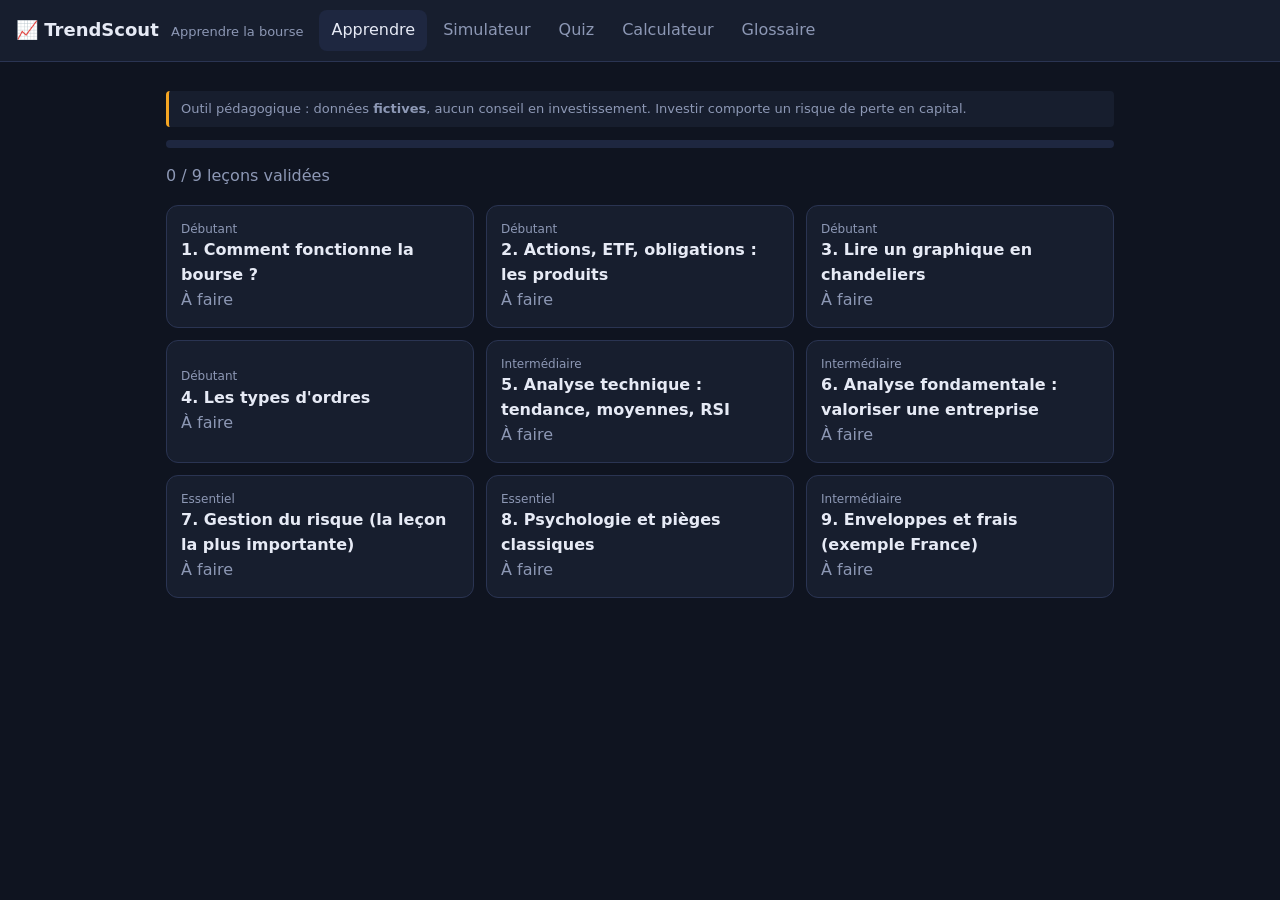
==== index.html @ 34c8756b "Ajoute TrendScout, outil d'apprentissage de la bourse Leçons avec quiz, simulateur de trading sur do" ====
<!doctype html>
<html lang="fr">
<head>
  <meta charset="utf-8">
  <meta name="viewport" content="width=device-width, initial-scale=1">
  <title>TrendScout – Apprendre la bourse</title>
  <link rel="stylesheet" href="style.css">
</head>
<body>
  <header class="top">
    <div class="brand">📈 TrendScout <span>Apprendre la bourse</span></div>
    <nav id="tabs" role="tablist">
      <button role="tab" data-tab="learn" class="active">Apprendre</button>
      <button role="tab" data-tab="sim">Simulateur</button>
      <button role="tab" data-tab="quiz">Quiz</button>
      <button role="tab" data-tab="risk">Calculateur</button>
      <button role="tab" data-tab="gloss">Glossaire</button>
    </nav>
  </header>

  <main>
    <p class="disclaimer">Outil pédagogique : données <strong>fictives</strong>, aucun conseil en investissement. Investir comporte un risque de perte en capital.</p>

    <!-- APPRENDRE -->
    <section id="tab-learn" class="tab active">
      <div class="progress-line"><div id="learn-bar"></div></div>
      <p id="learn-progress" class="muted"></p>
      <div id="lesson-list" class="grid"></div>
      <article id="lesson-view" class="card hidden"></article>
    </section>

    <!-- SIMULATEUR -->
    <section id="tab-sim" class="tab">
      <div id="sim-setup" class="card">
        <h2>Simulateur de trading</h2>
        <p>Tu as <strong>10 000 €</strong> virtuels. Le marché est généré aléatoirement : tu ne sais pas s'il est haussier, baissier ou latéral. Avance jour après jour, analyse le graphique, achète et vends. Frais : 0,1 % par ordre.</p>
        <label>Scénario
          <select id="sim-scenario">
            <option value="mystery">Mystère (recommandé)</option>
            <option value="bull">Tendance haussière</option>
            <option value="bear">Tendance baissière</option>
            <option value="range">Marché latéral</option>
            <option value="volatile">Marché volatil</option>
          </select>
        </label>
        <button id="sim-start" class="primary">Démarrer une partie</button>
      </div>

      <div id="sim-game" class="hidden">
        <div class="stats">
          <div><span>Jour</span><strong id="st-day">–</strong></div>
          <div><span>Prix</span><strong id="st-price">–</strong></div>
          <div><span>Liquidités</span><strong id="st-cash">–</strong></div>
          <div><span>Position</span><strong id="st-pos">–</strong></div>
          <div><span>Valeur totale</span><strong id="st-equity">–</strong></div>
          <div><span>Perf.</span><strong id="st-perf">–</strong></div>
        </div>

        <div class="card chart-card">
          <div class="chart-bar">
            <label><input type="checkbox" id="ind-sma20" checked> SMA 20</label>
            <label><input type="checkbox" id="ind-sma50" checked> SMA 50</label>
            <label><input type="checkbox" id="ind-rsi" checked> RSI 14</label>
            <span id="ohlc" class="muted"></span>
          </div>
          <canvas id="chart"></canvas>
        </div>

        <div class="card order">
          <div class="row">
            <label>Quantité <input type="number" id="qty" min="1" step="1" value="10"></label>
            <button id="btn-max" class="ghost">Max</button>
            <button id="btn-buy" class="buy">Acheter</button>
            <button id="btn-sell" class="sell">Vendre</button>
            <button id="btn-sell-all" class="ghost">Tout vendre</button>
          </div>
          <div class="row">
            <label>Stop-loss (prix) <input type="number" id="stop" step="0.01" placeholder="optionnel"></label>
            <label>Objectif (prix) <input type="number" id="target" step="0.01" placeholder="optionnel"></label>
            <button id="btn-levels" class="ghost">Appliquer</button>
          </div>
          <div class="row">
            <button id="btn-next" class="primary">Jour suivant ▶</button>
            <button id="btn-week" class="ghost">+5 jours ⏩</button>
            <button id="btn-auto" class="ghost">Auto ▶▶</button>
            <button id="btn-end" class="ghost">Terminer la partie</button>
          </div>
          <p id="sim-msg" class="msg"></p>
        </div>

        <div class="card">
          <h3>Journal des opérations</h3>
          <div id="journal" class="journal"></div>
        </div>
      </div>

      <div id="sim-result" class="card hidden"></div>
    </section>

    <!-- QUIZ -->
    <section id="tab-quiz" class="tab">
      <div class="card" id="quiz-box"></div>
    </section>

    <!-- CALCULATEUR -->
    <section id="tab-risk" class="tab">
      <div class="card">
        <h2>Calculateur de taille de position</h2>
        <p class="muted">Détermine combien de titres acheter pour ne risquer qu'un pourcentage fixe de ton capital.</p>
        <div class="form-grid">
          <label>Capital (€) <input type="number" id="r-cap" value="10000" step="100"></label>
          <label>Risque par trade (%) <input type="number" id="r-risk" value="1" step="0.1"></label>
          <label>Prix d'entrée <input type="number" id="r-entry" value="50" step="0.01"></label>
          <label>Stop-loss <input type="number" id="r-stop" value="48" step="0.01"></label>
          <label>Objectif (optionnel) <input type="number" id="r-target" value="56" step="0.01"></label>
        </div>
        <div id="r-out" class="result-grid"></div>
        <p id="r-warn" class="msg"></p>
      </div>
    </section>

    <!-- GLOSSAIRE -->
    <section id="tab-gloss" class="tab">
      <div class="card">
        <input type="search" id="gloss-q" placeholder="Rechercher un terme…">
        <dl id="gloss-list"></dl>
      </div>
    </section>
  </main>

  <script src="data.js"></script>
  <script src="app.js"></script>
</body>
</html>
---- style.css ----
:root {
  --bg: #0f1420;
  --panel: #171e2e;
  --panel2: #1e2740;
  --text: #e6eaf5;
  --muted: #8d98b5;
  --accent: #5b8cff;
  --up: #26a69a;
  --down: #ef5350;
  --warn: #f5a623;
  --border: #2a3452;
}
* { box-sizing: border-box; }
body { margin: 0; background: var(--bg); color: var(--text); font: 16px/1.55 system-ui, -apple-system, "Segoe UI", sans-serif; }
.top { position: sticky; top: 0; z-index: 5; background: var(--panel); border-bottom: 1px solid var(--border); padding: 10px 16px; display: flex; gap: 16px; align-items: center; flex-wrap: wrap; }
.brand { font-weight: 700; font-size: 18px; }
.brand span { color: var(--muted); font-weight: 400; font-size: 13px; margin-left: 6px; }
nav { display: flex; gap: 4px; flex-wrap: wrap; }
nav button { background: none; border: 0; color: var(--muted); padding: 8px 12px; border-radius: 8px; cursor: pointer; font: inherit; }
nav button:hover { color: var(--text); }
nav button.active { background: var(--panel2); color: var(--text); }
main { max-width: 980px; margin: 0 auto; padding: 16px; }
.disclaimer { font-size: 13px; color: var(--muted); background: var(--panel); border-left: 3px solid var(--warn); padding: 8px 12px; border-radius: 4px; }
.tab { display: none; }
.tab.active { display: block; }
.hidden { display: none !important; }
.card { background: var(--panel); border: 1px solid var(--border); border-radius: 12px; padding: 18px; margin: 14px 0; }
.card h2, .card h3 { margin-top: 0; }
.muted { color: var(--muted); }
.grid { display: grid; grid-template-columns: repeat(auto-fill, minmax(260px, 1fr)); gap: 12px; }
.lesson-card { background: var(--panel); border: 1px solid var(--border); border-radius: 12px; padding: 14px; cursor: pointer; text-align: left; color: inherit; font: inherit; }
.lesson-card:hover { border-color: var(--accent); }
.lesson-card .lvl { font-size: 12px; color: var(--muted); }
.lesson-card .done { color: var(--up); font-size: 13px; }
.progress-line { height: 8px; background: var(--panel2); border-radius: 4px; overflow: hidden; }
#learn-bar { height: 100%; width: 0; background: var(--accent); transition: width .3s; }
.note { background: var(--panel2); border-left: 3px solid var(--accent); padding: 10px 14px; border-radius: 4px; margin: 14px 0; }
code { background: var(--panel2); padding: 2px 6px; border-radius: 4px; }
h4 { margin-bottom: 4px; color: var(--accent); }
button { font: inherit; }
button.primary, button.buy, button.sell, button.ghost { border: 0; border-radius: 8px; padding: 9px 16px; cursor: pointer; color: #fff; }
button.primary { background: var(--accent); }
button.buy { background: var(--up); }
button.sell { background: var(--down); }
button.ghost { background: var(--panel2); border: 1px solid var(--border); color: var(--text); }
button:disabled { opacity: .45; cursor: not-allowed; }
input, select { background: var(--bg); border: 1px solid var(--border); color: var(--text); border-radius: 8px; padding: 8px 10px; font: inherit; }
input[type=number] { width: 120px; }
input[type=search] { width: 100%; margin-bottom: 10px; }
label { display: inline-flex; flex-direction: column; gap: 4px; font-size: 14px; color: var(--muted); }
label input[type=checkbox] { width: auto; margin-right: 4px; }
.chart-bar label { flex-direction: row; align-items: center; color: var(--text); }
.row { display: flex; gap: 10px; align-items: flex-end; flex-wrap: wrap; margin: 8px 0; }
.form-grid { display: grid; grid-template-columns: repeat(auto-fit, minmax(170px, 1fr)); gap: 12px; margin: 12px 0; }
.form-grid input { width: 100%; }
.stats { display: grid; grid-template-columns: repeat(auto-fit, minmax(130px, 1fr)); gap: 8px; margin-top: 14px; }
.stats div { background: var(--panel); border: 1px solid var(--border); border-radius: 10px; padding: 8px 12px; }
.stats span { display: block; font-size: 12px; color: var(--muted); }
.stats strong { font-size: 17px; }
.chart-card { padding: 10px; }
.chart-bar { display: flex; gap: 14px; align-items: center; flex-wrap: wrap; font-size: 14px; margin-bottom: 6px; }
#ohlc { margin-left: auto; font-variant-numeric: tabular-nums; font-size: 13px; }
canvas { width: 100%; height: 420px; display: block; }
.msg { min-height: 1.4em; margin: 6px 0 0; font-size: 14px; }
.msg.err { color: var(--down); }
.msg.ok { color: var(--up); }
.msg.warn { color: var(--warn); }
.journal { max-height: 240px; overflow: auto; font-size: 14px; }
.journal div { padding: 5px 0; border-bottom: 1px solid var(--border); }
.pos { color: var(--up); } .neg { color: var(--down); }
.result-grid { display: grid; grid-template-columns: repeat(auto-fit, minmax(170px, 1fr)); gap: 10px; }
.result-grid div { background: var(--panel2); padding: 10px 14px; border-radius: 10px; }
.result-grid span { display: block; font-size: 12px; color: var(--muted); }
.result-grid strong { font-size: 18px; }
.q { margin: 16px 0; }
.q .opts { display: grid; gap: 6px; margin-top: 8px; }
.opt { display: flex; gap: 8px; align-items: center; background: var(--panel2); border: 1px solid var(--border); border-radius: 8px; padding: 8px 12px; cursor: pointer; color: var(--text); font-size: 15px; }
.opt input { width: auto; }
.opt.good { border-color: var(--up); background: rgba(38,166,154,.15); }
.opt.bad { border-color: var(--down); background: rgba(239,83,80,.15); }
.expl { font-size: 14px; color: var(--muted); margin-top: 6px; }
dt { font-weight: 600; margin-top: 12px; color: var(--accent); }
dd { margin: 2px 0 0; }
.tips li { margin: 6px 0; }
@media (max-width: 600px) { canvas { height: 340px; } .brand span { display: none; } }
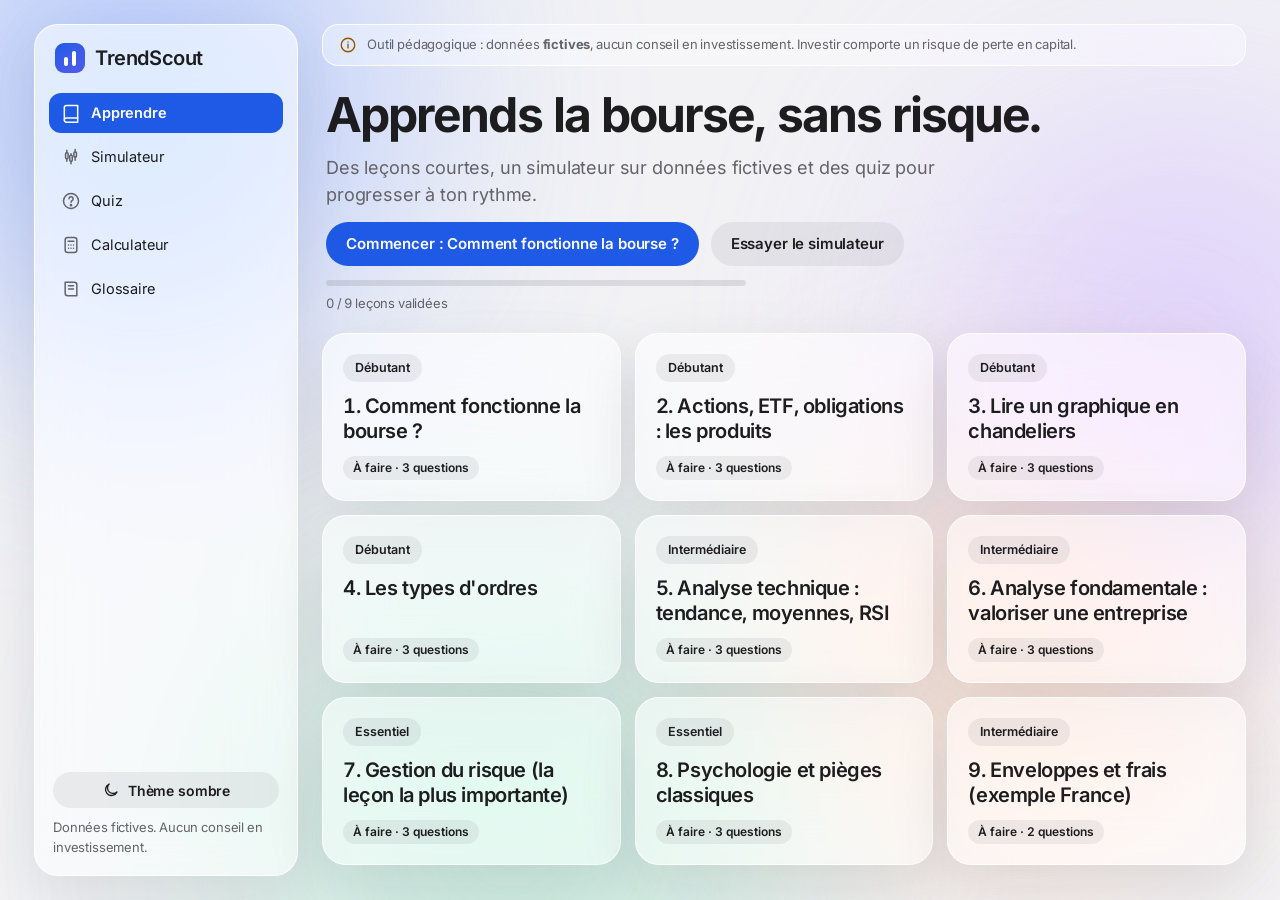
==== commit 473bdf25: "Intègre le design Verre, responsive mobile et ordinateur, PWA installable - tokens.css fourni (direc" ====
--- a/index.html
+++ b/index.html
@@ -1,132 +1,233 @@
 <!doctype html>
-<html lang="fr">
+<html lang="fr" data-theme="light">
 <head>
   <meta charset="utf-8">
-  <meta name="viewport" content="width=device-width, initial-scale=1">
+  <meta name="viewport" content="width=device-width, initial-scale=1, viewport-fit=cover">
   <title>TrendScout – Apprendre la bourse</title>
-  <link rel="stylesheet" href="style.css">
+  <meta name="description" content="Leçons, simulateur de trading sur données fictives, quiz et calculateur de risque pour apprendre la bourse sans risque.">
+  <meta name="theme-color" content="#F2F2F5" id="meta-theme">
+  <link rel="manifest" href="manifest.webmanifest">
+  <link rel="icon" href="icons/icon.svg" type="image/svg+xml">
+  <link rel="apple-touch-icon" href="icons/apple-touch-icon.png">
+  <script>
+    // Applique le thème avant l'affichage pour éviter un flash.
+    (function () {
+      var t = null;
+      try { t = JSON.parse(localStorage.getItem("ts_theme")); } catch (e) {}
+      if (t !== "light" && t !== "dark") t = matchMedia("(prefers-color-scheme: dark)").matches ? "dark" : "light";
+      document.documentElement.setAttribute("data-theme", t);
+    })();
+  </script>
+  <link rel="stylesheet" href="tokens.css">
+  <link rel="stylesheet" href="app.css">
 </head>
 <body>
-  <header class="top">
-    <div class="brand">📈 TrendScout <span>Apprendre la bourse</span></div>
-    <nav id="tabs" role="tablist">
-      <button role="tab" data-tab="learn" class="active">Apprendre</button>
-      <button role="tab" data-tab="sim">Simulateur</button>
-      <button role="tab" data-tab="quiz">Quiz</button>
-      <button role="tab" data-tab="risk">Calculateur</button>
-      <button role="tab" data-tab="gloss">Glossaire</button>
+  <!-- Icônes -->
+  <svg width="0" height="0" style="position:absolute" aria-hidden="true" focusable="false">
+    <defs>
+      <symbol id="i-book" viewBox="0 0 24 24"><path d="M4 5.5A2.5 2.5 0 0 1 6.5 3H20v15H6.5A2.5 2.5 0 0 0 4 20.5z"/><path d="M4 20.5A2.5 2.5 0 0 0 6.5 23H20v-5"/></symbol>
+      <symbol id="i-chart" viewBox="0 0 24 24"><path d="M7 4v3M7 14v3M12 8v2M12 17v3M17 3v3M17 12v4"/><rect x="5.5" y="7" width="3" height="7" rx="1"/><rect x="10.5" y="10" width="3" height="7" rx="1"/><rect x="15.5" y="6" width="3" height="6" rx="1"/></symbol>
+      <symbol id="i-quiz" viewBox="0 0 24 24"><circle cx="12" cy="12" r="9"/><path d="M9.6 9.4a2.5 2.5 0 1 1 3.5 2.3c-.7.4-1.1.9-1.1 1.7"/><circle cx="12" cy="17" r=".7" fill="currentColor"/></symbol>
+      <symbol id="i-calc" viewBox="0 0 24 24"><rect x="5" y="3" width="14" height="18" rx="3"/><path d="M8.5 7.5h7M9 12h.01M12 12h.01M15 12h.01M9 16h.01M12 16h.01M15 16h.01"/></symbol>
+      <symbol id="i-gloss" viewBox="0 0 24 24"><path d="M5 4h11a3 3 0 0 1 3 3v13H8a3 3 0 0 1-3-3z"/><path d="M9 8h6M9 12h6"/></symbol>
+      <symbol id="i-sun" viewBox="0 0 24 24"><circle cx="12" cy="12" r="4"/><path d="M12 2v2M12 20v2M4.9 4.9l1.4 1.4M17.7 17.7l1.4 1.4M2 12h2M20 12h2M4.9 19.1l1.4-1.4M17.7 6.3l1.4-1.4"/></symbol>
+      <symbol id="i-moon" viewBox="0 0 24 24"><path d="M20 14.5A8 8 0 1 1 9.5 4 6.5 6.5 0 0 0 20 14.5z"/></symbol>
+      <symbol id="i-up" viewBox="0 0 24 24"><path d="M12 19V5M6 11l6-6 6 6"/></symbol>
+      <symbol id="i-down" viewBox="0 0 24 24"><path d="M12 5v14M6 13l6 6 6-6"/></symbol>
+      <symbol id="i-stop" viewBox="0 0 24 24"><circle cx="12" cy="12" r="9"/><path d="M8 12h8"/></symbol>
+      <symbol id="i-flag" viewBox="0 0 24 24"><path d="M6 21V4M6 5h11l-2 4 2 4H6"/></symbol>
+      <symbol id="i-info" viewBox="0 0 24 24"><circle cx="12" cy="12" r="9"/><path d="M12 11v5M12 8h.01"/></symbol>
+      <symbol id="i-check" viewBox="0 0 24 24"><path d="M5 12.5l4.5 4.5L19 7.5"/></symbol>
+      <symbol id="i-x" viewBox="0 0 24 24"><path d="M6 6l12 12M18 6L6 18"/></symbol>
+      <symbol id="i-play" viewBox="0 0 24 24"><path d="M8 5l11 7-11 7z"/></symbol>
+      <symbol id="i-warn" viewBox="0 0 24 24"><path d="M12 4l9 16H3z"/><path d="M12 10v4M12 17h.01"/></symbol>
+      <symbol id="i-install" viewBox="0 0 24 24"><path d="M12 4v11M7 11l5 5 5-5M5 20h14"/></symbol>
+    </defs>
+  </svg>
+
+  <div class="v" id="app">
+    <div class="orbs" aria-hidden="true"><i class="orb o1"></i><i class="orb o2"></i><i class="orb o3"></i><i class="orb o4"></i></div>
+
+    <div class="layout">
+      <!-- Barre latérale (ordinateur) -->
+      <aside class="side glass shadow">
+        <div class="brand"><span class="logo" aria-hidden="true"></span><span class="title-m">TrendScout</span></div>
+        <nav class="side-nav" aria-label="Navigation principale">
+          <a class="nav-link is-active" data-tab="learn" href="#learn"><svg class="ic" width="20" height="20" aria-hidden="true"><use href="#i-book"/></svg>Apprendre</a>
+          <a class="nav-link" data-tab="sim" href="#sim"><svg class="ic" width="20" height="20" aria-hidden="true"><use href="#i-chart"/></svg>Simulateur</a>
+          <a class="nav-link" data-tab="quiz" href="#quiz"><svg class="ic" width="20" height="20" aria-hidden="true"><use href="#i-quiz"/></svg>Quiz</a>
+          <a class="nav-link" data-tab="risk" href="#risk"><svg class="ic" width="20" height="20" aria-hidden="true"><use href="#i-calc"/></svg>Calculateur</a>
+          <a class="nav-link" data-tab="gloss" href="#gloss"><svg class="ic" width="20" height="20" aria-hidden="true"><use href="#i-gloss"/></svg>Glossaire</a>
+        </nav>
+        <div class="side-foot">
+          <button class="btn btn-plain btn-sm hidden" id="install-btn" type="button"><svg class="ic" width="18" height="18" aria-hidden="true"><use href="#i-install"/></svg>Installer l'app</button>
+          <button class="btn btn-plain btn-sm theme-btn" type="button"></button>
+          <p class="caption">Données fictives. Aucun conseil en investissement.</p>
+        </div>
+      </aside>
+
+      <!-- Barre du haut (mobile) -->
+      <header class="mtop">
+        <div class="brand"><span class="logo" aria-hidden="true"></span><span class="title-m">TrendScout</span></div>
+        <button class="btn btn-plain btn-sm theme-btn" type="button"></button>
+      </header>
+
+      <main id="main">
+        <p class="disclaimer glass-thin"><svg class="ic" width="18" height="18" aria-hidden="true"><use href="#i-info"/></svg><span>Outil pédagogique : données <strong>fictives</strong>, aucun conseil en investissement. Investir comporte un risque de perte en capital.</span></p>
+
+        <!-- APPRENDRE -->
+        <section id="tab-learn" class="tab active" data-title="Apprendre">
+          <div class="hero">
+            <h1 class="title-xl">Apprends la bourse, sans risque.</h1>
+            <p class="lead muted">Des leçons courtes, un simulateur sur données fictives et des quiz pour progresser à ton rythme.</p>
+            <div class="hero-cta">
+              <button class="btn btn-primary" id="learn-next" type="button"></button>
+              <a class="btn btn-plain" href="#sim">Essayer le simulateur</a>
+            </div>
+            <div class="progress">
+              <div class="bar" role="progressbar" aria-label="Progression des leçons" aria-valuemin="0" aria-valuemax="100" id="learn-barwrap"><span id="learn-bar"></span></div>
+              <p class="caption" id="learn-progress"></p>
+            </div>
+          </div>
+          <div id="lesson-list" class="lessons"></div>
+          <article id="lesson-view" class="glass-thick lesson hidden"></article>
+        </section>
+
+        <!-- SIMULATEUR -->
+        <section id="tab-sim" class="tab" data-title="Simulateur">
+          <div id="sim-setup" class="glass-thick panel">
+            <h2 class="title-l">Simulateur de trading</h2>
+            <p class="muted">Tu as <strong>10 000 €</strong> virtuels. Le marché est généré au hasard : tu ne sais pas s'il est haussier, baissier ou latéral. Avance jour après jour, analyse le graphique, achète et vends. Frais : 0,1 % par ordre.</p>
+            <div class="field narrow">
+              <label for="sim-scenario">Scénario</label>
+              <select id="sim-scenario" class="input">
+                <option value="mystery">Mystère (recommandé)</option>
+                <option value="bull">Tendance haussière</option>
+                <option value="bear">Tendance baissière</option>
+                <option value="range">Marché latéral</option>
+                <option value="volatile">Marché volatil</option>
+              </select>
+              <span class="help">En mode mystère, le scénario est révélé à la fin de la partie.</span>
+            </div>
+            <div><button id="sim-start" class="btn btn-primary" type="button">Démarrer une partie</button></div>
+          </div>
+
+          <div id="sim-game" class="hidden">
+            <div class="stats glass">
+              <div class="stat"><span class="k">Jour</span><span class="v" id="st-day">–</span></div>
+              <div class="stat"><span class="k">Prix</span><span class="v" id="st-price">–</span></div>
+              <div class="stat"><span class="k">Liquidités</span><span class="v" id="st-cash">–</span></div>
+              <div class="stat"><span class="k">Position</span><span class="v" id="st-pos">–</span></div>
+              <div class="stat"><span class="k">Valeur totale</span><span class="v" id="st-equity">–</span></div>
+              <div class="stat" id="stat-perf"><span class="k">Performance</span><span class="v" id="st-perf">–</span></div>
+            </div>
+
+            <div class="glass chart-card">
+              <div class="chart-bar">
+                <div class="seg" role="group" aria-label="Indicateurs du graphique">
+                  <button type="button" class="on" data-ind="sma20" aria-pressed="true"><i class="sw" style="background:var(--c-sma20)"></i>SMA 20</button>
+                  <button type="button" class="on" data-ind="sma50" aria-pressed="true"><i class="sw" style="background:var(--c-sma50)"></i>SMA 50</button>
+                  <button type="button" class="on" data-ind="rsi" aria-pressed="true"><i class="sw" style="background:var(--c-rsi)"></i>RSI 14</button>
+                </div>
+                <span id="ohlc" class="caption"></span>
+              </div>
+              <canvas id="chart" role="img" aria-label="Graphique en chandeliers du marché simulé"></canvas>
+              <p class="caption legend"><span><i class="cd up"></i>Hausse (creux)</span><span><i class="cd down"></i>Baisse (plein)</span><span>▲ achat · ▼ vente</span></p>
+            </div>
+
+            <div class="timebar glass shadow" role="group" aria-label="Avancer dans le temps">
+              <button id="btn-next" class="btn btn-primary" type="button"><svg class="ic" width="18" height="18" aria-hidden="true"><use href="#i-play"/></svg>Jour suivant</button>
+              <button id="btn-week" class="btn btn-plain" type="button">+5 jours</button>
+              <button id="btn-auto" class="btn btn-plain" type="button">Auto</button>
+            </div>
+
+            <div class="glass order">
+              <div class="row">
+                <div class="field qty">
+                  <label for="qty">Quantité</label>
+                  <input id="qty" class="input" type="number" inputmode="numeric" min="1" step="1" value="10">
+                </div>
+                <button id="btn-max" class="btn btn-plain" type="button">Max</button>
+                <button id="btn-buy" class="btn btn-buy" type="button"><svg class="ic" width="18" height="18" aria-hidden="true"><use href="#i-up"/></svg>Acheter</button>
+                <button id="btn-sell" class="btn btn-sell" type="button"><svg class="ic" width="18" height="18" aria-hidden="true"><use href="#i-down"/></svg>Vendre</button>
+                <button id="btn-sell-all" class="btn btn-plain" type="button">Tout vendre</button>
+              </div>
+              <div class="row">
+                <div class="field qty">
+                  <label for="stop">Stop-loss (prix)</label>
+                  <input id="stop" class="input" type="number" inputmode="decimal" step="0.01" placeholder="optionnel">
+                </div>
+                <div class="field qty">
+                  <label for="target">Objectif (prix)</label>
+                  <input id="target" class="input" type="number" inputmode="decimal" step="0.01" placeholder="optionnel">
+                </div>
+                <button id="btn-levels" class="btn btn-plain" type="button">Appliquer</button>
+                <button id="btn-end" class="btn btn-plain end" type="button">Terminer la partie</button>
+              </div>
+            </div>
+
+
+            <div class="glass-thick panel">
+              <h3 class="title-m">Journal des opérations</h3>
+              <div id="journal" class="logs"></div>
+            </div>
+          </div>
+
+          <div id="sim-result" class="glass-thick panel hidden"></div>
+        </section>
+
+        <!-- QUIZ -->
+        <section id="tab-quiz" class="tab" data-title="Quiz">
+          <div class="glass-thick panel" id="quiz-box"></div>
+        </section>
+
+        <!-- CALCULATEUR -->
+        <section id="tab-risk" class="tab" data-title="Calculateur">
+          <div class="glass-thick panel">
+            <h2 class="title-l">Calculateur de taille de position</h2>
+            <p class="muted">Détermine combien de titres acheter pour ne risquer qu'un pourcentage fixe de ton capital.</p>
+            <div class="calc">
+              <div class="form-grid">
+                <div class="field"><label for="r-cap">Capital (€)</label><input class="input" id="r-cap" type="number" inputmode="decimal" value="10000" step="100"></div>
+                <div class="field"><label for="r-risk">Risque par trade (%)</label><input class="input" id="r-risk" type="number" inputmode="decimal" value="1" step="0.1"><span class="help">1 à 2 % est une règle courante.</span></div>
+                <div class="field"><label for="r-entry">Prix d'entrée</label><input class="input" id="r-entry" type="number" inputmode="decimal" value="50" step="0.01"></div>
+                <div class="field"><label for="r-stop">Stop-loss</label><input class="input" id="r-stop" type="number" inputmode="decimal" value="48" step="0.01"></div>
+                <div class="field"><label for="r-target">Objectif (optionnel)</label><input class="input" id="r-target" type="number" inputmode="decimal" value="56" step="0.01"></div>
+              </div>
+              <div class="calc-out">
+                <div id="r-schema" class="schema"></div>
+                <div id="r-out" class="result-grid glass"></div>
+                <div id="r-warn" class="keep warn hidden" role="status"><span class="k">Attention</span><p></p></div>
+              </div>
+            </div>
+          </div>
+        </section>
+
+        <!-- GLOSSAIRE -->
+        <section id="tab-gloss" class="tab" data-title="Glossaire">
+          <div class="glass-thick panel">
+            <h2 class="title-l">Glossaire</h2>
+            <div class="field">
+              <label for="gloss-q">Rechercher un terme</label>
+              <input type="search" id="gloss-q" class="input" placeholder="Ex. : stop-loss, PER, ETF…" autocomplete="off">
+            </div>
+            <div id="gloss-list"></div>
+          </div>
+        </section>
+      </main>
+    </div>
+
+    <!-- Barre d'onglets (mobile) -->
+    <nav class="tabbar glass shadow" aria-label="Navigation principale">
+      <a data-tab="learn" class="is-active" href="#learn"><svg class="ic" width="22" height="22" aria-hidden="true"><use href="#i-book"/></svg>Apprendre</a>
+      <a data-tab="sim" href="#sim"><svg class="ic" width="22" height="22" aria-hidden="true"><use href="#i-chart"/></svg>Simulateur</a>
+      <a data-tab="quiz" href="#quiz"><svg class="ic" width="22" height="22" aria-hidden="true"><use href="#i-quiz"/></svg>Quiz</a>
+      <a data-tab="risk" href="#risk"><svg class="ic" width="22" height="22" aria-hidden="true"><use href="#i-calc"/></svg>Calcul</a>
+      <a data-tab="gloss" href="#gloss"><svg class="ic" width="22" height="22" aria-hidden="true"><use href="#i-gloss"/></svg>Glossaire</a>
     </nav>
-  </header>
-
-  <main>
-    <p class="disclaimer">Outil pédagogique : données <strong>fictives</strong>, aucun conseil en investissement. Investir comporte un risque de perte en capital.</p>
-
-    <!-- APPRENDRE -->
-    <section id="tab-learn" class="tab active">
-      <div class="progress-line"><div id="learn-bar"></div></div>
-      <p id="learn-progress" class="muted"></p>
-      <div id="lesson-list" class="grid"></div>
-      <article id="lesson-view" class="card hidden"></article>
-    </section>
-
-    <!-- SIMULATEUR -->
-    <section id="tab-sim" class="tab">
-      <div id="sim-setup" class="card">
-        <h2>Simulateur de trading</h2>
-        <p>Tu as <strong>10 000 €</strong> virtuels. Le marché est généré aléatoirement : tu ne sais pas s'il est haussier, baissier ou latéral. Avance jour après jour, analyse le graphique, achète et vends. Frais : 0,1 % par ordre.</p>
-        <label>Scénario
-          <select id="sim-scenario">
-            <option value="mystery">Mystère (recommandé)</option>
-            <option value="bull">Tendance haussière</option>
-            <option value="bear">Tendance baissière</option>
-            <option value="range">Marché latéral</option>
-            <option value="volatile">Marché volatil</option>
-          </select>
-        </label>
-        <button id="sim-start" class="primary">Démarrer une partie</button>
-      </div>
-
-      <div id="sim-game" class="hidden">
-        <div class="stats">
-          <div><span>Jour</span><strong id="st-day">–</strong></div>
-          <div><span>Prix</span><strong id="st-price">–</strong></div>
-          <div><span>Liquidités</span><strong id="st-cash">–</strong></div>
-          <div><span>Position</span><strong id="st-pos">–</strong></div>
-          <div><span>Valeur totale</span><strong id="st-equity">–</strong></div>
-          <div><span>Perf.</span><strong id="st-perf">–</strong></div>
-        </div>
-
-        <div class="card chart-card">
-          <div class="chart-bar">
-            <label><input type="checkbox" id="ind-sma20" checked> SMA 20</label>
-            <label><input type="checkbox" id="ind-sma50" checked> SMA 50</label>
-            <label><input type="checkbox" id="ind-rsi" checked> RSI 14</label>
-            <span id="ohlc" class="muted"></span>
-          </div>
-          <canvas id="chart"></canvas>
-        </div>
-
-        <div class="card order">
-          <div class="row">
-            <label>Quantité <input type="number" id="qty" min="1" step="1" value="10"></label>
-            <button id="btn-max" class="ghost">Max</button>
-            <button id="btn-buy" class="buy">Acheter</button>
-            <button id="btn-sell" class="sell">Vendre</button>
-            <button id="btn-sell-all" class="ghost">Tout vendre</button>
-          </div>
-          <div class="row">
-            <label>Stop-loss (prix) <input type="number" id="stop" step="0.01" placeholder="optionnel"></label>
-            <label>Objectif (prix) <input type="number" id="target" step="0.01" placeholder="optionnel"></label>
-            <button id="btn-levels" class="ghost">Appliquer</button>
-          </div>
-          <div class="row">
-            <button id="btn-next" class="primary">Jour suivant ▶</button>
-            <button id="btn-week" class="ghost">+5 jours ⏩</button>
-            <button id="btn-auto" class="ghost">Auto ▶▶</button>
-            <button id="btn-end" class="ghost">Terminer la partie</button>
-          </div>
-          <p id="sim-msg" class="msg"></p>
-        </div>
-
-        <div class="card">
-          <h3>Journal des opérations</h3>
-          <div id="journal" class="journal"></div>
-        </div>
-      </div>
-
-      <div id="sim-result" class="card hidden"></div>
-    </section>
-
-    <!-- QUIZ -->
-    <section id="tab-quiz" class="tab">
-      <div class="card" id="quiz-box"></div>
-    </section>
-
-    <!-- CALCULATEUR -->
-    <section id="tab-risk" class="tab">
-      <div class="card">
-        <h2>Calculateur de taille de position</h2>
-        <p class="muted">Détermine combien de titres acheter pour ne risquer qu'un pourcentage fixe de ton capital.</p>
-        <div class="form-grid">
-          <label>Capital (€) <input type="number" id="r-cap" value="10000" step="100"></label>
-          <label>Risque par trade (%) <input type="number" id="r-risk" value="1" step="0.1"></label>
-          <label>Prix d'entrée <input type="number" id="r-entry" value="50" step="0.01"></label>
-          <label>Stop-loss <input type="number" id="r-stop" value="48" step="0.01"></label>
-          <label>Objectif (optionnel) <input type="number" id="r-target" value="56" step="0.01"></label>
-        </div>
-        <div id="r-out" class="result-grid"></div>
-        <p id="r-warn" class="msg"></p>
-      </div>
-    </section>
-
-    <!-- GLOSSAIRE -->
-    <section id="tab-gloss" class="tab">
-      <div class="card">
-        <input type="search" id="gloss-q" placeholder="Rechercher un terme…">
-        <dl id="gloss-list"></dl>
-      </div>
-    </section>
-  </main>
+
+    <div id="toast-zone" aria-live="polite" aria-atomic="true"></div>
+  </div>
 
   <script src="data.js"></script>
   <script src="app.js"></script>
--- a/tokens.css
+++ b/tokens.css
@@ -0,0 +1,131 @@
+/* TrendScout — Direction « Verre » (v2.2). Police unique : Inter. */
+:root, [data-theme="light"] {
+  --bg: #F2F2F5;
+  --text: #1D1D1F;
+  --muted: #636369;
+  --hairline: rgba(60,60,67,.14);
+  --glass-thick: rgba(255,255,255,.80);
+  --glass: rgba(255,255,255,.58);
+  --glass-thin: rgba(255,255,255,.34);
+  --glass-edge: rgba(255,255,255,.85);
+  --fill: rgba(120,120,128,.12);
+  --fill-strong: rgba(120,120,128,.2);
+  --accent: #1F5AE6;
+  --accent-ink: #FFFFFF;
+  --up: #157A43;
+  --down: #C4303A;
+  --warn: #945600;
+  --orb-1: #9DB8FF; --orb-2: #D6C2FF; --orb-3: #B8E8D4; --orb-4: #FFD9C2;
+  --orb-opacity: .65;
+  --shadow: 0 20px 60px rgba(20,20,40,.10);
+  --c-grid: #E6E6EB; --c-sma20: #E08A00; --c-sma50: #1F5AE6; --c-rsi: #8E5CF7;
+}
+[data-theme="dark"] {
+  --bg: #0E0E12;
+  --text: #F5F5F7;
+  --muted: #A1A1A6;
+  --hairline: rgba(255,255,255,.12);
+  --glass-thick: rgba(44,44,50,.82);
+  --glass: rgba(44,44,50,.58);
+  --glass-thin: rgba(44,44,50,.34);
+  --glass-edge: rgba(255,255,255,.12);
+  --fill: rgba(255,255,255,.08);
+  --fill-strong: rgba(255,255,255,.14);
+  --accent: #6E9BFF;
+  --accent-ink: #0B0B0F;
+  --up: #32D074;
+  --down: #FF6961;
+  --warn: #FFB340;
+  --orb-1: #2F4BFF; --orb-2: #7A3CFF; --orb-3: #0E8F6A; --orb-4: #B4561F;
+  --orb-opacity: .35;
+  --shadow: 0 20px 60px rgba(0,0,0,.4);
+  --c-grid: #2C2C31; --c-sma20: #FFB340; --c-sma50: #6E9BFF; --c-rsi: #B392FF;
+}
+.v { position: relative; overflow: hidden; background: var(--bg); color: var(--text); font-family: "Inter", -apple-system, "Segoe UI", Roboto, sans-serif; font-size: 16px; line-height: 1.5; letter-spacing: -0.01em; font-variant-numeric: tabular-nums; -webkit-font-smoothing: antialiased; }
+.v *, .v *::before, .v *::after { box-sizing: border-box; }
+.v :focus-visible { outline: 3px solid var(--accent); outline-offset: 2px; }
+.v .orb { position: absolute; border-radius: 50%; filter: blur(120px); opacity: var(--orb-opacity); pointer-events: none; }
+.v .glass { background: var(--glass); backdrop-filter: blur(30px) saturate(180%); -webkit-backdrop-filter: blur(30px) saturate(180%); border: 1px solid var(--glass-edge); border-radius: 24px; }
+.v .glass-thick { background: var(--glass-thick); backdrop-filter: blur(30px) saturate(180%); -webkit-backdrop-filter: blur(30px) saturate(180%); border: 1px solid var(--glass-edge); border-radius: 24px; }
+.v .glass-thin { background: var(--glass-thin); backdrop-filter: blur(30px) saturate(180%); -webkit-backdrop-filter: blur(30px) saturate(180%); border: 1px solid var(--glass-edge); }
+.v .shadow { box-shadow: var(--shadow); }
+.v .muted { color: var(--muted); }
+.v .title-xl { font-size: 48px; font-weight: 700; letter-spacing: -0.04em; line-height: 1.05; margin: 0; }
+.v .title-l { font-size: 28px; font-weight: 700; letter-spacing: -0.03em; line-height: 1.15; margin: 0; }
+.v .title-m { font-size: 20px; font-weight: 600; letter-spacing: -0.02em; line-height: 1.25; margin: 0; }
+.v .caption { font-size: 13px; color: var(--muted); }
+.v .btn { display: inline-flex; align-items: center; justify-content: center; gap: 8px; min-height: 44px; padding: 0 20px; border-radius: 999px; border: 0; font: 600 15px "Inter", sans-serif; letter-spacing: -0.01em; text-decoration: none; cursor: pointer; transition: transform 160ms ease, background 160ms ease; white-space: nowrap; }
+.v .btn:active { transform: scale(.97); }
+.v .btn-primary { background: var(--accent); color: var(--accent-ink); }
+.v .btn-plain { background: var(--fill); color: var(--text); }
+.v .btn-buy { background: var(--up); color: var(--accent-ink); }
+.v .btn-sell { background: var(--down); color: var(--accent-ink); }
+.v .link { color: var(--accent); font-weight: 600; text-decoration: none; }
+.v .bar { height: 6px; border-radius: 999px; background: var(--fill-strong); overflow: hidden; }
+.v .bar > span { display: block; height: 100%; border-radius: inherit; background: var(--accent); transition: width 600ms ease; }
+.v .pill { display: inline-flex; align-items: center; gap: 6px; height: 28px; padding: 0 12px; border-radius: 999px; background: var(--fill); font-size: 12.5px; font-weight: 600; white-space: nowrap; }
+.v .nav-link { display: flex; align-items: center; gap: 10px; min-height: 40px; padding: 0 12px; border-radius: 12px; color: var(--text); text-decoration: none; font-size: 14.5px; }
+.v .nav-link:hover { background: var(--fill); }
+.v .nav-link.is-active { background: var(--accent); color: var(--accent-ink); font-weight: 600; }
+.v .nav-link .ic { color: var(--muted); }
+.v .nav-link.is-active .ic { color: var(--accent-ink); }
+@media (prefers-reduced-transparency: reduce) {
+  .v .glass, .v .glass-thin { background: var(--glass-thick); }
+}
+@media (prefers-reduced-motion: reduce) { .v * { transition: none !important; animation: none !important; } }
+
+/* Composants (v2.2) */
+.v .btn-sm { min-height: 36px; padding: 0 14px; font-size: 14px; }
+.v .btn.is-hover.btn-primary, .v .btn-primary:hover { filter: brightness(1.08); }
+.v .btn.is-hover.btn-plain, .v .btn-plain:hover { background: var(--fill-strong); }
+.v .btn.is-active { transform: scale(.97); }
+.v .btn[disabled], .v .btn.is-disabled { opacity: .4; cursor: not-allowed; }
+.v .is-focus { outline: 3px solid var(--accent); outline-offset: 2px; }
+.v .field { display: flex; flex-direction: column; gap: 6px; min-width: 0; }
+.v .field label, .v .label { font-size: 13px; font-weight: 600; color: var(--muted); }
+.v .help { font-size: 12.5px; color: var(--muted); }
+.v .err { font-size: 12.5px; font-weight: 600; color: var(--down); }
+.v .input { height: 44px; width: 100%; padding: 0 14px; border-radius: 12px; border: 1px solid transparent; background: var(--fill); color: var(--text); font: 500 16px "Inter", sans-serif; font-variant-numeric: tabular-nums; outline: none; }
+.v .input.is-focus, .v .input:focus { background: var(--glass-thick); border-color: var(--accent); box-shadow: 0 0 0 4px color-mix(in srgb, var(--accent) 22%, transparent); outline: none; }
+.v .input.is-error { border-color: var(--down); box-shadow: 0 0 0 4px color-mix(in srgb, var(--down) 18%, transparent); }
+.v .input[disabled] { opacity: .5; }
+.v .seg { display: inline-flex; padding: 3px; border-radius: 12px; background: var(--fill); gap: 2px; }
+.v .seg > * { min-height: 34px; padding: 0 14px; border-radius: 9px; display: inline-flex; align-items: center; font-size: 13.5px; font-weight: 600; color: var(--text); border: 0; background: transparent; }
+.v .seg > .on { background: var(--glass-thick); box-shadow: 0 1px 4px rgba(0,0,0,.12); }
+.v .switch { width: 44px; height: 26px; border-radius: 999px; background: var(--fill-strong); position: relative; flex: none; }
+.v .switch::after { content: ""; position: absolute; top: 2px; left: 2px; width: 22px; height: 22px; border-radius: 50%; background: #FFFFFF; box-shadow: 0 2px 4px rgba(0,0,0,.2); transition: left 180ms ease; }
+.v .switch.on { background: var(--up); }
+.v .switch.on::after { left: 20px; }
+.v .opt { display: flex; align-items: center; gap: 12px; min-height: 52px; padding: 12px 16px; border-radius: 16px; background: var(--glass-thick); border: 1px solid var(--glass-edge); font-size: 15.5px; cursor: pointer; }
+.v .opt .dot { width: 20px; height: 20px; border-radius: 50%; border: 2px solid var(--fill-strong); flex: none; display: grid; place-items: center; }
+.v .opt.is-hover { background: var(--glass-thick); box-shadow: inset 0 0 0 1px var(--fill-strong); }
+.v .opt.is-selected { box-shadow: inset 0 0 0 2px var(--accent); }
+.v .opt.is-selected .dot { border-color: var(--accent); }
+.v .opt.is-selected .dot::after { content: ""; width: 10px; height: 10px; border-radius: 50%; background: var(--accent); }
+.v .opt.is-correct { box-shadow: inset 0 0 0 2px var(--up); background: color-mix(in srgb, var(--up) 10%, var(--glass-thick)); }
+.v .opt.is-wrong { box-shadow: inset 0 0 0 2px var(--down); background: color-mix(in srgb, var(--down) 10%, var(--glass-thick)); }
+.v .opt.is-disabled { opacity: .55; cursor: default; }
+.v .opt .tag { margin-left: auto; font-size: 13px; font-weight: 600; display: inline-flex; align-items: center; gap: 4px; white-space: nowrap; }
+.v .stat { display: flex; flex-direction: column; gap: 2px; min-width: 0; }
+.v .stat .k { font-size: 13px; color: var(--muted); }
+.v .stat .v { font-size: 20px; font-weight: 600; letter-spacing: -0.02em; white-space: nowrap; }
+.v .stat.is-up .v { color: var(--up); }
+.v .stat.is-down .v { color: var(--down); }
+.v .toast { display: flex; align-items: center; gap: 10px; min-height: 48px; padding: 0 18px 0 12px; border-radius: 999px; background: var(--glass-thick); backdrop-filter: blur(30px) saturate(180%); -webkit-backdrop-filter: blur(30px) saturate(180%); border: 1px solid var(--glass-edge); box-shadow: var(--shadow); font-size: 14.5px; font-weight: 500; }
+.v .toast .ic { width: 28px; height: 28px; border-radius: 50%; display: grid; place-items: center; flex: none; color: #FFFFFF; }
+.v .keep { padding: 18px 20px; border-radius: 18px; background: color-mix(in srgb, var(--accent) 10%, var(--glass-thick)); display: flex; flex-direction: column; gap: 4px; }
+.v .keep .k { font-size: 13px; font-weight: 600; color: var(--accent); }
+.v .keep.warn { background: color-mix(in srgb, var(--warn) 12%, var(--glass-thick)); }
+.v .keep.warn .k { color: var(--warn); }
+.v .badge { display: inline-flex; align-items: center; gap: 5px; height: 24px; padding: 0 10px; border-radius: 999px; background: var(--fill); font-size: 12px; font-weight: 600; white-space: nowrap; }
+.v .badge.ok { background: color-mix(in srgb, var(--up) 14%, transparent); color: var(--up); }
+.v .badge.accent { background: color-mix(in srgb, var(--accent) 14%, transparent); color: var(--accent); }
+.v .log { display: grid; grid-template-columns: 44px 28px 1fr auto; gap: 12px; align-items: center; min-height: 52px; border-top: 1px solid var(--hairline); font-size: 14.5px; }
+.v .log .d { color: var(--muted); font-weight: 500; }
+.v .log .ic { width: 28px; height: 28px; border-radius: 50%; display: grid; place-items: center; }
+.v .log.buy .ic, .v .log.target .ic { background: color-mix(in srgb, var(--up) 15%, transparent); color: var(--up); }
+.v .log.sell .ic, .v .log.stop .ic { background: color-mix(in srgb, var(--down) 15%, transparent); color: var(--down); }
+.v .log.info .ic { background: var(--fill); color: var(--muted); }
+.v .tabbar { display: flex; justify-content: space-around; height: 60px; border-radius: 999px; }
+.v .tabbar a { flex: 1; display: flex; flex-direction: column; align-items: center; justify-content: center; gap: 2px; font-size: 10.5px; font-weight: 600; color: var(--muted); text-decoration: none; }
+.v .tabbar a.is-active { color: var(--accent); }
--- a/app.css
+++ b/app.css
@@ -0,0 +1,171 @@
+/* TrendScout – couche d'application par-dessus tokens.css (direction « Verre »).
+   Les couleurs, matières (glass), boutons, champs, options, stats, journal, toasts
+   et tabbar viennent de tokens.css. Ici : police, mise en page et glue. */
+
+@font-face {
+  font-family: "Inter"; font-style: normal; font-weight: 400 700; font-display: swap;
+  src: url(fonts/inter-latin-ext.woff2) format("woff2");
+  unicode-range: U+0100-02BA, U+02BD-02C5, U+02C7-02CC, U+02CE-02D7, U+02DD-02FF, U+0304, U+0308, U+0329, U+1D00-1DBF, U+1E00-1E9F, U+1EF2-1EFF, U+2020, U+20A0-20AB, U+20AD-20C4, U+2113, U+2C60-2C7F, U+A720-A7FF;
+}
+@font-face {
+  font-family: "Inter"; font-style: normal; font-weight: 400 700; font-display: swap;
+  src: url(fonts/inter-latin.woff2) format("woff2");
+  unicode-range: U+0000-00FF, U+0131, U+0152-0153, U+02BB-02BC, U+02C6, U+02DA, U+02DC, U+0304, U+0308, U+0329, U+2000-206F, U+20AC, U+2122, U+2191, U+2193, U+2212, U+2215, U+FEFF, U+FFFD;
+}
+
+html { -webkit-text-size-adjust: 100%; }
+body { margin: 0; background: var(--bg); color: var(--text); }
+.hidden { display: none !important; }
+.sr { position: absolute; opacity: 0; width: 1px; height: 1px; pointer-events: none; }
+svg.ic, svg.ico { fill: none; stroke: currentColor; stroke-width: 1.8; stroke-linecap: round; stroke-linejoin: round; flex: none; }
+
+/* Corrections de tokens.css : « .v » sert à la fois de racine et de valeur de .stat */
+#app.v { min-height: 100dvh; overflow: clip; }
+.v .stat .v { position: static; overflow: visible; background: transparent; line-height: 1.2; }
+.v h1, .v h2, .v h3, .v p { margin: 0; }
+
+/* Fond d'orbes */
+.orbs { position: fixed; inset: 0; overflow: hidden; z-index: 0; pointer-events: none; }
+.v .orbs .orb { position: absolute; }
+.o1 { width: 520px; height: 520px; background: var(--orb-1); top: -160px; left: -120px; }
+.o2 { width: 480px; height: 480px; background: var(--orb-2); top: 12%; right: -140px; }
+.o3 { width: 560px; height: 560px; background: var(--orb-3); bottom: -220px; left: 18%; }
+.o4 { width: 420px; height: 420px; background: var(--orb-4); bottom: 4%; right: 4%; }
+
+/* Mise en page */
+.layout {
+  position: relative; z-index: 1; display: grid; grid-template-columns: 264px minmax(0, 1fr); gap: 24px;
+  max-width: 1260px; margin: 0 auto;
+  padding: 24px max(24px, env(safe-area-inset-right)) 24px max(24px, env(safe-area-inset-left));
+}
+main { display: flex; flex-direction: column; gap: 16px; min-width: 0; }
+.side { position: sticky; top: 24px; align-self: start; height: calc(100dvh - 48px); display: flex; flex-direction: column; gap: 6px; padding: 18px 14px; }
+.side-nav { display: flex; flex-direction: column; gap: 4px; margin-top: 14px; }
+.side-foot { margin-top: auto; display: flex; flex-direction: column; gap: 10px; padding: 0 4px; }
+.brand { display: flex; align-items: center; gap: 10px; padding: 0 6px; }
+.logo { width: 30px; height: 30px; border-radius: 9px; background: linear-gradient(145deg, var(--accent), color-mix(in srgb, var(--accent) 55%, #8E5CF7)); position: relative; flex: none; }
+.logo::before, .logo::after { content: ""; position: absolute; bottom: 7px; width: 4px; border-radius: 2px; background: var(--accent-ink); }
+.logo::before { left: 9px; height: 9px; }
+.logo::after { left: 17px; height: 15px; }
+.mtop, .v .tabbar { display: none; }
+.disclaimer { display: flex; align-items: center; gap: 10px; padding: 10px 16px; border-radius: 16px; font-size: 13px; color: var(--muted); }
+.disclaimer .ic { color: var(--warn); }
+.tab { display: none; flex-direction: column; gap: 16px; min-width: 0; }
+.tab.active { display: flex; }
+.panel { padding: 28px; display: flex; flex-direction: column; gap: 16px; border-radius: 28px; }
+.narrow { max-width: 360px; }
+
+/* Accueil / leçons */
+.hero { padding: 8px 4px 4px; display: flex; flex-direction: column; gap: 14px; }
+.hero .lead { font-size: 18px; max-width: 56ch; }
+.hero-cta { display: flex; flex-wrap: wrap; gap: 12px; }
+.progress { display: flex; flex-direction: column; gap: 8px; max-width: 420px; }
+.lessons { display: grid; grid-template-columns: repeat(auto-fill, minmax(250px, 1fr)); gap: 14px; }
+.lesson-card { display: flex; flex-direction: column; align-items: flex-start; gap: 12px; padding: 20px; min-height: 150px; text-align: left; color: var(--text); font: inherit; cursor: pointer; transition: transform 160ms ease; }
+.lesson-card:hover { transform: translateY(-2px); }
+.lesson-card .title-m { flex: 1; }
+.lesson { padding: 32px; border-radius: 28px; }
+.lesson .title-l { margin: 18px 0 6px; }
+.prose { max-width: 68ch; display: flex; flex-direction: column; gap: 12px; }
+.prose p, .prose li { font-size: 16.5px; line-height: 1.6; }
+.prose ul { margin: 0; padding-left: 22px; display: flex; flex-direction: column; gap: 6px; }
+.prose h4 { margin: 10px 0 0; font-size: 13px; font-weight: 600; letter-spacing: .04em; text-transform: uppercase; color: var(--accent); }
+.prose code { background: var(--fill); padding: 2px 8px; border-radius: 8px; font-size: .92em; }
+.prose .up { color: var(--up); } .prose .down { color: var(--down); }
+.keep p { font-size: 15px; }
+.keep.bad { background: color-mix(in srgb, var(--down) 10%, var(--glass-thick)); }
+.keep.bad .k { color: var(--down); }
+.keep ul { margin: 0; padding-left: 20px; display: flex; flex-direction: column; gap: 6px; font-size: 15px; }
+.divider { height: 1px; background: var(--hairline); margin: 20px 0 4px; max-width: 68ch; }
+
+/* Questions */
+.q { display: flex; flex-direction: column; gap: 10px; margin: 18px 0; max-width: 68ch; }
+.q-title { font-weight: 600; font-size: 16.5px; }
+.opts { display: flex; flex-direction: column; gap: 8px; }
+.opt:hover:not(.is-disabled) { box-shadow: inset 0 0 0 1px var(--fill-strong); }
+.opt:focus-within { outline: 3px solid var(--accent); outline-offset: 2px; }
+.opt .txt { flex: 1; min-width: 0; }
+.v .opt.is-correct, .v .opt.is-wrong { opacity: 1; }
+.keep .btn { align-self: flex-start; margin-top: 10px; }
+.expl { font-size: 14px; color: var(--muted); padding: 0 4px; }
+.actions { display: flex; flex-wrap: wrap; gap: 10px; align-items: center; }
+.score { font-size: 20px; font-weight: 600; }
+
+/* Simulateur */
+.stats { display: grid; grid-template-columns: repeat(6, minmax(0, 1fr)); gap: 16px; padding: 18px 22px; }
+.chart-card { padding: 14px 16px 12px; }
+.chart-bar { display: flex; flex-wrap: wrap; align-items: center; gap: 10px 16px; margin-bottom: 8px; }
+.seg button { font: 600 13.5px "Inter", sans-serif; cursor: pointer; gap: 6px; }
+.seg button .sw { width: 10px; height: 10px; border-radius: 50%; display: inline-block; margin-right: 6px; opacity: .35; }
+.seg button.on .sw { opacity: 1; }
+#ohlc { margin-left: auto; font-variant-numeric: tabular-nums; min-height: 1.4em; }
+canvas#chart { width: 100%; height: 440px; display: block; touch-action: pan-y; }
+.legend { display: flex; flex-wrap: wrap; gap: 6px 18px; margin-top: 6px; }
+.cd { display: inline-block; width: 10px; height: 12px; border-radius: 2px; margin-right: 6px; vertical-align: -2px; border: 2px solid; }
+.cd.up { border-color: var(--up); } .cd.down { border-color: var(--down); background: var(--down); }
+.order { padding: 20px 22px; display: flex; flex-direction: column; gap: 16px; }
+.row { display: flex; flex-wrap: wrap; gap: 12px; align-items: flex-end; }
+.field.qty { width: 150px; }
+.row .end { margin-left: auto; }
+.timebar { position: sticky; bottom: 16px; z-index: 15; display: flex; gap: 8px; padding: 8px; width: fit-content; max-width: 100%; margin: 0 auto; border-radius: 999px; }
+.logs { display: flex; flex-direction: column; max-height: 320px; overflow: auto; }
+.log .t { min-width: 0; overflow-wrap: anywhere; }
+.log .amt { font-weight: 600; font-variant-numeric: tabular-nums; }
+.logs .empty { padding: 14px 0; color: var(--muted); }
+select.input { appearance: none; -webkit-appearance: none; padding-right: 38px; background-image: url("data:image/svg+xml,%3Csvg xmlns='http://www.w3.org/2000/svg' width='12' height='8' fill='none' stroke='%23888' stroke-width='2' stroke-linecap='round'%3E%3Cpath d='M1 1l5 5 5-5'/%3E%3C/svg%3E"); background-repeat: no-repeat; background-position: right 14px center; }
+
+/* Bilan */
+.result-grid { display: grid; grid-template-columns: repeat(auto-fit, minmax(150px, 1fr)); gap: 18px; padding: 20px; }
+canvas#equity { width: 100%; height: 170px; display: block; }
+.tips li { line-height: 1.5; }
+
+/* Calculateur */
+.calc { display: grid; grid-template-columns: minmax(260px, 340px) minmax(0, 1fr); gap: 28px; align-items: start; }
+.form-grid { display: flex; flex-direction: column; gap: 16px; }
+.calc-out { display: flex; flex-direction: column; gap: 16px; min-width: 0; }
+.schema svg { width: 100%; max-width: 420px; height: auto; display: block; }
+
+/* Glossaire */
+#gloss-list { display: flex; flex-direction: column; gap: 6px; margin-top: 8px; }
+.letter { margin-top: 14px; font-size: 13px; font-weight: 700; color: var(--accent); letter-spacing: .06em; }
+.gl { display: grid; grid-template-columns: minmax(130px, 220px) 1fr; gap: 6px 20px; padding: 12px 0; border-top: 1px solid var(--hairline); }
+.gl dt { font-weight: 600; } .gl dd { margin: 0; color: var(--muted); }
+
+/* Toast */
+#toast-zone { position: fixed; z-index: 40; left: 0; right: 0; bottom: 96px; display: flex; justify-content: center; pointer-events: none; padding: 0 16px; }
+.toast { pointer-events: auto; max-width: 560px; animation: pop 200ms ease; }
+.toast.ok .ic { background: var(--up); } .toast.err .ic { background: var(--down); } .toast.warn .ic { background: var(--warn); } .toast.info .ic { background: var(--accent); }
+[data-theme="dark"] .toast .ic { color: #0B0B0F; }
+@keyframes pop { from { opacity: 0; transform: translateY(8px) scale(.98); } }
+
+/* Tablette */
+@media (max-width: 1099px) {
+  .stats { grid-template-columns: repeat(3, minmax(0, 1fr)); }
+  .calc { grid-template-columns: 1fr; }
+}
+
+/* Mobile et petite tablette : barre d'onglets flottante */
+@media (max-width: 899px) {
+  .layout { grid-template-columns: minmax(0, 1fr); gap: 12px;
+    padding: max(12px, env(safe-area-inset-top)) max(16px, env(safe-area-inset-right)) calc(100px + env(safe-area-inset-bottom)) max(16px, env(safe-area-inset-left)); }
+  .side { display: none; }
+  .mtop { display: flex; align-items: center; justify-content: space-between; padding: 4px 2px; }
+  .v .tabbar { display: flex; position: fixed; z-index: 30; left: max(12px, env(safe-area-inset-left)); right: max(12px, env(safe-area-inset-right)); bottom: max(12px, env(safe-area-inset-bottom)); }
+  .v .tabbar a { min-width: 0; padding: 0 2px; }
+  .v .title-xl { font-size: 36px; }
+  .hero .lead { font-size: 16.5px; }
+  .panel, .lesson { padding: 20px; border-radius: 24px; }
+  canvas#chart { height: 340px; }
+  .timebar { bottom: calc(84px + env(safe-area-inset-bottom)); }
+  #toast-zone { bottom: calc(158px + env(safe-area-inset-bottom)); }
+  .timebar .btn { padding: 0 16px; }
+  .gl { grid-template-columns: 1fr; gap: 2px; }
+  .row .end { margin-left: 0; }
+}
+@media (max-width: 520px) {
+  .stats { grid-template-columns: repeat(3, minmax(0, 1fr)); padding: 14px 16px; gap: 12px; }
+  .v .stats .stat .v { font-size: 16px; }
+  .field.qty { flex: 1 1 130px; width: auto; }
+  .order .btn-buy, .order .btn-sell { flex: 1 1 120px; }
+  #ohlc { margin-left: 0; width: 100%; }
+}
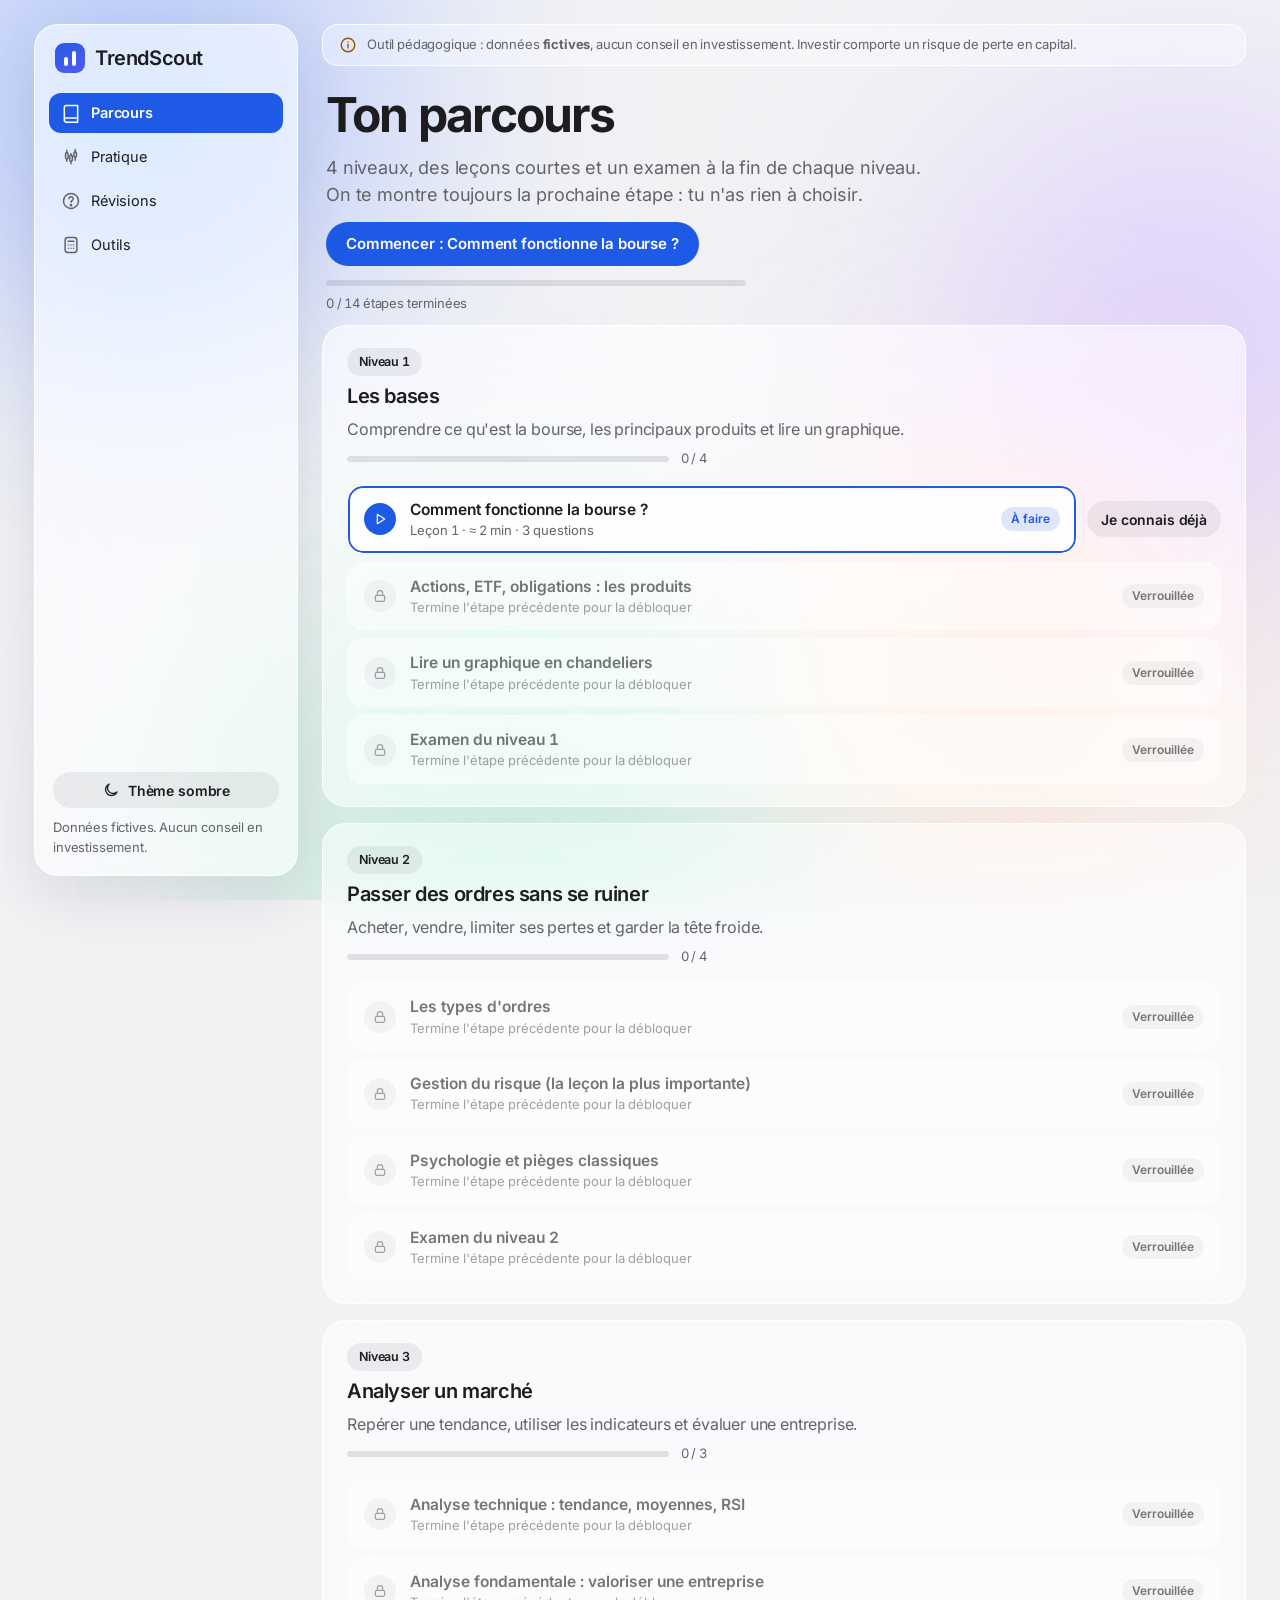
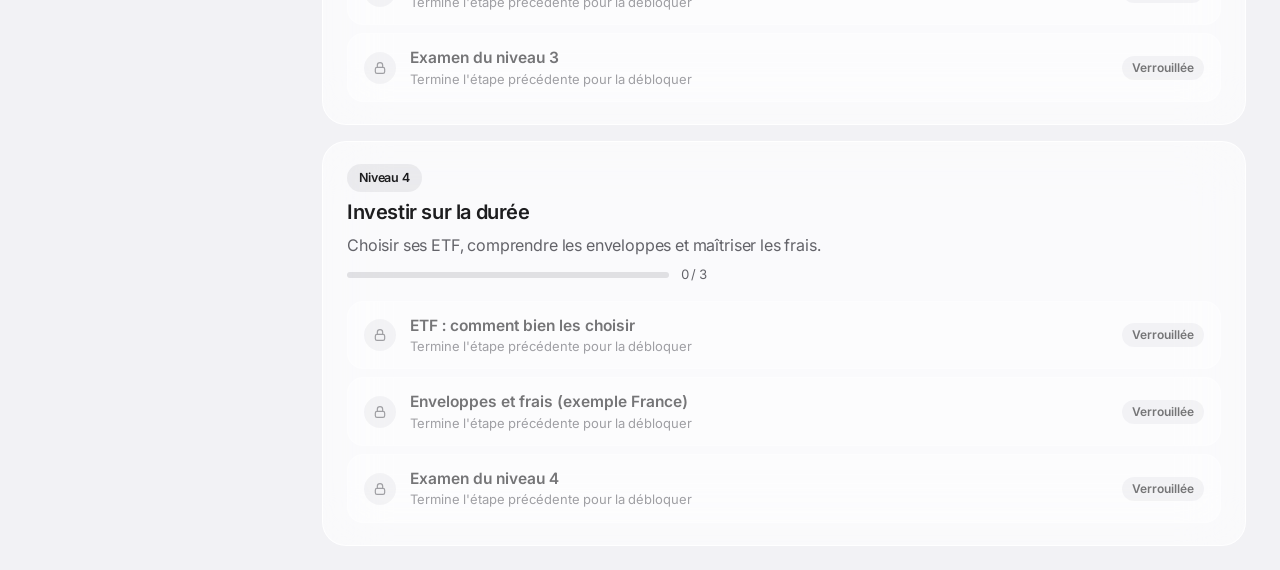
==== commit b9628394: "Restructure en parcours de 4 niveaux et ajoute la correction en direct des quiz - parcours : 10 leço" ====
--- a/index.html
+++ b/index.html
@@ -41,6 +41,8 @@
       <symbol id="i-x" viewBox="0 0 24 24"><path d="M6 6l12 12M18 6L6 18"/></symbol>
       <symbol id="i-play" viewBox="0 0 24 24"><path d="M8 5l11 7-11 7z"/></symbol>
       <symbol id="i-warn" viewBox="0 0 24 24"><path d="M12 4l9 16H3z"/><path d="M12 10v4M12 17h.01"/></symbol>
+      <symbol id="i-lock" viewBox="0 0 24 24"><rect x="5" y="11" width="14" height="9" rx="2.5"/><path d="M8 11V8a4 4 0 0 1 8 0v3"/></symbol>
+      <symbol id="i-award" viewBox="0 0 24 24"><circle cx="12" cy="9" r="5"/><path d="M9 13.5L8 21l4-2 4 2-1-7.5"/></symbol>
       <symbol id="i-install" viewBox="0 0 24 24"><path d="M12 4v11M7 11l5 5 5-5M5 20h14"/></symbol>
     </defs>
   </svg>
@@ -53,11 +55,10 @@
       <aside class="side glass shadow">
         <div class="brand"><span class="logo" aria-hidden="true"></span><span class="title-m">TrendScout</span></div>
         <nav class="side-nav" aria-label="Navigation principale">
-          <a class="nav-link is-active" data-tab="learn" href="#learn"><svg class="ic" width="20" height="20" aria-hidden="true"><use href="#i-book"/></svg>Apprendre</a>
-          <a class="nav-link" data-tab="sim" href="#sim"><svg class="ic" width="20" height="20" aria-hidden="true"><use href="#i-chart"/></svg>Simulateur</a>
-          <a class="nav-link" data-tab="quiz" href="#quiz"><svg class="ic" width="20" height="20" aria-hidden="true"><use href="#i-quiz"/></svg>Quiz</a>
-          <a class="nav-link" data-tab="risk" href="#risk"><svg class="ic" width="20" height="20" aria-hidden="true"><use href="#i-calc"/></svg>Calculateur</a>
-          <a class="nav-link" data-tab="gloss" href="#gloss"><svg class="ic" width="20" height="20" aria-hidden="true"><use href="#i-gloss"/></svg>Glossaire</a>
+          <a class="nav-link is-active" data-tab="learn" href="#learn"><svg class="ic" width="20" height="20" aria-hidden="true"><use href="#i-book"/></svg>Parcours</a>
+          <a class="nav-link" data-tab="sim" href="#sim"><svg class="ic" width="20" height="20" aria-hidden="true"><use href="#i-chart"/></svg>Pratique</a>
+          <a class="nav-link" data-tab="review" href="#review"><svg class="ic" width="20" height="20" aria-hidden="true"><use href="#i-quiz"/></svg>Révisions</a>
+          <a class="nav-link" data-tab="tools" href="#tools"><svg class="ic" width="20" height="20" aria-hidden="true"><use href="#i-calc"/></svg>Outils</a>
         </nav>
         <div class="side-foot">
           <button class="btn btn-plain btn-sm hidden" id="install-btn" type="button"><svg class="ic" width="18" height="18" aria-hidden="true"><use href="#i-install"/></svg>Installer l'app</button>
@@ -75,26 +76,27 @@
       <main id="main">
         <p class="disclaimer glass-thin"><svg class="ic" width="18" height="18" aria-hidden="true"><use href="#i-info"/></svg><span>Outil pédagogique : données <strong>fictives</strong>, aucun conseil en investissement. Investir comporte un risque de perte en capital.</span></p>
 
-        <!-- APPRENDRE -->
-        <section id="tab-learn" class="tab active" data-title="Apprendre">
-          <div class="hero">
-            <h1 class="title-xl">Apprends la bourse, sans risque.</h1>
-            <p class="lead muted">Des leçons courtes, un simulateur sur données fictives et des quiz pour progresser à ton rythme.</p>
-            <div class="hero-cta">
-              <button class="btn btn-primary" id="learn-next" type="button"></button>
-              <a class="btn btn-plain" href="#sim">Essayer le simulateur</a>
-            </div>
-            <div class="progress">
-              <div class="bar" role="progressbar" aria-label="Progression des leçons" aria-valuemin="0" aria-valuemax="100" id="learn-barwrap"><span id="learn-bar"></span></div>
-              <p class="caption" id="learn-progress"></p>
-            </div>
-          </div>
-          <div id="lesson-list" class="lessons"></div>
-          <article id="lesson-view" class="glass-thick lesson hidden"></article>
+        <!-- PARCOURS -->
+        <section id="tab-learn" class="tab active" data-title="Parcours">
+          <div id="path-view">
+            <div class="hero">
+              <h1 class="title-xl">Ton parcours</h1>
+              <p class="lead muted">4 niveaux, des leçons courtes et un examen à la fin de chaque niveau. On te montre toujours la prochaine étape : tu n'as rien à choisir.</p>
+              <div class="hero-cta">
+                <button class="btn btn-primary" id="learn-next" type="button"></button>
+              </div>
+              <div class="progress">
+                <div class="bar" role="progressbar" aria-label="Progression du parcours" aria-valuemin="0" aria-valuemax="100" id="learn-barwrap"><span id="learn-bar"></span></div>
+                <p class="caption" id="learn-progress"></p>
+              </div>
+            </div>
+            <div id="modules" class="modules"></div>
+          </div>
+          <article id="step-view" class="glass-thick lesson hidden"></article>
         </section>
 
         <!-- SIMULATEUR -->
-        <section id="tab-sim" class="tab" data-title="Simulateur">
+        <section id="tab-sim" class="tab" data-title="Pratique">
           <div id="sim-setup" class="glass-thick panel">
             <h2 class="title-l">Simulateur de trading</h2>
             <p class="muted">Tu as <strong>10 000 €</strong> virtuels. Le marché est généré au hasard : tu ne sais pas s'il est haussier, baissier ou latéral. Avance jour après jour, analyse le graphique, achète et vends. Frais : 0,1 % par ordre.</p>
@@ -176,14 +178,18 @@
           <div id="sim-result" class="glass-thick panel hidden"></div>
         </section>
 
-        <!-- QUIZ -->
-        <section id="tab-quiz" class="tab" data-title="Quiz">
-          <div class="glass-thick panel" id="quiz-box"></div>
+        <!-- RÉVISIONS -->
+        <section id="tab-review" class="tab" data-title="Révisions">
+          <div class="glass-thick panel" id="review-box"></div>
         </section>
 
         <!-- CALCULATEUR -->
-        <section id="tab-risk" class="tab" data-title="Calculateur">
-          <div class="glass-thick panel">
+        <section id="tab-tools" class="tab" data-title="Outils">
+          <div class="seg tools-seg" role="group" aria-label="Choisir un outil">
+            <button type="button" class="on" data-tool="calc" aria-pressed="true">Calculateur</button>
+            <button type="button" data-tool="gloss" aria-pressed="false">Glossaire</button>
+          </div>
+          <div class="glass-thick panel" id="tool-calc">
             <h2 class="title-l">Calculateur de taille de position</h2>
             <p class="muted">Détermine combien de titres acheter pour ne risquer qu'un pourcentage fixe de ton capital.</p>
             <div class="calc">
@@ -201,11 +207,8 @@
               </div>
             </div>
           </div>
-        </section>
-
-        <!-- GLOSSAIRE -->
-        <section id="tab-gloss" class="tab" data-title="Glossaire">
-          <div class="glass-thick panel">
+
+          <div class="glass-thick panel hidden" id="tool-gloss">
             <h2 class="title-l">Glossaire</h2>
             <div class="field">
               <label for="gloss-q">Rechercher un terme</label>
@@ -219,11 +222,10 @@
 
     <!-- Barre d'onglets (mobile) -->
     <nav class="tabbar glass shadow" aria-label="Navigation principale">
-      <a data-tab="learn" class="is-active" href="#learn"><svg class="ic" width="22" height="22" aria-hidden="true"><use href="#i-book"/></svg>Apprendre</a>
-      <a data-tab="sim" href="#sim"><svg class="ic" width="22" height="22" aria-hidden="true"><use href="#i-chart"/></svg>Simulateur</a>
-      <a data-tab="quiz" href="#quiz"><svg class="ic" width="22" height="22" aria-hidden="true"><use href="#i-quiz"/></svg>Quiz</a>
-      <a data-tab="risk" href="#risk"><svg class="ic" width="22" height="22" aria-hidden="true"><use href="#i-calc"/></svg>Calcul</a>
-      <a data-tab="gloss" href="#gloss"><svg class="ic" width="22" height="22" aria-hidden="true"><use href="#i-gloss"/></svg>Glossaire</a>
+      <a data-tab="learn" class="is-active" href="#learn"><svg class="ic" width="22" height="22" aria-hidden="true"><use href="#i-book"/></svg>Parcours</a>
+      <a data-tab="sim" href="#sim"><svg class="ic" width="22" height="22" aria-hidden="true"><use href="#i-chart"/></svg>Pratique</a>
+      <a data-tab="review" href="#review"><svg class="ic" width="22" height="22" aria-hidden="true"><use href="#i-quiz"/></svg>Révisions</a>
+      <a data-tab="tools" href="#tools"><svg class="ic" width="22" height="22" aria-hidden="true"><use href="#i-calc"/></svg>Outils</a>
     </nav>
 
     <div id="toast-zone" aria-live="polite" aria-atomic="true"></div>
--- a/app.css
+++ b/app.css
@@ -60,10 +60,6 @@
 .hero .lead { font-size: 18px; max-width: 56ch; }
 .hero-cta { display: flex; flex-wrap: wrap; gap: 12px; }
 .progress { display: flex; flex-direction: column; gap: 8px; max-width: 420px; }
-.lessons { display: grid; grid-template-columns: repeat(auto-fill, minmax(250px, 1fr)); gap: 14px; }
-.lesson-card { display: flex; flex-direction: column; align-items: flex-start; gap: 12px; padding: 20px; min-height: 150px; text-align: left; color: var(--text); font: inherit; cursor: pointer; transition: transform 160ms ease; }
-.lesson-card:hover { transform: translateY(-2px); }
-.lesson-card .title-m { flex: 1; }
 .lesson { padding: 32px; border-radius: 28px; }
 .lesson .title-l { margin: 18px 0 6px; }
 .prose { max-width: 68ch; display: flex; flex-direction: column; gap: 12px; }
@@ -79,17 +75,56 @@
 .divider { height: 1px; background: var(--hairline); margin: 20px 0 4px; max-width: 68ch; }
 
 /* Questions */
-.q { display: flex; flex-direction: column; gap: 10px; margin: 18px 0; max-width: 68ch; }
-.q-title { font-weight: 600; font-size: 16.5px; }
-.opts { display: flex; flex-direction: column; gap: 8px; }
-.opt:hover:not(.is-disabled) { box-shadow: inset 0 0 0 1px var(--fill-strong); }
 .opt:focus-within { outline: 3px solid var(--accent); outline-offset: 2px; }
 .opt .txt { flex: 1; min-width: 0; }
 .v .opt.is-correct, .v .opt.is-wrong { opacity: 1; }
 .keep .btn { align-self: flex-start; margin-top: 10px; }
-.expl { font-size: 14px; color: var(--muted); padding: 0 4px; }
 .actions { display: flex; flex-wrap: wrap; gap: 10px; align-items: center; }
 .score { font-size: 20px; font-weight: 600; }
+
+
+/* Parcours */
+.modules { display: flex; flex-direction: column; gap: 16px; margin-top: 8px; }
+.module { padding: 22px 24px; display: flex; flex-direction: column; gap: 16px; }
+.mod-head { display: flex; flex-direction: column; gap: 8px; }
+.mod-top { display: flex; align-items: center; gap: 10px; flex-wrap: wrap; }
+.mod-prog { display: flex; align-items: center; gap: 12px; max-width: 360px; }
+.mod-prog .bar { flex: 1; }
+.steps { list-style: none; margin: 0; padding: 0; display: flex; flex-direction: column; gap: 8px; }
+.step-row { display: flex; gap: 10px; align-items: center; flex-wrap: wrap; }
+.step-main { flex: 1 1 280px; min-width: 0; min-height: 62px; display: flex; align-items: center; gap: 14px; padding: 12px 16px; border-radius: 16px; border: 1px solid var(--glass-edge); background: var(--glass-thick); color: var(--text); font: inherit; text-align: left; cursor: pointer; }
+.step-main:hover:not(:disabled) { box-shadow: inset 0 0 0 1px var(--fill-strong); }
+.step-main:disabled { cursor: default; opacity: .6; }
+.step-row.open .step-main { box-shadow: inset 0 0 0 2px var(--accent); }
+.step-ic { width: 32px; height: 32px; border-radius: 50%; display: grid; place-items: center; flex: none; background: var(--fill); color: var(--muted); }
+.step-ic.done { background: color-mix(in srgb, var(--up) 15%, transparent); color: var(--up); }
+.step-ic.open { background: var(--accent); color: var(--accent-ink); }
+.step-txt { display: flex; flex-direction: column; min-width: 0; flex: 1; }
+.step-txt strong { font-weight: 600; font-size: 15.5px; }
+.step-main .badge, .skip { flex: none; }
+.step-kicker { margin-top: 16px; }
+
+/* Quiz en direct */
+.qz-head { display: flex; flex-direction: column; gap: 8px; max-width: 68ch; margin: 14px 0; }
+.q-title { font-weight: 600; font-size: 18px; line-height: 1.4; max-width: 68ch; margin-bottom: 12px; }
+.q-title:focus { outline: none; }
+.opts { display: flex; flex-direction: column; gap: 8px; max-width: 68ch; }
+button.opt { width: 100%; text-align: left; font: inherit; color: var(--text); }
+.opt:hover:not(.is-disabled) { box-shadow: inset 0 0 0 1px var(--fill-strong); }
+.opt .txt { flex: 1; min-width: 0; }
+.qz-fb { max-width: 68ch; margin-top: 14px; }
+.qz-fb, .keep[role="status"] { scroll-margin-bottom: 130px; }
+.qz-sum { display: flex; flex-direction: column; gap: 10px; max-width: 68ch; margin-top: 8px; }
+.qz-missed { max-width: 68ch; margin-top: 18px; }
+.qz-missed h4 { margin: 0 0 6px; font-size: 13px; font-weight: 600; letter-spacing: .04em; text-transform: uppercase; color: var(--muted); }
+.qz-missed ul { list-style: none; margin: 0; padding: 0; }
+.qz-missed li { display: flex; flex-direction: column; gap: 2px; padding: 10px 0; border-top: 1px solid var(--hairline); }
+#quiz-host, #rev-host { margin-top: 6px; }
+.rev-modes { display: grid; grid-template-columns: repeat(auto-fit, minmax(240px, 1fr)); gap: 14px; }
+.rev-card { display: flex; flex-direction: column; gap: 6px; align-items: flex-start; padding: 22px; text-align: left; color: var(--text); font: inherit; cursor: pointer; }
+.rev-card:disabled { opacity: .5; cursor: default; }
+.tools-seg { align-self: flex-start; }
+.tools-seg button { font: 600 14px "Inter", sans-serif; cursor: pointer; }
 
 /* Simulateur */
 .stats { display: grid; grid-template-columns: repeat(6, minmax(0, 1fr)); gap: 16px; padding: 18px 22px; }
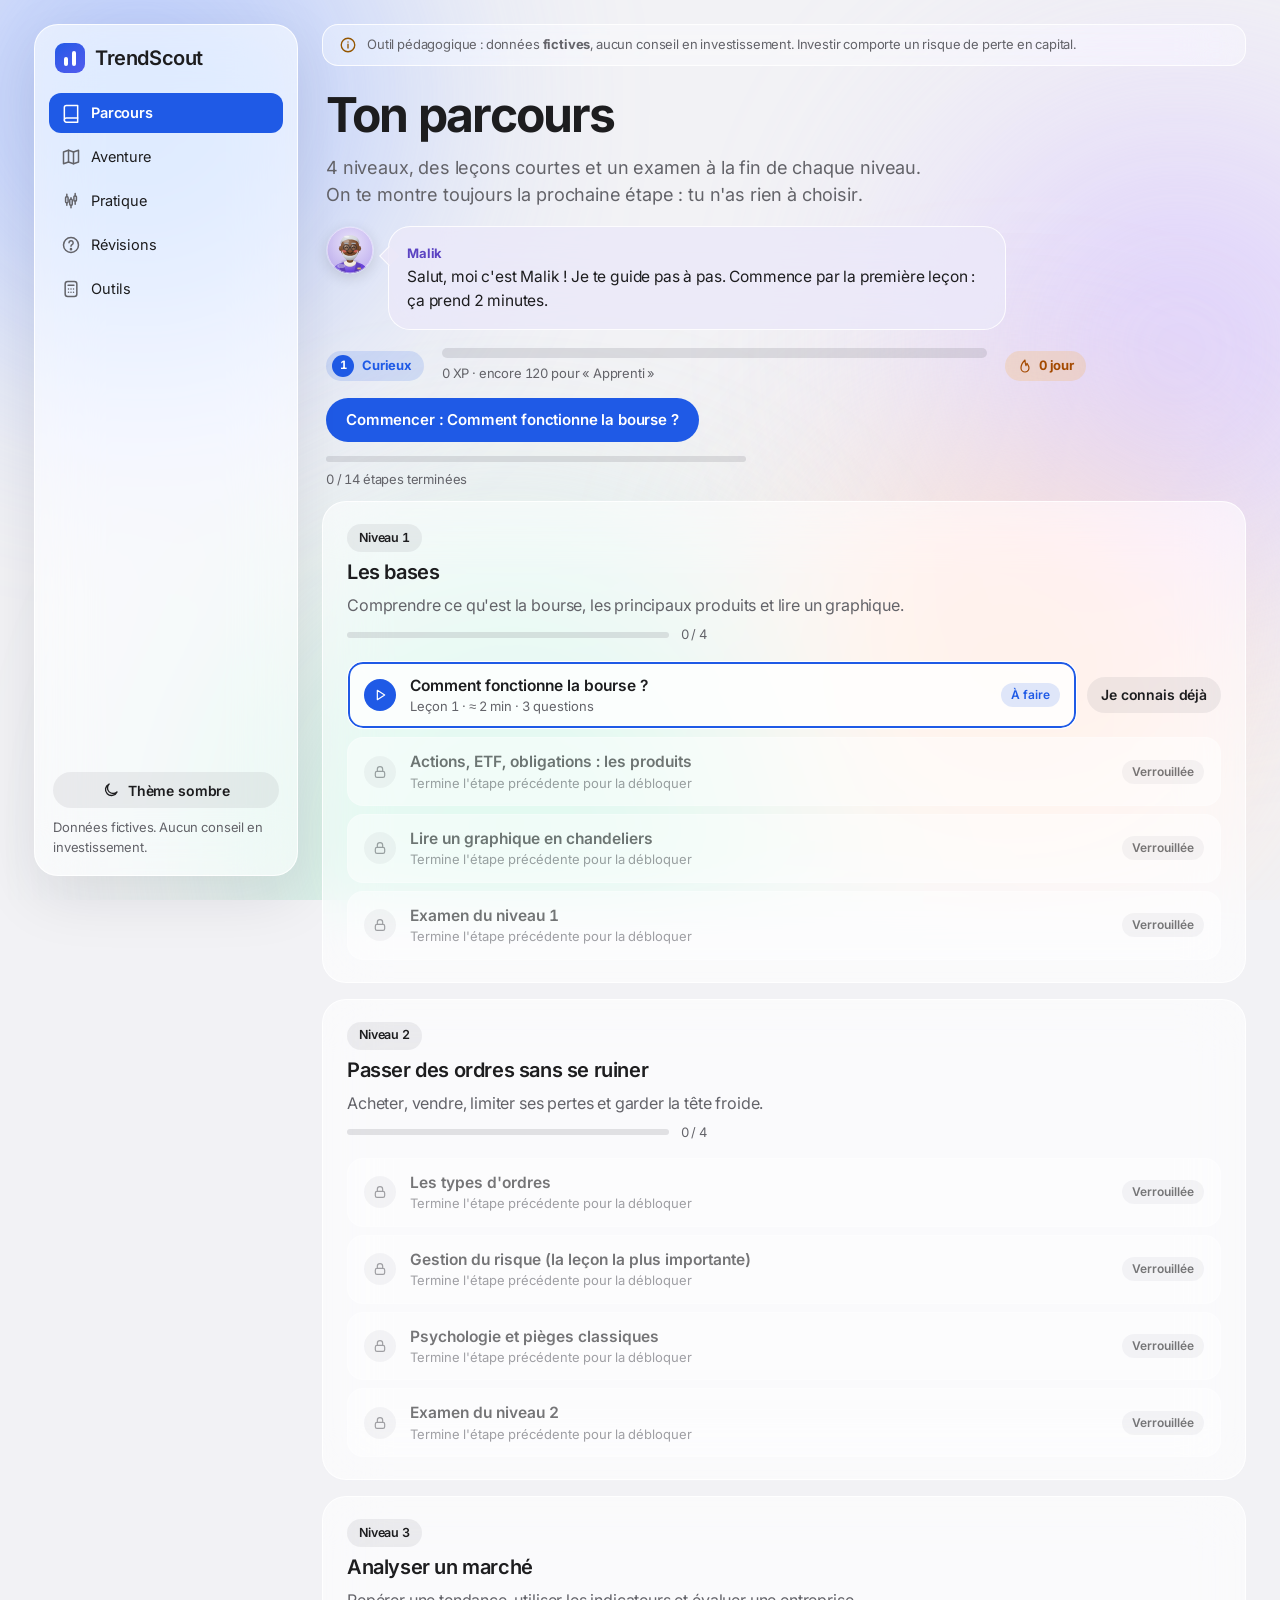
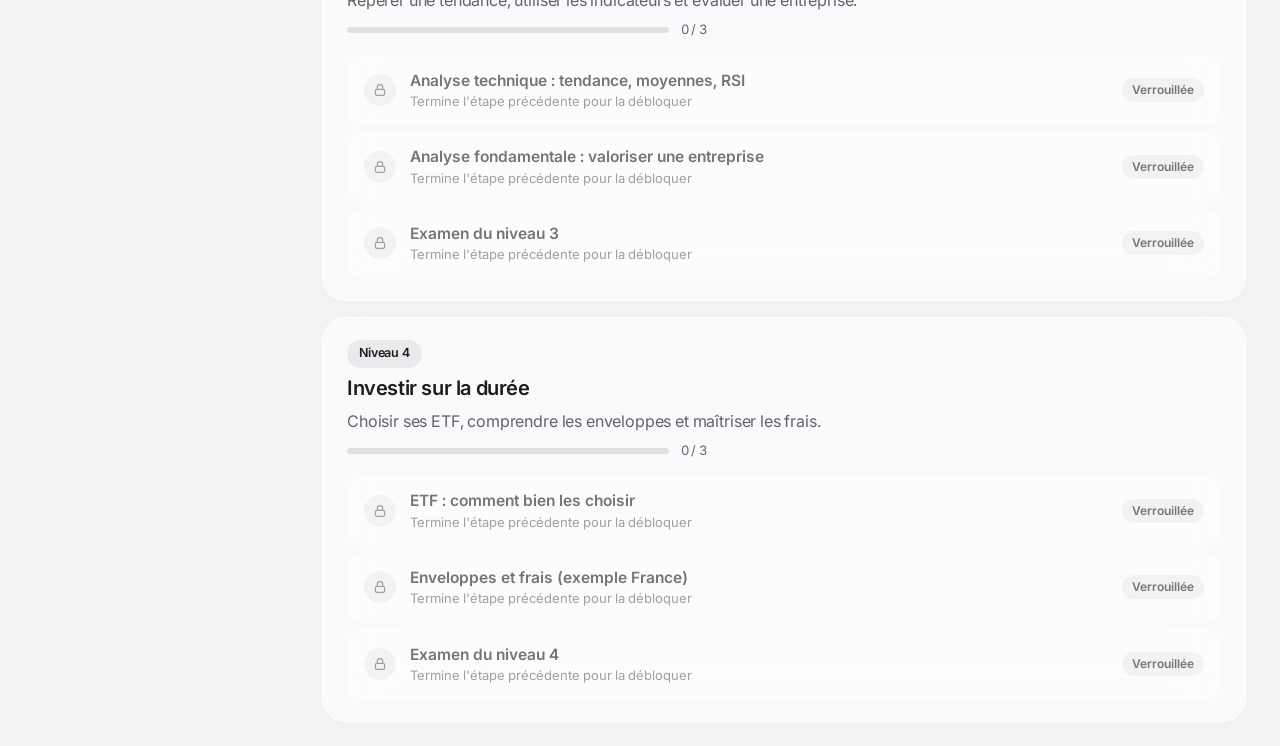
==== commit ed23ad46: "Ajoute la couche jeu : mentor Malik, XP, rangs, série, badges et page Aventure - intégration des 28 " ====
--- a/index.html
+++ b/index.html
@@ -19,6 +19,7 @@
     })();
   </script>
   <link rel="stylesheet" href="tokens.css">
+  <link rel="stylesheet" href="jeu-tokens.css">
   <link rel="stylesheet" href="app.css">
 </head>
 <body>
@@ -43,6 +44,11 @@
       <symbol id="i-warn" viewBox="0 0 24 24"><path d="M12 4l9 16H3z"/><path d="M12 10v4M12 17h.01"/></symbol>
       <symbol id="i-lock" viewBox="0 0 24 24"><rect x="5" y="11" width="14" height="9" rx="2.5"/><path d="M8 11V8a4 4 0 0 1 8 0v3"/></symbol>
       <symbol id="i-award" viewBox="0 0 24 24"><circle cx="12" cy="9" r="5"/><path d="M9 13.5L8 21l4-2 4 2-1-7.5"/></symbol>
+      <symbol id="i-flame" viewBox="0 0 24 24"><path d="M12 21a6 6 0 0 0 6-6c0-3-2-4.5-3-7-1 1-1.5 2-1.5 3.5C12.5 9 12 6 12 3c-3 3-6 6-6 12a6 6 0 0 0 6 6z"/></symbol>
+      <symbol id="i-shield" viewBox="0 0 24 24"><path d="M12 3l8 3v6c0 4.5-3.2 8-8 9-4.8-1-8-4.5-8-9V6z"/><path d="M9 12l2 2 4-4"/></symbol>
+      <symbol id="i-clock" viewBox="0 0 24 24"><circle cx="12" cy="12" r="9"/><path d="M12 7v5l3 2"/></symbol>
+      <symbol id="i-star" viewBox="0 0 24 24"><path d="M12 3l2.7 5.6 6.1.9-4.4 4.3 1 6.1L12 17l-5.4 2.9 1-6.1L3.2 9.5l6.1-.9z"/></symbol>
+      <symbol id="i-map" viewBox="0 0 24 24"><path d="M9 4L3 6v14l6-2 6 2 6-2V4l-6 2z"/><path d="M9 4v14M15 6v14"/></symbol>
       <symbol id="i-install" viewBox="0 0 24 24"><path d="M12 4v11M7 11l5 5 5-5M5 20h14"/></symbol>
     </defs>
   </svg>
@@ -56,6 +62,7 @@
         <div class="brand"><span class="logo" aria-hidden="true"></span><span class="title-m">TrendScout</span></div>
         <nav class="side-nav" aria-label="Navigation principale">
           <a class="nav-link is-active" data-tab="learn" href="#learn"><svg class="ic" width="20" height="20" aria-hidden="true"><use href="#i-book"/></svg>Parcours</a>
+          <a class="nav-link" data-tab="adventure" href="#adventure"><svg class="ic" width="20" height="20" aria-hidden="true"><use href="#i-map"/></svg>Aventure</a>
           <a class="nav-link" data-tab="sim" href="#sim"><svg class="ic" width="20" height="20" aria-hidden="true"><use href="#i-chart"/></svg>Pratique</a>
           <a class="nav-link" data-tab="review" href="#review"><svg class="ic" width="20" height="20" aria-hidden="true"><use href="#i-quiz"/></svg>Révisions</a>
           <a class="nav-link" data-tab="tools" href="#tools"><svg class="ic" width="20" height="20" aria-hidden="true"><use href="#i-calc"/></svg>Outils</a>
@@ -82,6 +89,8 @@
             <div class="hero">
               <h1 class="title-xl">Ton parcours</h1>
               <p class="lead muted">4 niveaux, des leçons courtes et un examen à la fin de chaque niveau. On te montre toujours la prochaine étape : tu n'as rien à choisir.</p>
+              <div id="coach-hero"></div>
+              <div id="strip"></div>
               <div class="hero-cta">
                 <button class="btn btn-primary" id="learn-next" type="button"></button>
               </div>
@@ -93,6 +102,12 @@
             <div id="modules" class="modules"></div>
           </div>
           <article id="step-view" class="glass-thick lesson hidden"></article>
+        </section>
+
+        <!-- AVENTURE -->
+        <section id="tab-adventure" class="tab" data-title="Aventure">
+          <div id="adv-home"></div>
+          <article id="adv-scene" class="glass-thick lesson hidden"></article>
         </section>
 
         <!-- SIMULATEUR -->
@@ -143,6 +158,8 @@
               <button id="btn-auto" class="btn btn-plain" type="button">Auto</button>
             </div>
 
+            <div id="sim-coach"></div>
+
             <div class="glass order">
               <div class="row">
                 <div class="field qty">
@@ -223,15 +240,20 @@
     <!-- Barre d'onglets (mobile) -->
     <nav class="tabbar glass shadow" aria-label="Navigation principale">
       <a data-tab="learn" class="is-active" href="#learn"><svg class="ic" width="22" height="22" aria-hidden="true"><use href="#i-book"/></svg>Parcours</a>
+      <a data-tab="adventure" href="#adventure"><svg class="ic" width="22" height="22" aria-hidden="true"><use href="#i-map"/></svg>Aventure</a>
       <a data-tab="sim" href="#sim"><svg class="ic" width="22" height="22" aria-hidden="true"><use href="#i-chart"/></svg>Pratique</a>
       <a data-tab="review" href="#review"><svg class="ic" width="22" height="22" aria-hidden="true"><use href="#i-quiz"/></svg>Révisions</a>
       <a data-tab="tools" href="#tools"><svg class="ic" width="22" height="22" aria-hidden="true"><use href="#i-calc"/></svg>Outils</a>
     </nav>
 
+    <div id="reward-zone" aria-live="polite"></div>
     <div id="toast-zone" aria-live="polite" aria-atomic="true"></div>
   </div>
 
   <script src="data.js"></script>
+  <script src="jeu-data.js"></script>
   <script src="app.js"></script>
+  <script src="jeu.js"></script>
+  <script src="main.js"></script>
 </body>
 </html>
--- a/jeu-tokens.css
+++ b/jeu-tokens.css
@@ -0,0 +1,89 @@
+/* TrendScout — couche jeu (v1). Étend verre-tokens.css v2.2 : à charger APRÈS lui.
+   N'écrase aucune variable existante ; ajoute --ch-*, --xp*, --streak*, --badge-* et les composants .g-* */
+
+:root, [data-theme="light"] {
+  /* Personnages : couleur signature (texte ≥ 4,5:1 sur fond et sur blanc) + teinte douce */
+  --ch-malik: #5B43C2;      --ch-malik-soft: color-mix(in srgb, #6E56CF 14%, transparent);
+  --ch-fomo: #C2410C;       --ch-fomo-soft: color-mix(in srgb, #E8590C 14%, transparent);
+  --ch-conseiller: #8A5F00; --ch-conseiller-soft: color-mix(in srgb, #C9A227 18%, transparent);
+  --ch-revanche: #B0234F;   --ch-revanche-soft: color-mix(in srgb, #C2255C 14%, transparent);
+  --ch-patience: #0B6E80;   --ch-patience-soft: color-mix(in srgb, #0C8599 14%, transparent);
+  /* Progression */
+  --xp: #1F5AE6;            --xp-soft: color-mix(in srgb, #1F5AE6 14%, transparent);
+  --streak: #A44A00;        --streak-soft: color-mix(in srgb, #FF9F0A 16%, transparent);
+  --badge-on: var(--glass-thick); --badge-ring: #5B43C2;
+  --badge-off: var(--fill);       --badge-off-ink: var(--muted);
+}
+[data-theme="dark"] {
+  --ch-malik: #A594F9;      --ch-malik-soft: color-mix(in srgb, #A594F9 18%, transparent);
+  --ch-fomo: #FF8A4C;       --ch-fomo-soft: color-mix(in srgb, #FF8A4C 18%, transparent);
+  --ch-conseiller: #E8C15A; --ch-conseiller-soft: color-mix(in srgb, #E8C15A 16%, transparent);
+  --ch-revanche: #F06595;   --ch-revanche-soft: color-mix(in srgb, #F06595 18%, transparent);
+  --ch-patience: #3BC9DB;   --ch-patience-soft: color-mix(in srgb, #3BC9DB 16%, transparent);
+  --xp: #6E9BFF;            --xp-soft: color-mix(in srgb, #6E9BFF 18%, transparent);
+  --streak: #FFB340;        --streak-soft: color-mix(in srgb, #FFB340 16%, transparent);
+  --badge-ring: #A594F9;
+}
+:root { --g-dur: 220ms; --g-ease: cubic-bezier(.2,.8,.2,1); }
+
+/* Avatars */
+.v .g-av { border-radius: 50%; display: block; flex: none; }
+.v .g-av-48 { width: 48px; height: 48px; } .v .g-av-64 { width: 64px; height: 64px; } .v .g-av-96 { width: 96px; height: 96px; } .v .g-av-160 { width: 160px; height: 160px; }
+
+/* Bulles de dialogue (verre épais + petite pointe) */
+.v .g-bubble { position: relative; padding: 16px 18px; border-radius: 22px; background: var(--glass-thick); backdrop-filter: blur(30px) saturate(180%); -webkit-backdrop-filter: blur(30px) saturate(180%); border: 1px solid var(--glass-edge); font-size: 16px; line-height: 1.55; }
+.v .g-bubble::before { content: ""; position: absolute; left: -7px; top: 22px; width: 14px; height: 14px; background: inherit; border-left: 1px solid var(--glass-edge); border-bottom: 1px solid var(--glass-edge); transform: rotate(45deg); }
+.v .g-bubble.top::before { left: 28px; top: -7px; transform: rotate(135deg); }
+.v .g-bubble .who { display: block; font-size: 13px; font-weight: 700; margin-bottom: 2px; }
+.v .g-bubble.mentor { background: color-mix(in srgb, var(--ch-malik) 10%, var(--glass-thick)); }
+
+/* Choix de réponse dans une scène */
+.v .g-choice { display: flex; align-items: center; gap: 12px; width: 100%; min-height: 56px; padding: 12px 18px; border-radius: 18px; border: 1px solid var(--glass-edge); background: var(--glass-thick); color: var(--text); font: 500 16px "Inter", sans-serif; text-align: left; cursor: pointer; transition: transform var(--g-dur) var(--g-ease), box-shadow var(--g-dur) var(--g-ease); }
+.v .g-choice:hover { box-shadow: inset 0 0 0 2px var(--accent); }
+.v .g-choice .k { width: 28px; height: 28px; border-radius: 50%; background: var(--fill); display: grid; place-items: center; font-size: 13px; font-weight: 700; flex: none; }
+.v .g-choice.is-chosen { box-shadow: inset 0 0 0 2px var(--accent); }
+.v .g-choice.is-dim { opacity: .55; }
+
+/* XP, rang, série */
+.v .g-xp { height: 10px; border-radius: 999px; background: var(--fill-strong); overflow: hidden; }
+.v .g-xp > span { display: block; height: 100%; border-radius: inherit; background: var(--xp); transition: width 700ms var(--g-ease); }
+.v .g-rank { display: inline-flex; align-items: center; gap: 8px; height: 30px; padding: 0 12px 0 6px; border-radius: 999px; background: var(--xp-soft); color: var(--xp); font-size: 13px; font-weight: 700; }
+.v .g-rank .lvl { width: 22px; height: 22px; border-radius: 50%; background: var(--xp); color: var(--accent-ink); display: grid; place-items: center; font-size: 11.5px; }
+.v .g-streak { display: inline-flex; align-items: center; gap: 6px; height: 30px; padding: 0 12px; border-radius: 999px; background: var(--streak-soft); color: var(--streak); font-size: 13px; font-weight: 700; }
+.v .g-days { display: flex; gap: 6px; }
+.v .g-days span { width: 30px; height: 30px; border-radius: 50%; display: grid; place-items: center; font-size: 11px; font-weight: 700; background: var(--fill); color: var(--muted); }
+.v .g-days span.on { background: var(--streak); color: var(--accent-ink); }
+.v .g-days span.today { box-shadow: inset 0 0 0 2px var(--streak); background: transparent; color: var(--streak); }
+
+/* Badges : obtenu / verrouillé (forme + icône, jamais la couleur seule) */
+.v .g-badge { display: flex; flex-direction: column; align-items: center; gap: 8px; text-align: center; font-size: 13px; font-weight: 600; width: 112px; }
+.v .g-badge .medal { width: 72px; height: 72px; border-radius: 22px; display: grid; place-items: center; background: var(--badge-on); box-shadow: inset 0 0 0 2.5px var(--badge-ring), 0 6px 18px rgba(0,0,0,.08); color: var(--badge-ring); }
+.v .g-badge.locked .medal { background: var(--badge-off); box-shadow: inset 0 0 0 1.5px var(--hairline); color: var(--badge-off-ink); border: 2px dashed var(--fill-strong); }
+.v .g-badge .sub { font-size: 11.5px; font-weight: 500; color: var(--muted); }
+
+/* Mission */
+.v .g-mission { display: flex; flex-direction: column; gap: 12px; padding: 20px; border-radius: 22px; background: var(--glass-thick); border: 1px solid var(--glass-edge); }
+.v .g-check { display: flex; align-items: center; gap: 10px; font-size: 14.5px; min-height: 32px; }
+.v .g-check .box { width: 22px; height: 22px; border-radius: 7px; border: 2px solid var(--fill-strong); display: grid; place-items: center; flex: none; font-size: 12px; font-weight: 800; color: transparent; }
+.v .g-check.done .box { background: var(--accent); border-color: var(--accent); color: var(--accent-ink); }
+.v .g-check.done .t { color: var(--muted); }
+.v .g-xp-pill { display: inline-flex; align-items: center; height: 26px; padding: 0 10px; border-radius: 999px; background: var(--xp-soft); color: var(--xp); font-size: 12.5px; font-weight: 700; white-space: nowrap; }
+
+/* Carte d'aventure */
+.v .g-node { width: 64px; height: 64px; border-radius: 50%; display: grid; place-items: center; font-weight: 700; flex: none; }
+.v .g-node.done { background: var(--accent); color: var(--accent-ink); }
+.v .g-node.current { background: var(--glass-thick); box-shadow: inset 0 0 0 3px var(--accent), 0 0 0 8px var(--xp-soft); color: var(--accent); }
+.v .g-node.locked { background: var(--fill); color: var(--muted); border: 2px dashed var(--fill-strong); }
+.v .g-path { border-left: 3px dotted var(--fill-strong); }
+
+/* Toast de récompense : sobre, pas de confettis */
+.v .g-reward { display: inline-flex; align-items: center; gap: 12px; min-height: 52px; padding: 6px 18px 6px 6px; border-radius: 999px; background: var(--glass-thick); backdrop-filter: blur(30px) saturate(180%); -webkit-backdrop-filter: blur(30px) saturate(180%); border: 1px solid var(--glass-edge); box-shadow: var(--shadow); font-size: 14.5px; font-weight: 500; animation: g-rise var(--g-dur) var(--g-ease) both; }
+
+/* Chargement */
+.v .g-skel { border-radius: 12px; background: linear-gradient(90deg, var(--fill) 0%, var(--fill-strong) 50%, var(--fill) 100%); background-size: 200% 100%; animation: g-shimmer 1.6s linear infinite; }
+
+@keyframes g-rise { from { opacity: 0; transform: translateY(6px); } to { opacity: 1; transform: none; } }
+@keyframes g-shimmer { from { background-position: 200% 0; } to { background-position: -200% 0; } }
+@media (prefers-reduced-motion: reduce) {
+  .v .g-reward, .v .g-skel, .v .g-choice, .v .g-xp > span { animation: none !important; transition: none !important; }
+}
--- a/app.css
+++ b/app.css
@@ -113,6 +113,7 @@
 .opt:hover:not(.is-disabled) { box-shadow: inset 0 0 0 1px var(--fill-strong); }
 .opt .txt { flex: 1; min-width: 0; }
 .qz-fb { max-width: 68ch; margin-top: 14px; }
+.qz-fb:empty { display: none; }
 .qz-fb, .keep[role="status"] { scroll-margin-bottom: 130px; }
 .qz-sum { display: flex; flex-direction: column; gap: 10px; max-width: 68ch; margin-top: 8px; }
 .qz-missed { max-width: 68ch; margin-top: 18px; }
@@ -125,6 +126,57 @@
 .rev-card:disabled { opacity: .5; cursor: default; }
 .tools-seg { align-self: flex-start; }
 .tools-seg button { font: 600 14px "Inter", sans-serif; cursor: pointer; }
+
+/* Couche jeu : mentor, scènes, profil, badges */
+#sim-game { display: flex; flex-direction: column; gap: 16px; }
+#sim-coach:empty { display: none; }
+#sim-coach .g-bubble { max-width: none; }
+.g-line { display: flex; gap: 14px; align-items: flex-start; scroll-margin-bottom: 130px; }
+.g-line .g-bubble { flex: 1; min-width: 0; max-width: 68ch; }
+.g-line .g-av { box-shadow: 0 4px 14px rgba(0,0,0,.12); }
+.v .g-av-40 { width: 40px; height: 40px; }
+.g-bubble p { font-size: 15.5px; line-height: 1.55; }
+.g-bubble .who { font-size: 13px; }
+.bub-foot { display: flex; flex-wrap: wrap; gap: 10px; align-items: center; margin-top: 12px; }
+.g-line.you { justify-content: flex-end; }
+.g-line.you .g-bubble { flex: 0 1 auto; max-width: min(560px, 92%); display: flex; flex-direction: column; align-items: flex-start; background: color-mix(in srgb, var(--accent) 12%, var(--glass-thick)); }
+.v .g-bubble.you::before { display: none; }
+.v .g-bubble.you .who { color: var(--accent); }
+.q-chip { display: inline-flex; align-items: center; gap: 6px; margin-top: 8px; padding: 3px 10px; border-radius: 999px; font-size: 12.5px; font-weight: 700; }
+.q-good { background: color-mix(in srgb, var(--up) 15%, transparent); color: var(--up); }
+.q-ok { background: var(--fill); color: var(--muted); }
+.q-bad { background: color-mix(in srgb, var(--down) 15%, transparent); color: var(--down); }
+#coach-hero { max-width: 68ch; margin: 4px 0; }
+#strip { max-width: 760px; }
+.g-strip { display: flex; flex-wrap: wrap; align-items: center; gap: 12px 18px; }
+.strip-xp { flex: 1 1 220px; min-width: 0; display: flex; flex-direction: column; gap: 6px; }
+.v .g-mini { width: 40px; height: 40px; border-radius: 50%; background: var(--xp-soft); color: var(--xp); display: grid; place-items: center; flex: none; }
+.v .g-reward { max-width: min(520px, 100%); pointer-events: auto; }
+
+#reward-zone { position: fixed; z-index: 45; left: 0; right: 0; top: max(12px, env(safe-area-inset-top)); display: flex; flex-direction: column; align-items: center; gap: 8px; pointer-events: none; padding: 0 16px; }
+
+/* Aventure */
+.adv-prof-top { display: flex; gap: 18px; align-items: center; }
+.adv-prof-txt { display: flex; flex-direction: column; gap: 4px; min-width: 0; }
+.adv-week { display: flex; align-items: center; gap: 12px; flex-wrap: wrap; }
+.step-av { flex: none; display: grid; }
+.step-av .g-av { width: 48px; height: 48px; }
+.chars-grid { display: grid; grid-template-columns: repeat(auto-fit, minmax(160px, 1fr)); gap: 14px; margin-top: 12px; }
+.char-card { display: flex; flex-direction: column; align-items: center; text-align: center; gap: 4px; padding: 16px 12px 18px; border-radius: 20px; background: var(--glass-thick); border: 1px solid var(--glass-edge); }
+.char-card img { height: 180px; width: auto; max-width: 100%; margin-bottom: 6px; }
+.char-card.unmet img { filter: grayscale(1) brightness(.9); opacity: .5; }
+.char-card .trait { max-width: 22ch; }
+.badges-grid { display: flex; flex-wrap: wrap; gap: 20px 14px; margin-top: 14px; }
+.v .g-badge .medal svg { width: 30px; height: 30px; }
+
+/* Scènes */
+.scene-head { display: flex; flex-direction: column; gap: 6px; margin: 14px 0 18px; align-items: flex-start; }
+.scene-log { display: flex; flex-direction: column; gap: 14px; max-width: 760px; }
+.scene-ctl { max-width: 760px; margin-top: 18px; display: flex; flex-direction: column; gap: 12px; }
+.choices { display: flex; flex-direction: column; gap: 8px; }
+.choice-box .q-title { margin-bottom: 10px; }
+.v .g-choice:disabled { cursor: default; }
+.scene-sum { display: flex; gap: 12px; align-items: center; flex-wrap: wrap; }
 
 /* Simulateur */
 .stats { display: grid; grid-template-columns: repeat(6, minmax(0, 1fr)); gap: 16px; padding: 18px 22px; }
@@ -167,7 +219,7 @@
 .gl dt { font-weight: 600; } .gl dd { margin: 0; color: var(--muted); }
 
 /* Toast */
-#toast-zone { position: fixed; z-index: 40; left: 0; right: 0; bottom: 96px; display: flex; justify-content: center; pointer-events: none; padding: 0 16px; }
+#toast-zone { position: fixed; z-index: 40; left: 0; right: 0; bottom: 96px; display: flex; flex-direction: column; align-items: center; gap: 8px; pointer-events: none; padding: 0 16px; }
 .toast { pointer-events: auto; max-width: 560px; animation: pop 200ms ease; }
 .toast.ok .ic { background: var(--up); } .toast.err .ic { background: var(--down); } .toast.warn .ic { background: var(--warn); } .toast.info .ic { background: var(--accent); }
 [data-theme="dark"] .toast .ic { color: #0B0B0F; }
@@ -198,6 +250,12 @@
   .row .end { margin-left: 0; }
 }
 @media (max-width: 520px) {
+  .scene-row .step-main { flex-wrap: wrap; row-gap: 8px; }
+  .scene-row .step-txt { flex: 1 1 150px; }
+  .scene-row .step-main .badge { margin-left: auto; }
+  .adv-prof-top .g-av { width: 72px; height: 72px; }
+  .g-line { gap: 10px; }
+  .g-line .g-av-48 { width: 40px; height: 40px; }
   .stats { grid-template-columns: repeat(3, minmax(0, 1fr)); padding: 14px 16px; gap: 12px; }
   .v .stats .stat .v { font-size: 16px; }
   .field.qty { flex: 1 1 130px; width: auto; }
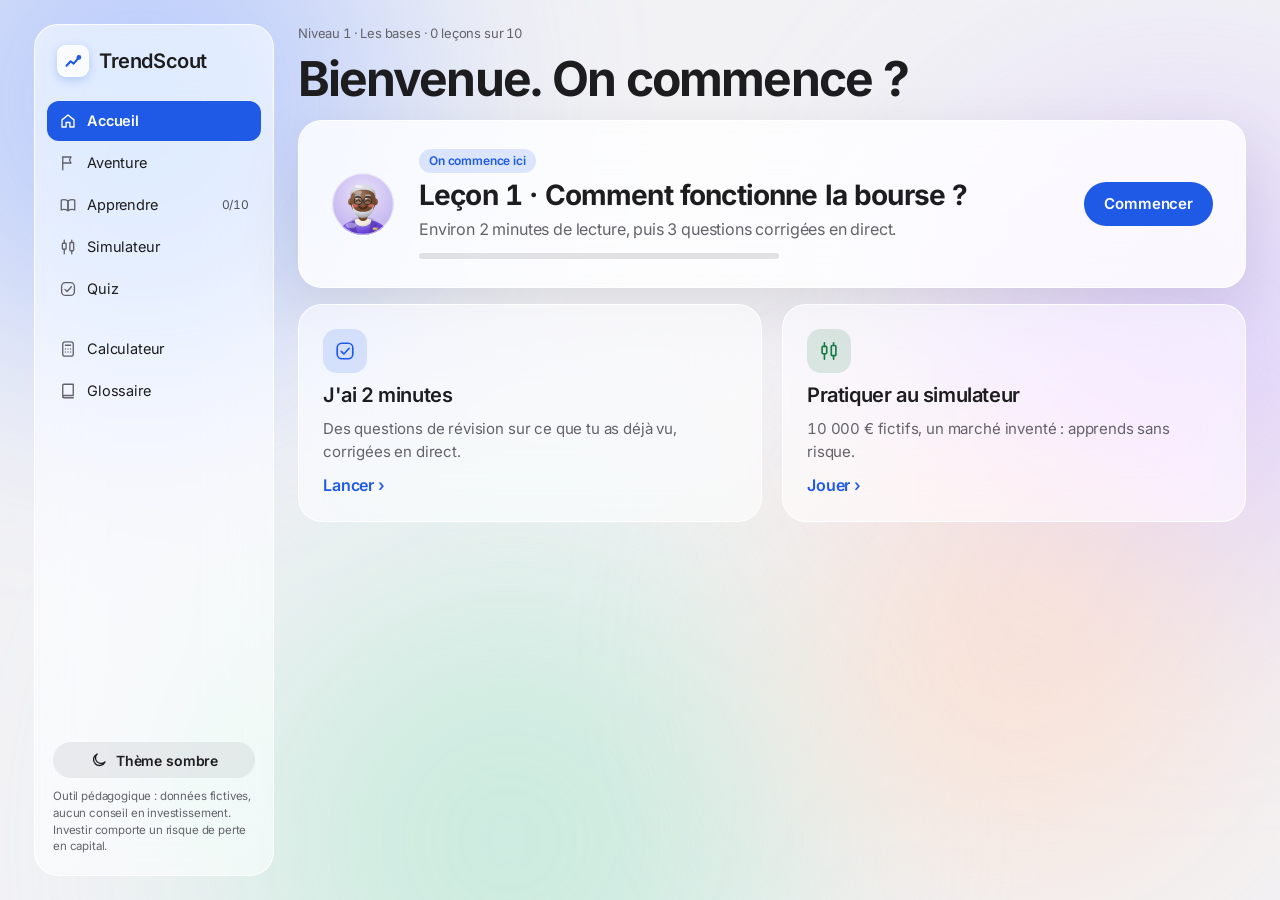
==== commit 65602671: "Étape 1 de la mise à jour du design : styles, navigation et accueil de l'app - ajoute accueil-tokens" ====
--- a/index.html
+++ b/index.html
@@ -20,6 +20,7 @@
   </script>
   <link rel="stylesheet" href="tokens.css">
   <link rel="stylesheet" href="jeu-tokens.css">
+  <link rel="stylesheet" href="accueil-tokens.css">
   <link rel="stylesheet" href="app.css">
 </head>
 <body>
@@ -49,6 +50,14 @@
       <symbol id="i-clock" viewBox="0 0 24 24"><circle cx="12" cy="12" r="9"/><path d="M12 7v5l3 2"/></symbol>
       <symbol id="i-star" viewBox="0 0 24 24"><path d="M12 3l2.7 5.6 6.1.9-4.4 4.3 1 6.1L12 17l-5.4 2.9 1-6.1L3.2 9.5l6.1-.9z"/></symbol>
       <symbol id="i-map" viewBox="0 0 24 24"><path d="M9 4L3 6v14l6-2 6 2 6-2V4l-6 2z"/><path d="M9 4v14M15 6v14"/></symbol>
+      <symbol id="n-home" viewBox="0 0 24 24"><path d="M4 10.5 12 4l8 6.5V20h-5.5v-6h-5v6H4z"/></symbol>
+      <symbol id="n-flag" viewBox="0 0 24 24"><path d="M5 21V4"/><path d="M5 4h11l-2 4 2 4H5"/></symbol>
+      <symbol id="n-book" viewBox="0 0 24 24"><path d="M3 5.5c2.5-1 5.5-1 9 1v13c-3.5-2-6.5-2-9-1z"/><path d="M21 5.5c-2.5-1-5.5-1-9 1v13c3.5-2 6.5-2 9-1z"/></symbol>
+      <symbol id="n-chart" viewBox="0 0 24 24"><path d="M7 3v4M7 15v6M17 3v3M17 17v4"/><rect x="4.5" y="7" width="5" height="8" rx="1"/><rect x="14.5" y="6" width="5" height="11" rx="1"/></symbol>
+      <symbol id="n-quiz" viewBox="0 0 24 24"><rect x="3.5" y="3.5" width="17" height="17" rx="5"/><path d="m8 12.5 2.8 2.8L16.5 9"/></symbol>
+      <symbol id="n-calc" viewBox="0 0 24 24"><rect x="5" y="2.5" width="14" height="19" rx="3"/><path d="M8.5 7h7M8.5 12h.01M12 12h.01M15.5 12h.01M8.5 16h.01M12 16h.01M15.5 16h.01"/></symbol>
+      <symbol id="n-gloss" viewBox="0 0 24 24"><path d="M5 4.5A1.5 1.5 0 0 1 6.5 3H19v15H6.5A1.5 1.5 0 0 0 5 19.5z"/><path d="M5 19.5A1.5 1.5 0 0 0 6.5 21H19"/></symbol>
+      <symbol id="n-more" viewBox="0 0 24 24"><circle cx="6" cy="12" r="1.5"/><circle cx="12" cy="12" r="1.5"/><circle cx="18" cy="12" r="1.5"/></symbol>
       <symbol id="i-install" viewBox="0 0 24 24"><path d="M12 4v11M7 11l5 5 5-5M5 20h14"/></symbol>
     </defs>
   </svg>
@@ -58,47 +67,82 @@
 
     <div class="layout">
       <!-- Barre latérale (ordinateur) -->
-      <aside class="side glass shadow">
-        <div class="brand"><span class="logo" aria-hidden="true"></span><span class="title-m">TrendScout</span></div>
+      <aside class="side glass">
+        <a class="brand" href="#home"><span class="brand-mark" aria-hidden="true"><svg width="20" height="20" viewBox="0 0 34 34"><path d="M6 25 13 17.5 18 21.5 27 11" fill="none" stroke="var(--accent)" stroke-width="3.6" stroke-linecap="round" stroke-linejoin="round"/><circle cx="27" cy="11" r="4" fill="var(--accent)"/></svg></span><span class="title-m">TrendScout</span></a>
         <nav class="side-nav" aria-label="Navigation principale">
-          <a class="nav-link is-active" data-tab="learn" href="#learn"><svg class="ic" width="20" height="20" aria-hidden="true"><use href="#i-book"/></svg>Parcours</a>
-          <a class="nav-link" data-tab="adventure" href="#adventure"><svg class="ic" width="20" height="20" aria-hidden="true"><use href="#i-map"/></svg>Aventure</a>
-          <a class="nav-link" data-tab="sim" href="#sim"><svg class="ic" width="20" height="20" aria-hidden="true"><use href="#i-chart"/></svg>Pratique</a>
-          <a class="nav-link" data-tab="review" href="#review"><svg class="ic" width="20" height="20" aria-hidden="true"><use href="#i-quiz"/></svg>Révisions</a>
-          <a class="nav-link" data-tab="tools" href="#tools"><svg class="ic" width="20" height="20" aria-hidden="true"><use href="#i-calc"/></svg>Outils</a>
+          <a class="nav-link is-active" data-tab="home" data-hash="home" href="#home"><svg class="ic" width="18" height="18" aria-hidden="true"><use href="#n-home"/></svg>Accueil</a>
+          <a class="nav-link" data-tab="adventure" data-hash="adventure" href="#adventure"><svg class="ic" width="18" height="18" aria-hidden="true"><use href="#n-flag"/></svg>Aventure</a>
+          <a class="nav-link" data-tab="learn" data-hash="learn" href="#learn"><svg class="ic" width="18" height="18" aria-hidden="true"><use href="#n-book"/></svg>Apprendre<span class="nav-count" id="nav-learn-count"></span></a>
+          <a class="nav-link" data-tab="sim" data-hash="sim" href="#sim"><svg class="ic" width="18" height="18" aria-hidden="true"><use href="#n-chart"/></svg>Simulateur<span class="nav-dot hidden" id="nav-sim-dot" role="img" aria-label="Partie en cours"></span></a>
+          <a class="nav-link" data-tab="review" data-hash="quiz" href="#quiz"><svg class="ic" width="18" height="18" aria-hidden="true"><use href="#n-quiz"/></svg>Quiz</a>
+          <span class="nav-gap"></span>
+          <a class="nav-link" data-tab="tools" data-hash="risk" href="#risk"><svg class="ic" width="18" height="18" aria-hidden="true"><use href="#n-calc"/></svg>Calculateur</a>
+          <a class="nav-link" data-tab="tools" data-hash="gloss" href="#gloss"><svg class="ic" width="18" height="18" aria-hidden="true"><use href="#n-gloss"/></svg>Glossaire</a>
         </nav>
         <div class="side-foot">
           <button class="btn btn-plain btn-sm hidden" id="install-btn" type="button"><svg class="ic" width="18" height="18" aria-hidden="true"><use href="#i-install"/></svg>Installer l'app</button>
           <button class="btn btn-plain btn-sm theme-btn" type="button"></button>
-          <p class="caption">Données fictives. Aucun conseil en investissement.</p>
+          <p class="caption">Outil pédagogique : données fictives, aucun conseil en investissement. Investir comporte un risque de perte en capital.</p>
         </div>
       </aside>
 
       <!-- Barre du haut (mobile) -->
       <header class="mtop">
-        <div class="brand"><span class="logo" aria-hidden="true"></span><span class="title-m">TrendScout</span></div>
+        <a class="brand" href="#home"><span class="brand-mark" aria-hidden="true"><svg width="20" height="20" viewBox="0 0 34 34"><path d="M6 25 13 17.5 18 21.5 27 11" fill="none" stroke="var(--accent)" stroke-width="3.6" stroke-linecap="round" stroke-linejoin="round"/><circle cx="27" cy="11" r="4" fill="var(--accent)"/></svg></span><span class="title-m">TrendScout</span></a>
         <button class="btn btn-plain btn-sm theme-btn" type="button"></button>
       </header>
 
       <main id="main">
-        <p class="disclaimer glass-thin"><svg class="ic" width="18" height="18" aria-hidden="true"><use href="#i-info"/></svg><span>Outil pédagogique : données <strong>fictives</strong>, aucun conseil en investissement. Investir comporte un risque de perte en capital.</span></p>
-
-        <!-- PARCOURS -->
-        <section id="tab-learn" class="tab active" data-title="Parcours">
+        <p class="disclaimer caption">Outil pédagogique : données fictives, aucun conseil en investissement. Investir comporte un risque de perte en capital.</p>
+
+        <!-- ACCUEIL -->
+        <section id="tab-home" class="tab active" data-title="Accueil">
+          <header class="page-head">
+            <div class="page-head-txt">
+              <span class="caption" id="home-kicker"></span>
+              <h1 class="title-xl" id="home-title"></h1>
+            </div>
+          </header>
+          <div class="glass-thick shadow resume" id="home-resume">
+            <span id="resume-av"></span>
+            <div class="resume-txt">
+              <span class="badge accent" id="resume-badge"></span>
+              <span class="title-l" id="resume-title"></span>
+              <span class="muted" id="resume-desc"></span>
+              <div class="bar"><span id="resume-bar"></span></div>
+            </div>
+            <button class="btn btn-primary resume-btn" id="resume-btn" type="button"></button>
+          </div>
+          <div class="home-cards">
+            <a class="glass home-card" href="#quiz">
+              <span class="hc-ic hc-accent"><svg class="ic" width="22" height="22" aria-hidden="true"><use href="#n-quiz"/></svg></span>
+              <span class="title-m">J'ai 2 minutes</span>
+              <span class="muted">Des questions de révision sur ce que tu as déjà vu, corrigées en direct.</span>
+              <span class="link">Lancer ›</span>
+            </a>
+            <a class="glass home-card" href="#sim">
+              <span class="hc-ic hc-up"><svg class="ic" width="22" height="22" aria-hidden="true"><use href="#n-chart"/></svg></span>
+              <span class="title-m">Pratiquer au simulateur</span>
+              <span class="muted">10 000 € fictifs, un marché inventé : apprends sans risque.</span>
+              <span class="link">Jouer ›</span>
+            </a>
+          </div>
+        </section>
+
+        <!-- APPRENDRE -->
+        <section id="tab-learn" class="tab" data-title="Apprendre">
           <div id="path-view">
-            <div class="hero">
-              <h1 class="title-xl">Ton parcours</h1>
-              <p class="lead muted">4 niveaux, des leçons courtes et un examen à la fin de chaque niveau. On te montre toujours la prochaine étape : tu n'as rien à choisir.</p>
-              <div id="coach-hero"></div>
-              <div id="strip"></div>
-              <div class="hero-cta">
-                <button class="btn btn-primary" id="learn-next" type="button"></button>
-              </div>
-              <div class="progress">
+            <header class="page-head">
+              <div class="page-head-txt">
+                <span class="caption">Ton parcours</span>
+                <h1 class="title-xl">Apprendre.</h1>
+                <p class="lead muted">4 niveaux, des leçons courtes et un examen à la fin de chaque niveau. Chaque étape se valide en répondant juste.</p>
+              </div>
+              <div class="glass prog-card">
+                <div class="prog-top"><span>Progression</span><span class="muted" id="learn-progress"></span></div>
                 <div class="bar" role="progressbar" aria-label="Progression du parcours" aria-valuemin="0" aria-valuemax="100" id="learn-barwrap"><span id="learn-bar"></span></div>
-                <p class="caption" id="learn-progress"></p>
-              </div>
-            </div>
+              </div>
+            </header>
             <div id="modules" class="modules"></div>
           </div>
           <article id="step-view" class="glass-thick lesson hidden"></article>
@@ -111,7 +155,7 @@
         </section>
 
         <!-- SIMULATEUR -->
-        <section id="tab-sim" class="tab" data-title="Pratique">
+        <section id="tab-sim" class="tab" data-title="Simulateur">
           <div id="sim-setup" class="glass-thick panel">
             <h2 class="title-l">Simulateur de trading</h2>
             <p class="muted">Tu as <strong>10 000 €</strong> virtuels. Le marché est généré au hasard : tu ne sais pas s'il est haussier, baissier ou latéral. Avance jour après jour, analyse le graphique, achète et vends. Frais : 0,1 % par ordre.</p>
@@ -196,7 +240,7 @@
         </section>
 
         <!-- RÉVISIONS -->
-        <section id="tab-review" class="tab" data-title="Révisions">
+        <section id="tab-review" class="tab" data-title="Quiz">
           <div class="glass-thick panel" id="review-box"></div>
         </section>
 
@@ -239,11 +283,11 @@
 
     <!-- Barre d'onglets (mobile) -->
     <nav class="tabbar glass shadow" aria-label="Navigation principale">
-      <a data-tab="learn" class="is-active" href="#learn"><svg class="ic" width="22" height="22" aria-hidden="true"><use href="#i-book"/></svg>Parcours</a>
-      <a data-tab="adventure" href="#adventure"><svg class="ic" width="22" height="22" aria-hidden="true"><use href="#i-map"/></svg>Aventure</a>
-      <a data-tab="sim" href="#sim"><svg class="ic" width="22" height="22" aria-hidden="true"><use href="#i-chart"/></svg>Pratique</a>
-      <a data-tab="review" href="#review"><svg class="ic" width="22" height="22" aria-hidden="true"><use href="#i-quiz"/></svg>Révisions</a>
-      <a data-tab="tools" href="#tools"><svg class="ic" width="22" height="22" aria-hidden="true"><use href="#i-calc"/></svg>Outils</a>
+      <a data-tab="home" class="is-active" href="#home"><svg class="ic" width="22" height="22" aria-hidden="true"><use href="#n-home"/></svg>Accueil</a>
+      <a data-tab="adventure" href="#adventure"><svg class="ic" width="22" height="22" aria-hidden="true"><use href="#n-flag"/></svg>Aventure</a>
+      <a data-tab="learn" href="#learn"><svg class="ic" width="22" height="22" aria-hidden="true"><use href="#n-book"/></svg>Apprendre</a>
+      <a data-tab="sim" href="#sim"><svg class="ic" width="22" height="22" aria-hidden="true"><use href="#n-chart"/></svg>Simuler</a>
+      <a data-tab="tools" href="#tools"><svg class="ic" width="22" height="22" aria-hidden="true"><use href="#n-more"/></svg>Outils</a>
     </nav>
 
     <div id="reward-zone" aria-live="polite"></div>
--- a/accueil-tokens.css
+++ b/accueil-tokens.css
@@ -0,0 +1,123 @@
+/* TrendScout — page d'accueil (v1.1). À charger après verre-tokens.css et jeu-tokens.css.
+   N'écrase rien : ajoute --l-* et les composants .l-* */
+:root {
+  --l-max: 1180px;
+  --l-gutter: clamp(16px, 4vw, 40px);
+  --l-section: clamp(72px, 10vw, 128px);
+  --l-h1: clamp(40px, 6.2vw, 76px);
+  --l-h2: clamp(30px, 4vw, 48px);
+  --l-lead: clamp(17px, 1.6vw, 21px);
+}
+.v .l-wrap { width: 100%; max-width: var(--l-max); margin: 0 auto; padding: 0 var(--l-gutter); }
+.v .l-section { padding-top: var(--l-section); padding-bottom: 0; }
+.v .l-h1 { font-size: var(--l-h1); font-weight: 700; letter-spacing: -0.045em; line-height: 1.02; margin: 0; text-wrap: balance; }
+.v .l-h2 { font-size: var(--l-h2); font-weight: 700; letter-spacing: -0.04em; line-height: 1.08; margin: 0; text-wrap: balance; }
+.v .l-lead { font-size: var(--l-lead); line-height: 1.5; color: var(--muted); margin: 0; max-width: 60ch; text-wrap: pretty; }
+.v .l-kicker { font-size: 14px; font-weight: 600; color: var(--accent); letter-spacing: -0.005em; }
+
+/* En-tête flottant en verre */
+.v .l-header { position: sticky; top: 12px; z-index: 10; display: flex; align-items: center; gap: 18px; min-height: 60px; padding: 8px 8px 8px 18px; border-radius: 999px; background: var(--glass); backdrop-filter: blur(30px) saturate(180%); -webkit-backdrop-filter: blur(30px) saturate(180%); border: 1px solid var(--glass-edge); box-shadow: var(--shadow); }
+.v .l-navlink { display: inline-flex; align-items: center; min-height: 40px; padding: 0 12px; border-radius: 999px; color: var(--text); text-decoration: none; font-size: 15px; font-weight: 500; }
+.v .l-navlink:hover, .v .l-navlink.is-hover { background: var(--fill); }
+.v .l-icon-btn { width: 44px; height: 44px; border-radius: 50%; border: 0; background: var(--fill); color: var(--text); display: grid; place-items: center; cursor: pointer; }
+.v .l-icon-btn:hover { background: var(--fill-strong); }
+
+/* Pastille de réassurance */
+.v .l-safe { display: inline-flex; align-items: center; gap: 8px; min-height: 34px; padding: 0 14px 0 6px; border-radius: 999px; background: var(--glass-thick); border: 1px solid var(--glass-edge); font-size: 14px; font-weight: 600; }
+.v .l-safe .dot { width: 24px; height: 24px; border-radius: 50%; background: var(--fill); display: grid; place-items: center; font-size: 12px; }
+
+/* Bouton principal grand format */
+.v .l-cta { min-height: 56px; padding: 0 30px; font-size: 17px; }
+
+/* Aperçu d'application (cadre de téléphone en verre) */
+.v .l-phone { width: 300px; border-radius: 44px; padding: 10px; background: var(--glass); backdrop-filter: blur(30px) saturate(180%); -webkit-backdrop-filter: blur(30px) saturate(180%); border: 1px solid var(--glass-edge); box-shadow: var(--shadow), 0 40px 80px rgba(20,20,40,.18); }
+.v .l-phone > .screen { border-radius: 34px; overflow: hidden; background: var(--bg); position: relative; }
+
+/* Carte de niveau */
+.v .l-level { position: relative; display: flex; flex-direction: column; gap: 12px; padding: 24px; border-radius: 26px; background: var(--glass-thick); border: 1px solid var(--glass-edge); transition: transform 200ms ease, box-shadow 200ms ease; text-decoration: none; color: var(--text); }
+.v .l-level:hover, .v .l-level.is-hover { transform: translateY(-3px); box-shadow: var(--shadow); }
+.v .l-level .n { width: 44px; height: 44px; border-radius: 14px; background: var(--accent); color: var(--accent-ink); display: grid; place-items: center; font-weight: 700; font-size: 18px; }
+.v .l-level ul { margin: 0; padding: 0; list-style: none; display: flex; flex-direction: column; gap: 6px; font-size: 14.5px; }
+.v .l-level li { display: flex; gap: 8px; align-items: baseline; }
+.v .l-level li::before { content: ""; flex: none; width: 6px; height: 6px; border-radius: 50%; background: var(--muted); transform: translateY(-2px); }
+.v .l-level .exam { margin-top: auto; display: flex; align-items: center; gap: 10px; padding: 10px 12px; border-radius: 16px; background: var(--fill); font-size: 14px; }
+
+/* Accordéon de FAQ (details/summary natif) */
+.v .l-faq { border-radius: 22px; background: var(--glass-thick); border: 1px solid var(--glass-edge); }
+.v .l-faq summary { list-style: none; cursor: pointer; display: flex; align-items: center; gap: 16px; min-height: 64px; padding: 0 22px; font-size: 17px; font-weight: 600; letter-spacing: -0.01em; }
+.v .l-faq summary::-webkit-details-marker { display: none; }
+.v .l-faq summary .plus { margin-left: auto; width: 32px; height: 32px; border-radius: 50%; background: var(--fill); display: grid; place-items: center; flex: none; transition: transform 200ms ease; }
+.v .l-faq[open] summary .plus { transform: rotate(45deg); }
+.v .l-faq .a { padding: 0 22px 22px; font-size: 16px; line-height: 1.6; color: var(--muted); max-width: 70ch; }
+.v .l-faq summary:focus-visible { outline: 3px solid var(--accent); outline-offset: -3px; border-radius: 22px; }
+
+/* Pied de page */
+.v .l-footer { margin-top: var(--l-section); padding: 40px 0 32px; border-top: 1px solid var(--hairline); }
+
+/* Apparition douce au défilement */
+.v .l-reveal { animation: l-in 600ms cubic-bezier(.2,.8,.2,1) both; }
+@keyframes l-in { from { opacity: 0; transform: translateY(12px); } to { opacity: 1; transform: none; } }
+@media (prefers-reduced-motion: reduce) { .v .l-reveal, .v .l-level, .v .l-faq summary .plus { animation: none !important; transition: none !important; transform: none !important; } }
+
+/* Adaptation à la largeur du conteneur (fonctionne aussi dans une maquette 390 px) */
+.v.l-root { container-type: inline-size; }
+.v .l-show-sm { display: none !important; }
+@container (max-width: 760px) {
+  .v .l-hide-sm { display: none !important; }
+  .v .l-show-sm { display: flex !important; }
+  .v .l-stack { flex-direction: column !important; align-items: stretch !important; }
+  .v .l-header { padding-left: 14px; }
+  .v .l-cta { width: 100%; }
+}
+
+/* mobile compact v1.2 : cartes, boutons et bulles resserrés sur smartphone */
+@container (max-width: 760px) {
+  .v.l-root .btn { min-height: 42px !important; padding: 0 16px !important; font-size: 14.5px !important; }
+  .v.l-root .btn-sm { min-height: 34px !important; padding: 0 12px !important; font-size: 13px !important; }
+  .v.l-root .l-cta { min-height: 46px !important; padding: 0 22px !important; font-size: 15.5px !important; }
+  .v.l-root > div[style*="position: relative"] .glass, .v.l-root > div[style*="position: relative"] .glass-thick, .v.l-root > div[style*="position: relative"] .glass-thin { padding: 14px 16px !important; border-radius: 18px !important; }
+  .v.l-root .g-bubble { padding: 10px 12px !important; font-size: 14.5px !important; border-radius: 18px !important; }
+  .v.l-root .g-bubble::before { top: 16px !important; }
+  .v.l-root .g-av-64 { width: 48px !important; height: 48px !important; }
+  .v.l-root .g-av-48 { width: 38px !important; height: 38px !important; }
+  .v.l-root .g-choice { min-height: 46px !important; padding: 10px 14px !important; font-size: 14.5px !important; border-radius: 14px !important; }
+  .v.l-root .opt { min-height: 46px !important; padding: 10px 14px !important; font-size: 14.5px !important; border-radius: 14px !important; }
+  .v.l-root .title-xl { font-size: 30px !important; }
+  .v.l-root .title-l { font-size: 21px !important; }
+  .v.l-root .title-m { font-size: 17px !important; }
+  .v.l-root .l-h1 { font-size: 30px !important; }
+  .v.l-root .l-h2 { font-size: 26px !important; }
+  .v.l-root .l-lead { font-size: 15.5px !important; }
+  .v.l-root .l-section { padding-top: 44px !important; }
+  .v.l-root .l-icon-btn { width: 40px !important; height: 40px !important; }
+  .v.l-root .stat .v { font-size: 17px !important; }
+  .v.l-root .g-reward, .v.l-root .g-mission { padding: 14px 16px !important; }
+  .v.l-root [aria-label="zéro euro"] { font-size: 72px !important; }
+}
+
+  .v.m-root .btn { min-height: 42px !important; padding: 0 16px !important; font-size: 14.5px !important; }
+  .v.m-root .btn-sm { min-height: 34px !important; padding: 0 12px !important; font-size: 13px !important; }
+  .v.m-root .l-cta { min-height: 46px !important; padding: 0 22px !important; font-size: 15.5px !important; }
+  .v.m-root > div[style*="position: relative"] .glass, .v.m-root > div[style*="position: relative"] .glass-thick, .v.m-root > div[style*="position: relative"] .glass-thin { padding: 14px 16px !important; border-radius: 18px !important; }
+  .v.m-root .g-bubble { padding: 10px 12px !important; font-size: 14.5px !important; border-radius: 18px !important; }
+  .v.m-root .g-bubble::before { top: 16px !important; }
+  .v.m-root .g-av-64 { width: 48px !important; height: 48px !important; }
+  .v.m-root .g-av-48 { width: 38px !important; height: 38px !important; }
+  .v.m-root .g-choice { min-height: 46px !important; padding: 10px 14px !important; font-size: 14.5px !important; border-radius: 14px !important; }
+  .v.m-root .opt { min-height: 46px !important; padding: 10px 14px !important; font-size: 14.5px !important; border-radius: 14px !important; }
+  .v.m-root .title-xl { font-size: 30px !important; }
+  .v.m-root .title-l { font-size: 21px !important; }
+  .v.m-root .title-m { font-size: 17px !important; }
+  .v.m-root .l-h1 { font-size: 30px !important; }
+  .v.m-root .l-h2 { font-size: 26px !important; }
+  .v.m-root .l-lead { font-size: 15.5px !important; }
+  .v.m-root .l-section { padding-top: 44px !important; }
+  .v.m-root .l-icon-btn { width: 40px !important; height: 40px !important; }
+  .v.m-root .stat .v { font-size: 17px !important; }
+  .v.m-root .g-reward, .v.m-root .g-mission { padding: 14px 16px !important; }
+  .v.m-root [aria-label="zéro euro"] { font-size: 72px !important; }
+
+/* une valeur de statistique n’hérite pas du fond de la racine .v */
+.v .stat > .v { position: static; overflow: visible; background: none; }
+/* boutons-icônes carrés (retour, fermer) : on garde leur forme ronde */
+.v.m-root .btn[style*="width: 44px"], .v.l-root .btn[style*="width: 44px"] { width: 40px !important; padding: 0 !important; }
--- a/app.css
+++ b/app.css
@@ -34,32 +34,50 @@
 
 /* Mise en page */
 .layout {
-  position: relative; z-index: 1; display: grid; grid-template-columns: 264px minmax(0, 1fr); gap: 24px;
+  position: relative; z-index: 1; display: grid; grid-template-columns: 240px minmax(0, 1fr); gap: 24px;
   max-width: 1260px; margin: 0 auto;
   padding: 24px max(24px, env(safe-area-inset-right)) 24px max(24px, env(safe-area-inset-left));
 }
 main { display: flex; flex-direction: column; gap: 16px; min-width: 0; }
-.side { position: sticky; top: 24px; align-self: start; height: calc(100dvh - 48px); display: flex; flex-direction: column; gap: 6px; padding: 18px 14px; }
-.side-nav { display: flex; flex-direction: column; gap: 4px; margin-top: 14px; }
-.side-foot { margin-top: auto; display: flex; flex-direction: column; gap: 10px; padding: 0 4px; }
-.brand { display: flex; align-items: center; gap: 10px; padding: 0 6px; }
-.logo { width: 30px; height: 30px; border-radius: 9px; background: linear-gradient(145deg, var(--accent), color-mix(in srgb, var(--accent) 55%, #8E5CF7)); position: relative; flex: none; }
-.logo::before, .logo::after { content: ""; position: absolute; bottom: 7px; width: 4px; border-radius: 2px; background: var(--accent-ink); }
-.logo::before { left: 9px; height: 9px; }
-.logo::after { left: 17px; height: 15px; }
+.side { position: sticky; top: 24px; align-self: start; height: calc(100dvh - 48px); display: flex; flex-direction: column; gap: 4px; padding: 20px 12px; }
+.side-nav { display: flex; flex-direction: column; gap: 2px; }
+.nav-gap { height: 16px; }
+.nav-count { margin-left: auto; font-size: 12px; opacity: .75; }
+.nav-dot { margin-left: auto; width: 8px; height: 8px; border-radius: 50%; background: var(--accent); }
+.v .nav-link.is-active .nav-dot { background: var(--accent-ink); }
+.side-foot { margin-top: auto; display: flex; flex-direction: column; gap: 10px; padding: 12px 6px 0; }
+.side-foot .caption { font-size: 11.5px; line-height: 1.45; }
+.brand { display: flex; align-items: center; gap: 10px; padding: 0 10px 20px; text-decoration: none; color: var(--text); }
+.mtop .brand { padding: 0; }
+.brand-mark { width: 32px; height: 32px; border-radius: 9px; background: var(--glass-thick); border: 1px solid var(--glass-edge); box-shadow: 0 3px 10px rgba(31, 90, 230, .25); display: grid; place-items: center; flex: none; }
 .mtop, .v .tabbar { display: none; }
-.disclaimer { display: flex; align-items: center; gap: 10px; padding: 10px 16px; border-radius: 16px; font-size: 13px; color: var(--muted); }
-.disclaimer .ic { color: var(--warn); }
+.disclaimer { display: none; margin: 0; font-size: 11.5px; line-height: 1.45; }
 .tab { display: none; flex-direction: column; gap: 16px; min-width: 0; }
 .tab.active { display: flex; }
 .panel { padding: 28px; display: flex; flex-direction: column; gap: 16px; border-radius: 28px; }
 .narrow { max-width: 360px; }
 
 /* Accueil / leçons */
-.hero { padding: 8px 4px 4px; display: flex; flex-direction: column; gap: 14px; }
-.hero .lead { font-size: 18px; max-width: 56ch; }
-.hero-cta { display: flex; flex-wrap: wrap; gap: 12px; }
-.progress { display: flex; flex-direction: column; gap: 8px; max-width: 420px; }
+/* En-têtes de page, carte « Reprendre », raccourcis */
+.page-head { display: flex; flex-wrap: wrap; justify-content: space-between; align-items: flex-end; gap: 24px; max-width: 1120px; }
+.page-head-txt { display: flex; flex-direction: column; gap: 10px; }
+.page-head .lead { font-size: 18px; max-width: 54ch; margin: 0; }
+.prog-card { padding: 18px 22px; min-width: 300px; display: flex; flex-direction: column; gap: 10px; }
+.prog-top { display: flex; justify-content: space-between; gap: 12px; font-size: 15px; }
+.prog-top > span:first-child { font-weight: 600; }
+.resume { max-width: 1080px; padding: 28px 32px; display: flex; flex-wrap: wrap; align-items: center; gap: 24px; }
+.resume-txt { flex: 1 1 360px; min-width: 0; display: flex; flex-direction: column; gap: 6px; }
+.resume-txt .badge { align-self: flex-start; }
+.resume-txt .bar { max-width: 360px; margin-top: 6px; }
+.resume-btn { min-height: 52px; padding: 0 30px; font-size: 16px; }
+.home-cards { max-width: 1080px; display: grid; grid-template-columns: repeat(auto-fit, minmax(min(300px, 100%), 1fr)); gap: 20px; }
+.home-card { padding: 24px; display: flex; flex-direction: column; gap: 10px; text-decoration: none; color: var(--text); }
+.home-card .muted { font-size: 15px; }
+.home-card .link { margin-top: auto; }
+.hc-ic { width: 44px; height: 44px; border-radius: 14px; display: grid; place-items: center; }
+.hc-accent { background: color-mix(in srgb, var(--accent) 14%, transparent); color: var(--accent); }
+.hc-up { background: color-mix(in srgb, var(--up) 14%, transparent); color: var(--up); }
+.v .tools-seg { display: none; }
 .lesson { padding: 32px; border-radius: 28px; }
 .lesson .title-l { margin: 18px 0 6px; }
 .prose { max-width: 68ch; display: flex; flex-direction: column; gap: 12px; }
@@ -240,8 +258,14 @@
   .v .tabbar { display: flex; position: fixed; z-index: 30; left: max(12px, env(safe-area-inset-left)); right: max(12px, env(safe-area-inset-right)); bottom: max(12px, env(safe-area-inset-bottom)); }
   .v .tabbar a { min-width: 0; padding: 0 2px; }
   .v .title-xl { font-size: 36px; }
-  .hero .lead { font-size: 16.5px; }
-  .panel, .lesson { padding: 20px; border-radius: 24px; }
+  .page-head .lead { font-size: 15px; }
+  .prog-card { min-width: 0; width: 100%; }
+  .resume { padding: 18px; gap: 14px; }
+  .home-card { padding: 18px; }
+  .disclaimer { display: block; }
+  .v .tools-seg { display: inline-flex; }
+  .panel, .lesson { padding: 16px; border-radius: 18px; }
+  .module { padding: 16px; }
   canvas#chart { height: 340px; }
   .timebar { bottom: calc(84px + env(safe-area-inset-bottom)); }
   #toast-zone { bottom: calc(158px + env(safe-area-inset-bottom)); }
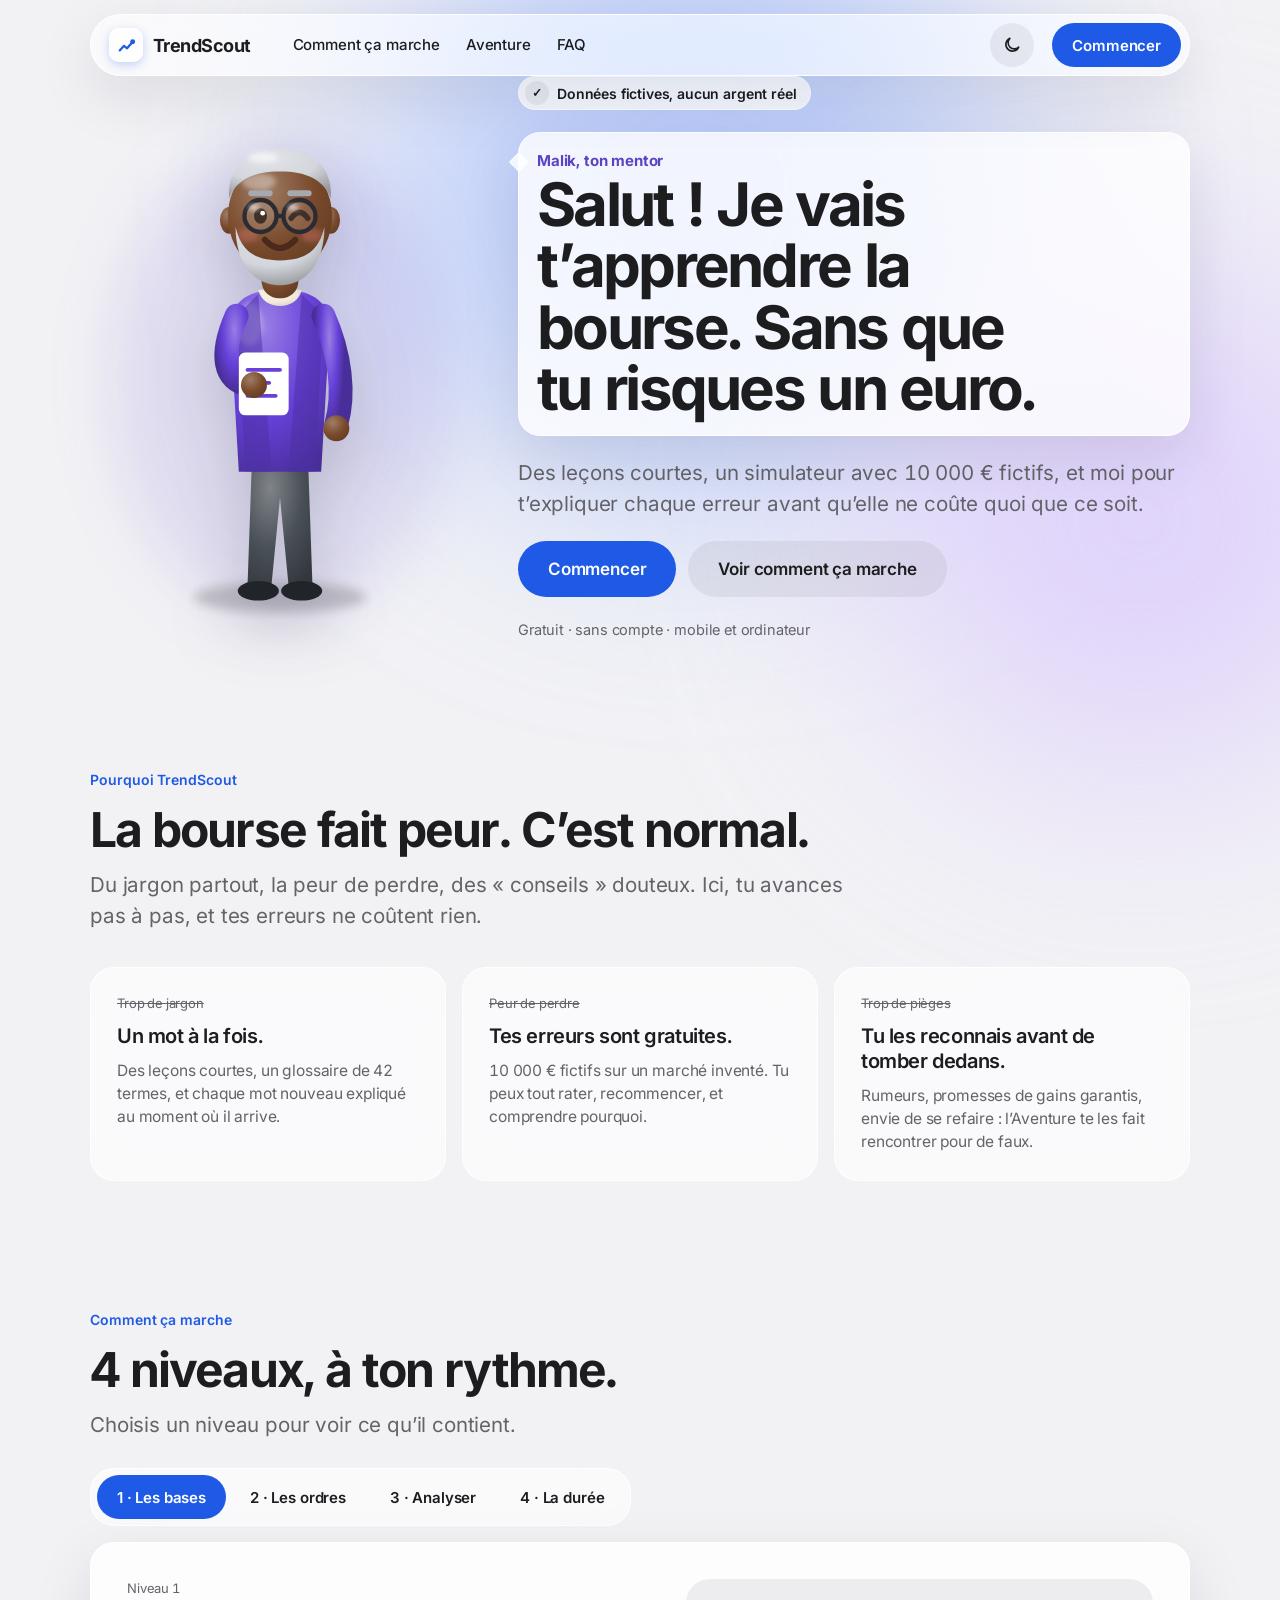
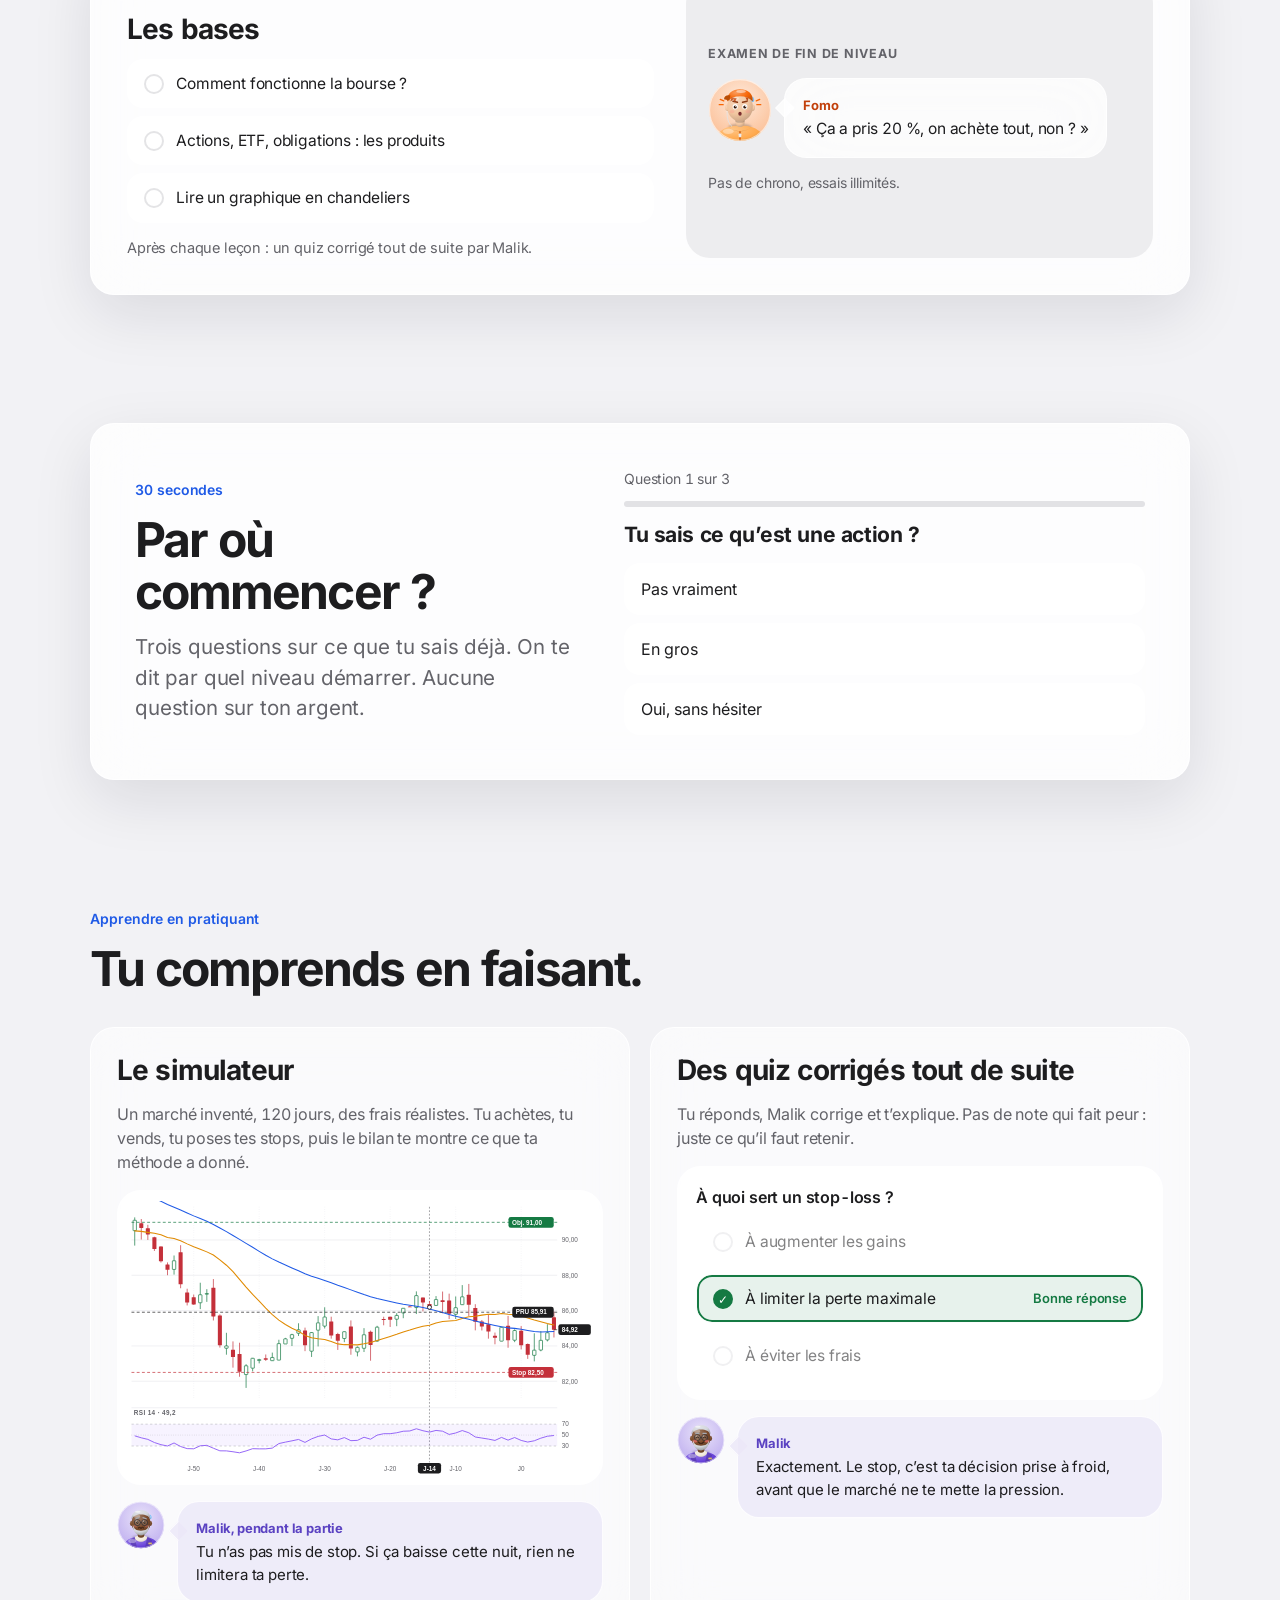
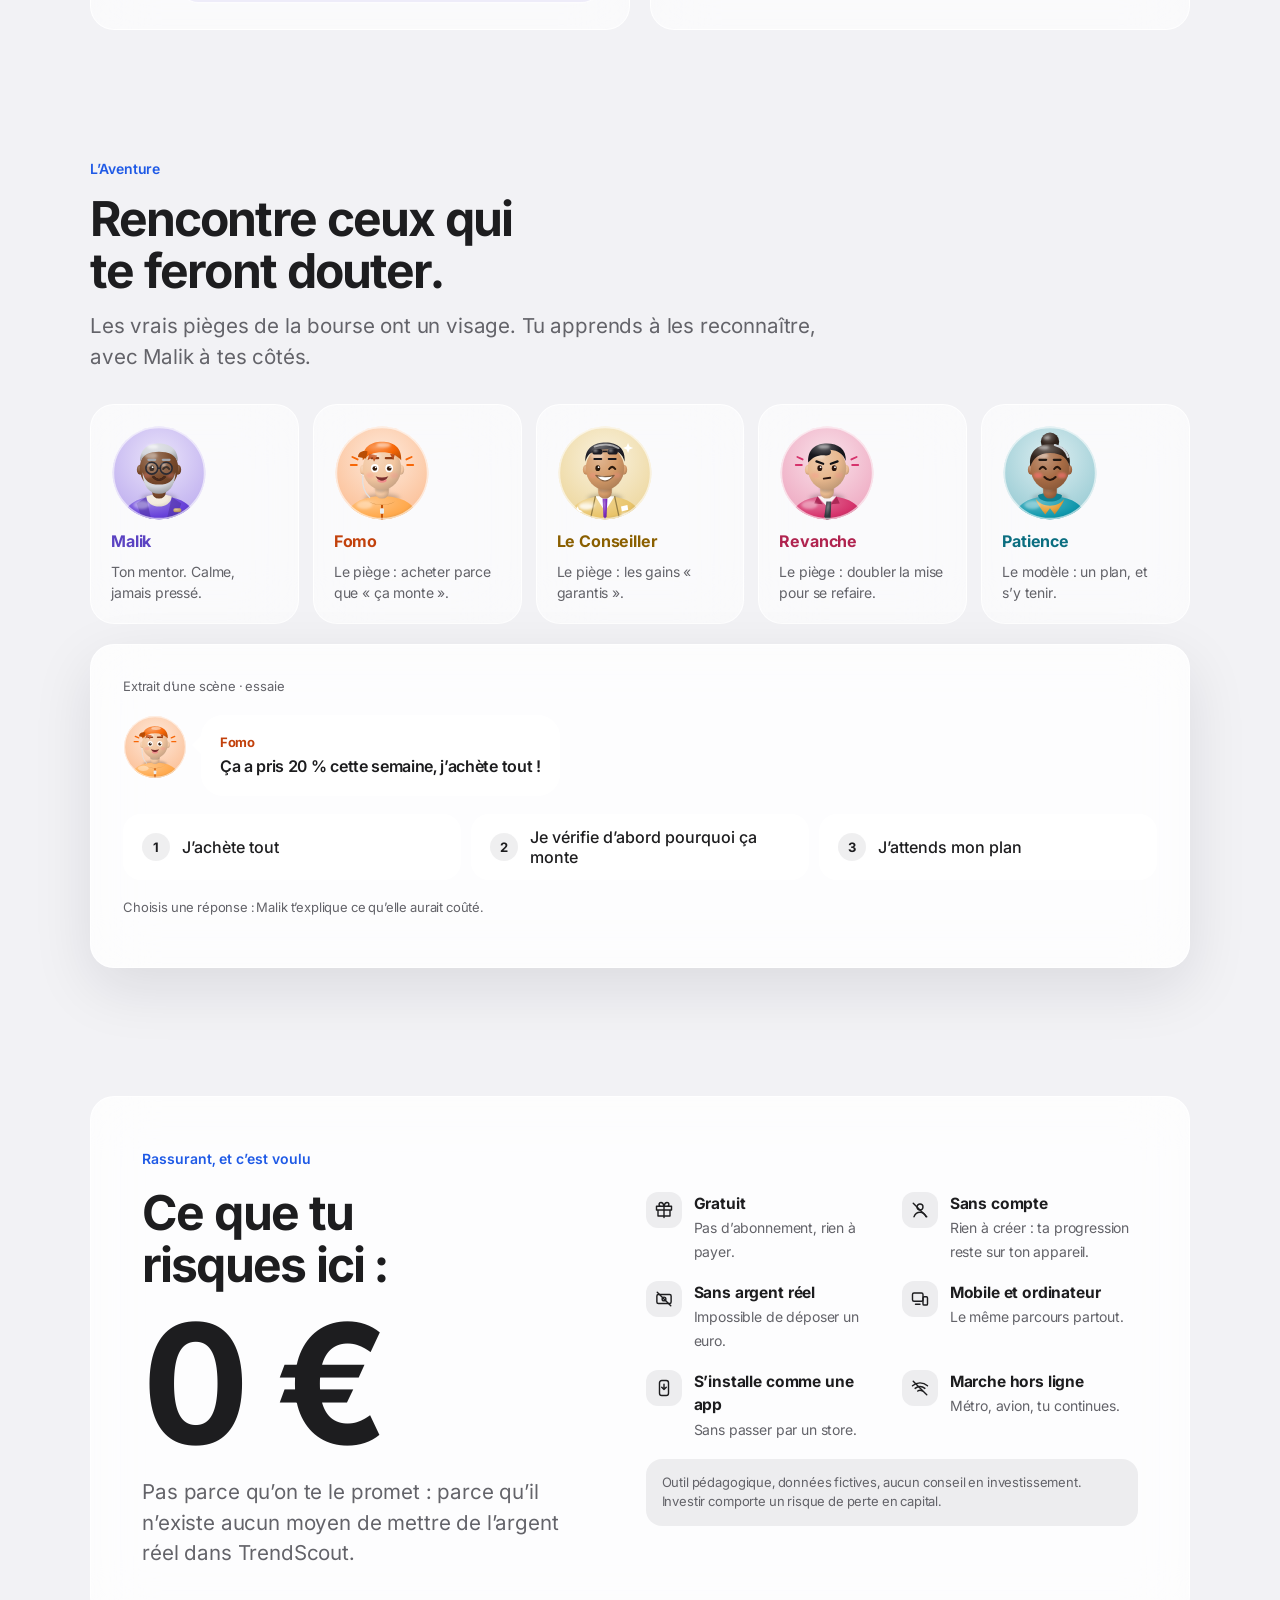
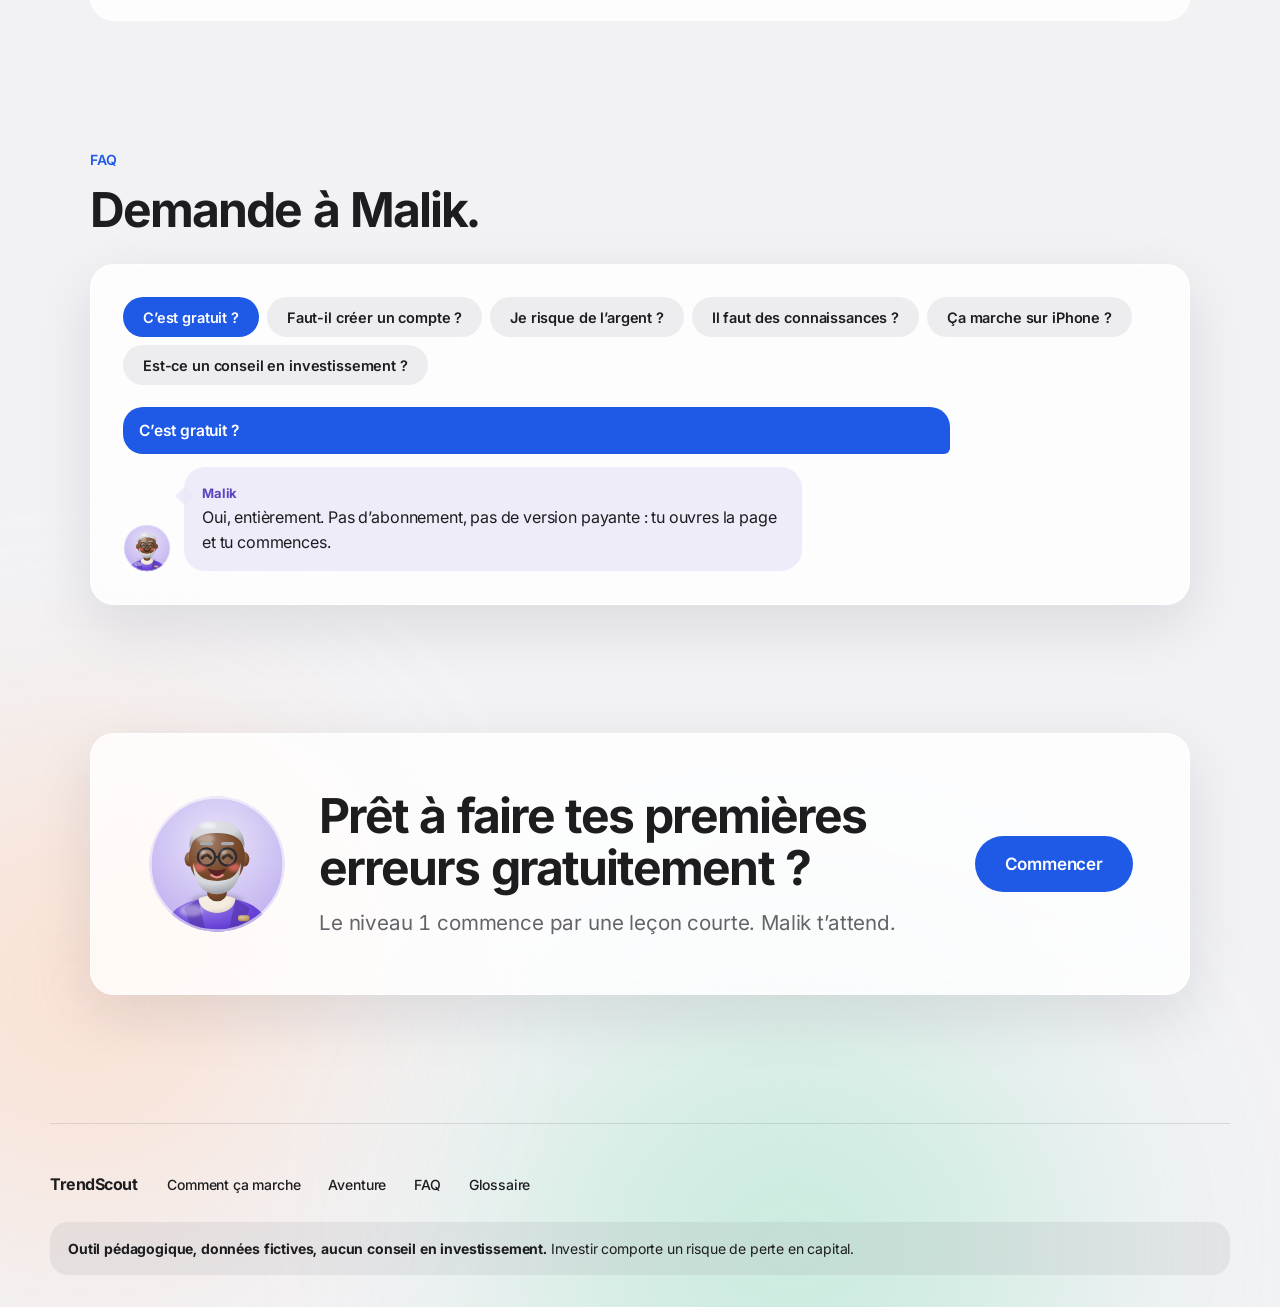
==== commit d3fdae90: "Étape 2 : page d'accueil publique (vitrine) et séparation de l'application - index.html devient la p" ====
--- a/index.html
+++ b/index.html
@@ -3,14 +3,25 @@
 <head>
   <meta charset="utf-8">
   <meta name="viewport" content="width=device-width, initial-scale=1, viewport-fit=cover">
-  <title>TrendScout – Apprendre la bourse</title>
-  <meta name="description" content="Leçons, simulateur de trading sur données fictives, quiz et calculateur de risque pour apprendre la bourse sans risque.">
-  <meta name="theme-color" content="#F2F2F5" id="meta-theme">
+  <title>TrendScout · Apprendre la bourse sans risque, gratuitement</title>
+  <meta name="description" content="Apprends la bourse pas à pas : leçons courtes, quiz corrigés et simulateur avec 10 000 € fictifs. Gratuit, sans argent réel, sans compte.">
+  <meta property="og:type" content="website">
+  <meta property="og:locale" content="fr_FR">
+  <meta property="og:title" content="Apprends la bourse. Sans risquer un euro.">
+  <meta property="og:description" content="Leçons courtes, simulateur avec 10 000 € fictifs et un mentor qui explique chaque erreur. Gratuit, sans compte.">
+  <!-- Si tu changes d'adresse de site, remplace le domaine ci-dessous (l'aperçu de partage en dépend). -->
+  <meta property="og:image" content="https://benett23.github.io/trendscout-pt/images/trendscout-partage-1200x630.png">
+  <meta property="og:image:width" content="1200">
+  <meta property="og:image:height" content="630">
+  <meta property="og:image:alt" content="TrendScout : apprends la bourse sans risquer un euro, avec Malik ton mentor.">
+  <meta name="twitter:card" content="summary_large_image">
+  <meta name="theme-color" content="#F2F2F5" media="(prefers-color-scheme: light)">
+  <meta name="theme-color" content="#0E0E12" media="(prefers-color-scheme: dark)">
   <link rel="manifest" href="manifest.webmanifest">
   <link rel="icon" href="icons/icon.svg" type="image/svg+xml">
   <link rel="apple-touch-icon" href="icons/apple-touch-icon.png">
   <script>
-    // Applique le thème avant l'affichage pour éviter un flash.
+    // Applique le thème avant l'affichage (même choix que dans l'application).
     (function () {
       var t = null;
       try { t = JSON.parse(localStorage.getItem("ts_theme")); } catch (e) {}
@@ -21,283 +32,253 @@
   <link rel="stylesheet" href="tokens.css">
   <link rel="stylesheet" href="jeu-tokens.css">
   <link rel="stylesheet" href="accueil-tokens.css">
-  <link rel="stylesheet" href="app.css">
+  <link rel="stylesheet" href="vitrine.css">
 </head>
 <body>
-  <!-- Icônes -->
-  <svg width="0" height="0" style="position:absolute" aria-hidden="true" focusable="false">
-    <defs>
-      <symbol id="i-book" viewBox="0 0 24 24"><path d="M4 5.5A2.5 2.5 0 0 1 6.5 3H20v15H6.5A2.5 2.5 0 0 0 4 20.5z"/><path d="M4 20.5A2.5 2.5 0 0 0 6.5 23H20v-5"/></symbol>
-      <symbol id="i-chart" viewBox="0 0 24 24"><path d="M7 4v3M7 14v3M12 8v2M12 17v3M17 3v3M17 12v4"/><rect x="5.5" y="7" width="3" height="7" rx="1"/><rect x="10.5" y="10" width="3" height="7" rx="1"/><rect x="15.5" y="6" width="3" height="6" rx="1"/></symbol>
-      <symbol id="i-quiz" viewBox="0 0 24 24"><circle cx="12" cy="12" r="9"/><path d="M9.6 9.4a2.5 2.5 0 1 1 3.5 2.3c-.7.4-1.1.9-1.1 1.7"/><circle cx="12" cy="17" r=".7" fill="currentColor"/></symbol>
-      <symbol id="i-calc" viewBox="0 0 24 24"><rect x="5" y="3" width="14" height="18" rx="3"/><path d="M8.5 7.5h7M9 12h.01M12 12h.01M15 12h.01M9 16h.01M12 16h.01M15 16h.01"/></symbol>
-      <symbol id="i-gloss" viewBox="0 0 24 24"><path d="M5 4h11a3 3 0 0 1 3 3v13H8a3 3 0 0 1-3-3z"/><path d="M9 8h6M9 12h6"/></symbol>
-      <symbol id="i-sun" viewBox="0 0 24 24"><circle cx="12" cy="12" r="4"/><path d="M12 2v2M12 20v2M4.9 4.9l1.4 1.4M17.7 17.7l1.4 1.4M2 12h2M20 12h2M4.9 19.1l1.4-1.4M17.7 6.3l1.4-1.4"/></symbol>
-      <symbol id="i-moon" viewBox="0 0 24 24"><path d="M20 14.5A8 8 0 1 1 9.5 4 6.5 6.5 0 0 0 20 14.5z"/></symbol>
-      <symbol id="i-up" viewBox="0 0 24 24"><path d="M12 19V5M6 11l6-6 6 6"/></symbol>
-      <symbol id="i-down" viewBox="0 0 24 24"><path d="M12 5v14M6 13l6 6 6-6"/></symbol>
-      <symbol id="i-stop" viewBox="0 0 24 24"><circle cx="12" cy="12" r="9"/><path d="M8 12h8"/></symbol>
-      <symbol id="i-flag" viewBox="0 0 24 24"><path d="M6 21V4M6 5h11l-2 4 2 4H6"/></symbol>
-      <symbol id="i-info" viewBox="0 0 24 24"><circle cx="12" cy="12" r="9"/><path d="M12 11v5M12 8h.01"/></symbol>
-      <symbol id="i-check" viewBox="0 0 24 24"><path d="M5 12.5l4.5 4.5L19 7.5"/></symbol>
-      <symbol id="i-x" viewBox="0 0 24 24"><path d="M6 6l12 12M18 6L6 18"/></symbol>
-      <symbol id="i-play" viewBox="0 0 24 24"><path d="M8 5l11 7-11 7z"/></symbol>
-      <symbol id="i-warn" viewBox="0 0 24 24"><path d="M12 4l9 16H3z"/><path d="M12 10v4M12 17h.01"/></symbol>
-      <symbol id="i-lock" viewBox="0 0 24 24"><rect x="5" y="11" width="14" height="9" rx="2.5"/><path d="M8 11V8a4 4 0 0 1 8 0v3"/></symbol>
-      <symbol id="i-award" viewBox="0 0 24 24"><circle cx="12" cy="9" r="5"/><path d="M9 13.5L8 21l4-2 4 2-1-7.5"/></symbol>
-      <symbol id="i-flame" viewBox="0 0 24 24"><path d="M12 21a6 6 0 0 0 6-6c0-3-2-4.5-3-7-1 1-1.5 2-1.5 3.5C12.5 9 12 6 12 3c-3 3-6 6-6 12a6 6 0 0 0 6 6z"/></symbol>
-      <symbol id="i-shield" viewBox="0 0 24 24"><path d="M12 3l8 3v6c0 4.5-3.2 8-8 9-4.8-1-8-4.5-8-9V6z"/><path d="M9 12l2 2 4-4"/></symbol>
-      <symbol id="i-clock" viewBox="0 0 24 24"><circle cx="12" cy="12" r="9"/><path d="M12 7v5l3 2"/></symbol>
-      <symbol id="i-star" viewBox="0 0 24 24"><path d="M12 3l2.7 5.6 6.1.9-4.4 4.3 1 6.1L12 17l-5.4 2.9 1-6.1L3.2 9.5l6.1-.9z"/></symbol>
-      <symbol id="i-map" viewBox="0 0 24 24"><path d="M9 4L3 6v14l6-2 6 2 6-2V4l-6 2z"/><path d="M9 4v14M15 6v14"/></symbol>
-      <symbol id="n-home" viewBox="0 0 24 24"><path d="M4 10.5 12 4l8 6.5V20h-5.5v-6h-5v6H4z"/></symbol>
-      <symbol id="n-flag" viewBox="0 0 24 24"><path d="M5 21V4"/><path d="M5 4h11l-2 4 2 4H5"/></symbol>
-      <symbol id="n-book" viewBox="0 0 24 24"><path d="M3 5.5c2.5-1 5.5-1 9 1v13c-3.5-2-6.5-2-9-1z"/><path d="M21 5.5c-2.5-1-5.5-1-9 1v13c3.5-2 6.5-2 9-1z"/></symbol>
-      <symbol id="n-chart" viewBox="0 0 24 24"><path d="M7 3v4M7 15v6M17 3v3M17 17v4"/><rect x="4.5" y="7" width="5" height="8" rx="1"/><rect x="14.5" y="6" width="5" height="11" rx="1"/></symbol>
-      <symbol id="n-quiz" viewBox="0 0 24 24"><rect x="3.5" y="3.5" width="17" height="17" rx="5"/><path d="m8 12.5 2.8 2.8L16.5 9"/></symbol>
-      <symbol id="n-calc" viewBox="0 0 24 24"><rect x="5" y="2.5" width="14" height="19" rx="3"/><path d="M8.5 7h7M8.5 12h.01M12 12h.01M15.5 12h.01M8.5 16h.01M12 16h.01M15.5 16h.01"/></symbol>
-      <symbol id="n-gloss" viewBox="0 0 24 24"><path d="M5 4.5A1.5 1.5 0 0 1 6.5 3H19v15H6.5A1.5 1.5 0 0 0 5 19.5z"/><path d="M5 19.5A1.5 1.5 0 0 0 6.5 21H19"/></symbol>
-      <symbol id="n-more" viewBox="0 0 24 24"><circle cx="6" cy="12" r="1.5"/><circle cx="12" cy="12" r="1.5"/><circle cx="18" cy="12" r="1.5"/></symbol>
-      <symbol id="i-install" viewBox="0 0 24 24"><path d="M12 4v11M7 11l5 5 5-5M5 20h14"/></symbol>
-    </defs>
-  </svg>
-
-  <div class="v" id="app">
-    <div class="orbs" aria-hidden="true"><i class="orb o1"></i><i class="orb o2"></i><i class="orb o3"></i><i class="orb o4"></i></div>
-
-    <div class="layout">
-      <!-- Barre latérale (ordinateur) -->
-      <aside class="side glass">
-        <a class="brand" href="#home"><span class="brand-mark" aria-hidden="true"><svg width="20" height="20" viewBox="0 0 34 34"><path d="M6 25 13 17.5 18 21.5 27 11" fill="none" stroke="var(--accent)" stroke-width="3.6" stroke-linecap="round" stroke-linejoin="round"/><circle cx="27" cy="11" r="4" fill="var(--accent)"/></svg></span><span class="title-m">TrendScout</span></a>
-        <nav class="side-nav" aria-label="Navigation principale">
-          <a class="nav-link is-active" data-tab="home" data-hash="home" href="#home"><svg class="ic" width="18" height="18" aria-hidden="true"><use href="#n-home"/></svg>Accueil</a>
-          <a class="nav-link" data-tab="adventure" data-hash="adventure" href="#adventure"><svg class="ic" width="18" height="18" aria-hidden="true"><use href="#n-flag"/></svg>Aventure</a>
-          <a class="nav-link" data-tab="learn" data-hash="learn" href="#learn"><svg class="ic" width="18" height="18" aria-hidden="true"><use href="#n-book"/></svg>Apprendre<span class="nav-count" id="nav-learn-count"></span></a>
-          <a class="nav-link" data-tab="sim" data-hash="sim" href="#sim"><svg class="ic" width="18" height="18" aria-hidden="true"><use href="#n-chart"/></svg>Simulateur<span class="nav-dot hidden" id="nav-sim-dot" role="img" aria-label="Partie en cours"></span></a>
-          <a class="nav-link" data-tab="review" data-hash="quiz" href="#quiz"><svg class="ic" width="18" height="18" aria-hidden="true"><use href="#n-quiz"/></svg>Quiz</a>
-          <span class="nav-gap"></span>
-          <a class="nav-link" data-tab="tools" data-hash="risk" href="#risk"><svg class="ic" width="18" height="18" aria-hidden="true"><use href="#n-calc"/></svg>Calculateur</a>
-          <a class="nav-link" data-tab="tools" data-hash="gloss" href="#gloss"><svg class="ic" width="18" height="18" aria-hidden="true"><use href="#n-gloss"/></svg>Glossaire</a>
+<div class="v l-root" id="root">
+  <div class="orb o1" aria-hidden="true"></div>
+  <div class="orb o2" aria-hidden="true"></div>
+  <div class="orb o3" aria-hidden="true"></div>
+  <div class="orb o4" aria-hidden="true"></div>
+
+  <div class="page">
+    <div class="l-wrap" style="padding-top: 14px">
+      <header class="l-header" role="banner">
+        <a href="#haut" class="logo-link" aria-label="TrendScout, retour en haut">
+          <span class="brand-mark"><svg width="21" height="21" viewBox="0 0 34 34" aria-hidden="true"><path d="M6 25 13 17.5 18 21.5 27 11" fill="none" stroke="var(--accent)" stroke-width="3.6" stroke-linecap="round" stroke-linejoin="round"/><circle cx="27" cy="11" r="4" fill="var(--accent)"/></svg></span>
+          <span class="logo-txt">TrendScout</span>
+        </a>
+        <nav aria-label="Sections de la page" class="l-hide-sm hd-nav">
+          <a href="#comment" class="l-navlink">Comment ça marche</a>
+          <a href="#aventure" class="l-navlink">Aventure</a>
+          <a href="#faq" class="l-navlink">FAQ</a>
         </nav>
-        <div class="side-foot">
-          <button class="btn btn-plain btn-sm hidden" id="install-btn" type="button"><svg class="ic" width="18" height="18" aria-hidden="true"><use href="#i-install"/></svg>Installer l'app</button>
-          <button class="btn btn-plain btn-sm theme-btn" type="button"></button>
-          <p class="caption">Outil pédagogique : données fictives, aucun conseil en investissement. Investir comporte un risque de perte en capital.</p>
-        </div>
-      </aside>
-
-      <!-- Barre du haut (mobile) -->
-      <header class="mtop">
-        <a class="brand" href="#home"><span class="brand-mark" aria-hidden="true"><svg width="20" height="20" viewBox="0 0 34 34"><path d="M6 25 13 17.5 18 21.5 27 11" fill="none" stroke="var(--accent)" stroke-width="3.6" stroke-linecap="round" stroke-linejoin="round"/><circle cx="27" cy="11" r="4" fill="var(--accent)"/></svg></span><span class="title-m">TrendScout</span></a>
-        <button class="btn btn-plain btn-sm theme-btn" type="button"></button>
+        <button class="l-icon-btn" id="theme-btn" type="button" style="margin-left: auto"></button>
+        <a href="app.html#home" class="btn btn-primary cta-go">Commencer</a>
       </header>
-
-      <main id="main">
-        <p class="disclaimer caption">Outil pédagogique : données fictives, aucun conseil en investissement. Investir comporte un risque de perte en capital.</p>
-
-        <!-- ACCUEIL -->
-        <section id="tab-home" class="tab active" data-title="Accueil">
-          <header class="page-head">
-            <div class="page-head-txt">
-              <span class="caption" id="home-kicker"></span>
-              <h1 class="title-xl" id="home-title"></h1>
-            </div>
-          </header>
-          <div class="glass-thick shadow resume" id="home-resume">
-            <span id="resume-av"></span>
-            <div class="resume-txt">
-              <span class="badge accent" id="resume-badge"></span>
-              <span class="title-l" id="resume-title"></span>
-              <span class="muted" id="resume-desc"></span>
-              <div class="bar"><span id="resume-bar"></span></div>
-            </div>
-            <button class="btn btn-primary resume-btn" id="resume-btn" type="button"></button>
-          </div>
-          <div class="home-cards">
-            <a class="glass home-card" href="#quiz">
-              <span class="hc-ic hc-accent"><svg class="ic" width="22" height="22" aria-hidden="true"><use href="#n-quiz"/></svg></span>
-              <span class="title-m">J'ai 2 minutes</span>
-              <span class="muted">Des questions de révision sur ce que tu as déjà vu, corrigées en direct.</span>
-              <span class="link">Lancer ›</span>
-            </a>
-            <a class="glass home-card" href="#sim">
-              <span class="hc-ic hc-up"><svg class="ic" width="22" height="22" aria-hidden="true"><use href="#n-chart"/></svg></span>
-              <span class="title-m">Pratiquer au simulateur</span>
-              <span class="muted">10 000 € fictifs, un marché inventé : apprends sans risque.</span>
-              <span class="link">Jouer ›</span>
-            </a>
-          </div>
-        </section>
-
-        <!-- APPRENDRE -->
-        <section id="tab-learn" class="tab" data-title="Apprendre">
-          <div id="path-view">
-            <header class="page-head">
-              <div class="page-head-txt">
-                <span class="caption">Ton parcours</span>
-                <h1 class="title-xl">Apprendre.</h1>
-                <p class="lead muted">4 niveaux, des leçons courtes et un examen à la fin de chaque niveau. Chaque étape se valide en répondant juste.</p>
-              </div>
-              <div class="glass prog-card">
-                <div class="prog-top"><span>Progression</span><span class="muted" id="learn-progress"></span></div>
-                <div class="bar" role="progressbar" aria-label="Progression du parcours" aria-valuemin="0" aria-valuemax="100" id="learn-barwrap"><span id="learn-bar"></span></div>
-              </div>
-            </header>
-            <div id="modules" class="modules"></div>
-          </div>
-          <article id="step-view" class="glass-thick lesson hidden"></article>
-        </section>
-
-        <!-- AVENTURE -->
-        <section id="tab-adventure" class="tab" data-title="Aventure">
-          <div id="adv-home"></div>
-          <article id="adv-scene" class="glass-thick lesson hidden"></article>
-        </section>
-
-        <!-- SIMULATEUR -->
-        <section id="tab-sim" class="tab" data-title="Simulateur">
-          <div id="sim-setup" class="glass-thick panel">
-            <h2 class="title-l">Simulateur de trading</h2>
-            <p class="muted">Tu as <strong>10 000 €</strong> virtuels. Le marché est généré au hasard : tu ne sais pas s'il est haussier, baissier ou latéral. Avance jour après jour, analyse le graphique, achète et vends. Frais : 0,1 % par ordre.</p>
-            <div class="field narrow">
-              <label for="sim-scenario">Scénario</label>
-              <select id="sim-scenario" class="input">
-                <option value="mystery">Mystère (recommandé)</option>
-                <option value="bull">Tendance haussière</option>
-                <option value="bear">Tendance baissière</option>
-                <option value="range">Marché latéral</option>
-                <option value="volatile">Marché volatil</option>
-              </select>
-              <span class="help">En mode mystère, le scénario est révélé à la fin de la partie.</span>
-            </div>
-            <div><button id="sim-start" class="btn btn-primary" type="button">Démarrer une partie</button></div>
-          </div>
-
-          <div id="sim-game" class="hidden">
-            <div class="stats glass">
-              <div class="stat"><span class="k">Jour</span><span class="v" id="st-day">–</span></div>
-              <div class="stat"><span class="k">Prix</span><span class="v" id="st-price">–</span></div>
-              <div class="stat"><span class="k">Liquidités</span><span class="v" id="st-cash">–</span></div>
-              <div class="stat"><span class="k">Position</span><span class="v" id="st-pos">–</span></div>
-              <div class="stat"><span class="k">Valeur totale</span><span class="v" id="st-equity">–</span></div>
-              <div class="stat" id="stat-perf"><span class="k">Performance</span><span class="v" id="st-perf">–</span></div>
-            </div>
-
-            <div class="glass chart-card">
-              <div class="chart-bar">
-                <div class="seg" role="group" aria-label="Indicateurs du graphique">
-                  <button type="button" class="on" data-ind="sma20" aria-pressed="true"><i class="sw" style="background:var(--c-sma20)"></i>SMA 20</button>
-                  <button type="button" class="on" data-ind="sma50" aria-pressed="true"><i class="sw" style="background:var(--c-sma50)"></i>SMA 50</button>
-                  <button type="button" class="on" data-ind="rsi" aria-pressed="true"><i class="sw" style="background:var(--c-rsi)"></i>RSI 14</button>
-                </div>
-                <span id="ohlc" class="caption"></span>
-              </div>
-              <canvas id="chart" role="img" aria-label="Graphique en chandeliers du marché simulé"></canvas>
-              <p class="caption legend"><span><i class="cd up"></i>Hausse (creux)</span><span><i class="cd down"></i>Baisse (plein)</span><span>▲ achat · ▼ vente</span></p>
-            </div>
-
-            <div class="timebar glass shadow" role="group" aria-label="Avancer dans le temps">
-              <button id="btn-next" class="btn btn-primary" type="button"><svg class="ic" width="18" height="18" aria-hidden="true"><use href="#i-play"/></svg>Jour suivant</button>
-              <button id="btn-week" class="btn btn-plain" type="button">+5 jours</button>
-              <button id="btn-auto" class="btn btn-plain" type="button">Auto</button>
-            </div>
-
-            <div id="sim-coach"></div>
-
-            <div class="glass order">
-              <div class="row">
-                <div class="field qty">
-                  <label for="qty">Quantité</label>
-                  <input id="qty" class="input" type="number" inputmode="numeric" min="1" step="1" value="10">
-                </div>
-                <button id="btn-max" class="btn btn-plain" type="button">Max</button>
-                <button id="btn-buy" class="btn btn-buy" type="button"><svg class="ic" width="18" height="18" aria-hidden="true"><use href="#i-up"/></svg>Acheter</button>
-                <button id="btn-sell" class="btn btn-sell" type="button"><svg class="ic" width="18" height="18" aria-hidden="true"><use href="#i-down"/></svg>Vendre</button>
-                <button id="btn-sell-all" class="btn btn-plain" type="button">Tout vendre</button>
-              </div>
-              <div class="row">
-                <div class="field qty">
-                  <label for="stop">Stop-loss (prix)</label>
-                  <input id="stop" class="input" type="number" inputmode="decimal" step="0.01" placeholder="optionnel">
-                </div>
-                <div class="field qty">
-                  <label for="target">Objectif (prix)</label>
-                  <input id="target" class="input" type="number" inputmode="decimal" step="0.01" placeholder="optionnel">
-                </div>
-                <button id="btn-levels" class="btn btn-plain" type="button">Appliquer</button>
-                <button id="btn-end" class="btn btn-plain end" type="button">Terminer la partie</button>
-              </div>
-            </div>
-
-
-            <div class="glass-thick panel">
-              <h3 class="title-m">Journal des opérations</h3>
-              <div id="journal" class="logs"></div>
-            </div>
-          </div>
-
-          <div id="sim-result" class="glass-thick panel hidden"></div>
-        </section>
-
-        <!-- RÉVISIONS -->
-        <section id="tab-review" class="tab" data-title="Quiz">
-          <div class="glass-thick panel" id="review-box"></div>
-        </section>
-
-        <!-- CALCULATEUR -->
-        <section id="tab-tools" class="tab" data-title="Outils">
-          <div class="seg tools-seg" role="group" aria-label="Choisir un outil">
-            <button type="button" class="on" data-tool="calc" aria-pressed="true">Calculateur</button>
-            <button type="button" data-tool="gloss" aria-pressed="false">Glossaire</button>
-          </div>
-          <div class="glass-thick panel" id="tool-calc">
-            <h2 class="title-l">Calculateur de taille de position</h2>
-            <p class="muted">Détermine combien de titres acheter pour ne risquer qu'un pourcentage fixe de ton capital.</p>
-            <div class="calc">
-              <div class="form-grid">
-                <div class="field"><label for="r-cap">Capital (€)</label><input class="input" id="r-cap" type="number" inputmode="decimal" value="10000" step="100"></div>
-                <div class="field"><label for="r-risk">Risque par trade (%)</label><input class="input" id="r-risk" type="number" inputmode="decimal" value="1" step="0.1"><span class="help">1 à 2 % est une règle courante.</span></div>
-                <div class="field"><label for="r-entry">Prix d'entrée</label><input class="input" id="r-entry" type="number" inputmode="decimal" value="50" step="0.01"></div>
-                <div class="field"><label for="r-stop">Stop-loss</label><input class="input" id="r-stop" type="number" inputmode="decimal" value="48" step="0.01"></div>
-                <div class="field"><label for="r-target">Objectif (optionnel)</label><input class="input" id="r-target" type="number" inputmode="decimal" value="56" step="0.01"></div>
-              </div>
-              <div class="calc-out">
-                <div id="r-schema" class="schema"></div>
-                <div id="r-out" class="result-grid glass"></div>
-                <div id="r-warn" class="keep warn hidden" role="status"><span class="k">Attention</span><p></p></div>
-              </div>
-            </div>
-          </div>
-
-          <div class="glass-thick panel hidden" id="tool-gloss">
-            <h2 class="title-l">Glossaire</h2>
-            <div class="field">
-              <label for="gloss-q">Rechercher un terme</label>
-              <input type="search" id="gloss-q" class="input" placeholder="Ex. : stop-loss, PER, ETF…" autocomplete="off">
-            </div>
-            <div id="gloss-list"></div>
-          </div>
-        </section>
-      </main>
     </div>
 
-    <!-- Barre d'onglets (mobile) -->
-    <nav class="tabbar glass shadow" aria-label="Navigation principale">
-      <a data-tab="home" class="is-active" href="#home"><svg class="ic" width="22" height="22" aria-hidden="true"><use href="#n-home"/></svg>Accueil</a>
-      <a data-tab="adventure" href="#adventure"><svg class="ic" width="22" height="22" aria-hidden="true"><use href="#n-flag"/></svg>Aventure</a>
-      <a data-tab="learn" href="#learn"><svg class="ic" width="22" height="22" aria-hidden="true"><use href="#n-book"/></svg>Apprendre</a>
-      <a data-tab="sim" href="#sim"><svg class="ic" width="22" height="22" aria-hidden="true"><use href="#n-chart"/></svg>Simuler</a>
-      <a data-tab="tools" href="#tools"><svg class="ic" width="22" height="22" aria-hidden="true"><use href="#n-more"/></svg>Outils</a>
-    </nav>
-
-    <div id="reward-zone" aria-live="polite"></div>
-    <div id="toast-zone" aria-live="polite" aria-atomic="true"></div>
+    <main id="haut">
+      <!-- Hero -->
+      <section class="l-wrap l-stack hero" aria-labelledby="ha">
+        <div class="l-hide-sm hero-malik">
+          <div class="hero-halo"></div>
+          <img src="assets/personnages/malik-pose.svg" alt="Malik, le mentor, en pied, un carnet à la main" width="260" height="520">
+        </div>
+        <div class="hero-txt l-reveal">
+          <span class="l-safe"><span class="dot" aria-hidden="true">✓</span>Données fictives, aucun argent réel</span>
+          <div class="hero-bubble-row">
+            <img class="g-av g-av-64 l-show-sm" src="assets/personnages/malik-encourageant.svg" alt="Malik, le mentor" width="64" height="64">
+            <div class="g-bubble shadow hero-bubble">
+              <span class="who" style="color: var(--ch-malik); font-size: 15px">Malik, ton mentor</span>
+              <h1 id="ha" class="l-h1">Salut ! Je vais t’apprendre la bourse. Sans que tu risques un euro.</h1>
+            </div>
+          </div>
+          <p class="l-lead">Des leçons courtes, un simulateur avec 10 000 € fictifs, et moi pour t’expliquer chaque erreur avant qu’elle ne coûte quoi que ce soit.</p>
+          <div class="l-stack hero-cta">
+            <a href="app.html#home" class="btn btn-primary l-cta cta-go">Commencer</a>
+            <a href="#comment" class="btn btn-plain l-cta">Voir comment ça marche</a>
+          </div>
+          <span class="caption" style="font-size: 14.5px">Gratuit · sans compte · mobile et ordinateur</span>
+        </div>
+      </section>
+
+      <!-- Pourquoi -->
+      <section class="l-wrap l-section" aria-labelledby="p-titre">
+        <div class="sec-head">
+          <span class="l-kicker">Pourquoi TrendScout</span>
+          <h2 id="p-titre" class="l-h2">La bourse fait peur. C’est normal.</h2>
+          <p class="l-lead">Du jargon partout, la peur de perdre, des « conseils » douteux. Ici, tu avances pas à pas, et tes erreurs ne coûtent rien.</p>
+        </div>
+        <div class="why-grid">
+          <div class="glass why-card">
+            <span class="caption" style="text-decoration: line-through">Trop de jargon</span>
+            <span class="title-m">Un mot à la fois.</span>
+            <span class="muted">Des leçons courtes, un glossaire de <span id="n-gloss">42</span> termes, et chaque mot nouveau expliqué au moment où il arrive.</span>
+          </div>
+          <div class="glass why-card">
+            <span class="caption" style="text-decoration: line-through">Peur de perdre</span>
+            <span class="title-m">Tes erreurs sont gratuites.</span>
+            <span class="muted">10 000 € fictifs sur un marché inventé. Tu peux tout rater, recommencer, et comprendre pourquoi.</span>
+          </div>
+          <div class="glass why-card">
+            <span class="caption" style="text-decoration: line-through">Trop de pièges</span>
+            <span class="title-m">Tu les reconnais avant de tomber dedans.</span>
+            <span class="muted">Rumeurs, promesses de gains garantis, envie de se refaire : l’Aventure te les fait rencontrer pour de faux.</span>
+          </div>
+        </div>
+      </section>
+
+      <!-- Comment ça marche -->
+      <section id="comment" class="l-wrap l-section" aria-labelledby="cc">
+        <div class="sec-head">
+          <span class="l-kicker">Comment ça marche</span>
+          <h2 id="cc" class="l-h2">4 niveaux, à ton rythme.</h2>
+          <p class="l-lead">Choisis un niveau pour voir ce qu’il contient.</p>
+        </div>
+        <div role="tablist" aria-label="Niveaux" class="glass lvl-tabs" id="lvl-tabs"></div>
+        <div role="tabpanel" id="lvl-panel" class="glass-thick shadow l-stack lvl-panel" aria-live="polite">
+          <div class="lvl-left">
+            <span class="caption" id="lvl-n"></span>
+            <span class="title-l" id="lvl-title"></span>
+            <ol class="lvl-list" id="lvl-list"></ol>
+            <span class="caption" style="font-size: 14.5px">Après chaque leçon : un quiz corrigé tout de suite par Malik.</span>
+          </div>
+          <div class="lvl-right">
+            <span class="lvl-exam-k">EXAMEN DE FIN DE NIVEAU</span>
+            <div class="row-top">
+              <img class="g-av g-av-64" id="lvl-img" src="assets/personnages/fomo-presse.svg" alt="" width="64" height="64">
+              <p class="g-bubble" id="lvl-bubble" style="margin: 0; font-size: 15.5px"><span class="who" id="lvl-who"></span><span id="lvl-line"></span></p>
+            </div>
+            <span class="caption" style="font-size: 14px">Pas de chrono, essais illimités.</span>
+          </div>
+        </div>
+      </section>
+
+      <!-- Par où commencer -->
+      <section id="depart" class="l-wrap l-section" aria-labelledby="qz-titre">
+        <div class="glass-thick shadow l-stack depart">
+          <div class="depart-left">
+            <span class="l-kicker">30 secondes</span>
+            <h2 id="qz-titre" class="l-h2">Par où commencer ?</h2>
+            <p class="l-lead" style="margin: 0">Trois questions sur ce que tu sais déjà. On te dit par quel niveau démarrer. Aucune question sur ton argent.</p>
+          </div>
+          <div class="depart-right" id="qz" aria-live="polite"></div>
+        </div>
+      </section>
+
+      <!-- Apprendre en pratiquant -->
+      <section class="l-wrap l-section" aria-labelledby="pr-titre">
+        <div class="sec-head">
+          <span class="l-kicker">Apprendre en pratiquant</span>
+          <h2 id="pr-titre" class="l-h2">Tu comprends en faisant.</h2>
+        </div>
+        <div class="prac-grid">
+          <article class="glass prac-card">
+            <span class="title-l">Le simulateur</span>
+            <span class="muted" style="font-size: 16px">Un marché inventé, 120 jours, des frais réalistes. Tu achètes, tu vends, tu poses tes stops, puis le bilan te montre ce que ta méthode a donné.</span>
+            <div class="glass-thick chart-box">
+              <img id="chart-img" src="images/graphique-clair.svg" alt="Graphique en chandeliers du simulateur avec deux moyennes mobiles, le RSI, et les lignes de prix d’achat, de stop et d’objectif" width="800" height="470">
+            </div>
+            <div class="row-top">
+              <img class="g-av g-av-48" src="assets/personnages/malik-inquiet.svg" alt="Malik, inquiet" width="48" height="48">
+              <p class="g-bubble mentor" style="margin: 0; font-size: 15px"><span class="who" style="color: var(--ch-malik)">Malik, pendant la partie</span>Tu n’as pas mis de stop. Si ça baisse cette nuit, rien ne limitera ta perte.</p>
+            </div>
+          </article>
+          <article class="glass prac-card">
+            <span class="title-l">Des quiz corrigés tout de suite</span>
+            <span class="muted" style="font-size: 16px">Tu réponds, Malik corrige et t’explique. Pas de note qui fait peur : juste ce qu’il faut retenir.</span>
+            <div class="glass-thick quiz-box">
+              <span style="font-weight: 600; font-size: 16px">À quoi sert un stop-loss ?</span>
+              <div class="opt is-disabled" style="min-height: 46px"><span class="dot"></span>À augmenter les gains</div>
+              <div class="opt is-correct" style="min-height: 46px"><span class="dot" style="border-color: var(--up); background: var(--up); color: #FFFFFF; font-size: 12px">✓</span>À limiter la perte maximale<span class="tag" style="color: var(--up)">Bonne réponse</span></div>
+              <div class="opt is-disabled" style="min-height: 46px"><span class="dot"></span>À éviter les frais</div>
+            </div>
+            <div class="row-top">
+              <img class="g-av g-av-48" src="assets/personnages/malik-content.svg" alt="Malik, content" width="48" height="48">
+              <p class="g-bubble mentor" style="margin: 0; font-size: 15px"><span class="who" style="color: var(--ch-malik)">Malik</span>Exactement. Le stop, c’est ta décision prise à froid, avant que le marché ne te mette la pression.</p>
+            </div>
+          </article>
+        </div>
+      </section>
+
+      <!-- Aventure -->
+      <section id="aventure" class="l-wrap l-section" aria-labelledby="a-titre">
+        <div class="sec-head">
+          <span class="l-kicker">L’Aventure</span>
+          <h2 id="a-titre" class="l-h2">Rencontre ceux qui te feront douter.</h2>
+          <p class="l-lead">Les vrais pièges de la bourse ont un visage. Tu apprends à les reconnaître, avec Malik à tes côtés.</p>
+        </div>
+        <ul aria-label="Les personnages" class="chars">
+          <li class="glass char"><img class="g-av g-av-96" src="assets/personnages/malik-encourageant.svg" alt="Malik, le mentor" width="96" height="96"><span style="font-weight: 700; color: var(--ch-malik)">Malik</span><span class="caption" style="font-size: 14px">Ton mentor. Calme, jamais pressé.</span></li>
+          <li class="glass char"><img class="g-av g-av-96" src="assets/personnages/fomo-excite.svg" alt="Fomo, le copain impulsif" width="96" height="96"><span style="font-weight: 700; color: var(--ch-fomo)">Fomo</span><span class="caption" style="font-size: 14px">Le piège : acheter parce que « ça monte ».</span></li>
+          <li class="glass char"><img class="g-av g-av-96" src="assets/personnages/conseiller-clin-d-oeil.svg" alt="Le Conseiller, en costume brillant" width="96" height="96"><span style="font-weight: 700; color: var(--ch-conseiller)">Le Conseiller</span><span class="caption" style="font-size: 14px">Le piège : les gains « garantis ».</span></li>
+          <li class="glass char"><img class="g-av g-av-96" src="assets/personnages/revanche-tendu.svg" alt="Revanche, tendu" width="96" height="96"><span style="font-weight: 700; color: var(--ch-revanche)">Revanche</span><span class="caption" style="font-size: 14px">Le piège : doubler la mise pour se refaire.</span></li>
+          <li class="glass char"><img class="g-av g-av-96" src="assets/personnages/patience-souriante.svg" alt="Patience, l’investisseuse sereine" width="96" height="96"><span style="font-weight: 700; color: var(--ch-patience)">Patience</span><span class="caption" style="font-size: 14px">Le modèle : un plan, et s’y tenir.</span></li>
+        </ul>
+
+        <div class="glass-thick shadow scene">
+          <span class="caption">Extrait d’une scène · essaie</span>
+          <div class="row-top" style="gap: 14px">
+            <img class="g-av g-av-64" src="assets/personnages/fomo-excite.svg" alt="Fomo, excité" width="64" height="64">
+            <p class="g-bubble scene-q"><span class="who" style="color: var(--ch-fomo); font-size: 13px">Fomo</span>Ça a pris 20 % cette semaine, j’achète tout !</p>
+          </div>
+          <div role="group" aria-label="Que réponds-tu ?" class="scene-choices" id="scene-choices"></div>
+          <span class="caption" id="scene-hint">Choisis une réponse : Malik t’explique ce qu’elle aurait coûté.</span>
+          <div id="scene-reply" aria-live="polite"></div>
+        </div>
+      </section>
+
+      <!-- Zéro risque -->
+      <section class="l-wrap l-section" aria-labelledby="r-titre">
+        <div class="glass-thick l-stack zero">
+          <div class="zero-left">
+            <span class="l-kicker">Rassurant, et c’est voulu</span>
+            <h2 id="r-titre" class="l-h2" style="margin: 0">Ce que tu risques ici :</h2>
+            <p aria-label="zéro euro" class="zero-big">0&nbsp;€</p>
+            <p class="l-lead" style="margin: 0; max-width: 34ch">Pas parce qu’on te le promet : parce qu’il n’existe aucun moyen de mettre de l’argent réel dans TrendScout.</p>
+          </div>
+          <div class="zero-right">
+            <ul class="guarantees">
+              <li><span class="g-ic"><svg width="18" height="18" viewBox="0 0 24 24" fill="none" stroke="currentColor" stroke-width="1.9" stroke-linecap="round" stroke-linejoin="round" aria-hidden="true"><path d="M20 12v8H4v-8M2 7h20v5H2zM12 22V7M12 7H8a2.5 2.5 0 1 1 0-5c3 0 4 5 4 5zm0 0h4a2.5 2.5 0 1 0 0-5c-3 0-4 5-4 5z"/></svg></span><span><strong>Gratuit</strong><span class="muted">Pas d’abonnement, rien à payer.</span></span></li>
+              <li><span class="g-ic"><svg width="18" height="18" viewBox="0 0 24 24" fill="none" stroke="currentColor" stroke-width="1.9" stroke-linecap="round" stroke-linejoin="round" aria-hidden="true"><circle cx="12" cy="8" r="4"/><path d="M4 21c1.5-4 4.5-6 8-6s6.5 2 8 6"/><path d="M3 3l18 18"/></svg></span><span><strong>Sans compte</strong><span class="muted">Rien à créer : ta progression reste sur ton appareil.</span></span></li>
+              <li><span class="g-ic"><svg width="18" height="18" viewBox="0 0 24 24" fill="none" stroke="currentColor" stroke-width="1.9" stroke-linecap="round" stroke-linejoin="round" aria-hidden="true"><rect x="2.5" y="6" width="19" height="12" rx="2"/><circle cx="12" cy="12" r="2.5"/><path d="M3 3l18 18"/></svg></span><span><strong>Sans argent réel</strong><span class="muted">Impossible de déposer un euro.</span></span></li>
+              <li><span class="g-ic"><svg width="18" height="18" viewBox="0 0 24 24" fill="none" stroke="currentColor" stroke-width="1.9" stroke-linecap="round" stroke-linejoin="round" aria-hidden="true"><rect x="2" y="4" width="14" height="11" rx="2"/><path d="M6 19h6"/><rect x="16" y="9" width="6" height="11" rx="1.5"/></svg></span><span><strong>Mobile et ordinateur</strong><span class="muted">Le même parcours partout.</span></span></li>
+              <li><span class="g-ic"><svg width="18" height="18" viewBox="0 0 24 24" fill="none" stroke="currentColor" stroke-width="1.9" stroke-linecap="round" stroke-linejoin="round" aria-hidden="true"><rect x="6" y="2" width="12" height="20" rx="3"/><path d="M12 7v7M9 11l3 3 3-3"/></svg></span><span><strong>S’installe comme une app</strong><span class="muted">Sans passer par un store.</span></span></li>
+              <li><span class="g-ic"><svg width="18" height="18" viewBox="0 0 24 24" fill="none" stroke="currentColor" stroke-width="1.9" stroke-linecap="round" stroke-linejoin="round" aria-hidden="true"><path d="M2 9a15 15 0 0 1 20 0M5.5 12.5a10 10 0 0 1 13 0M9 16a5 5 0 0 1 6 0"/><path d="M3 3l18 18"/></svg></span><span><strong>Marche hors ligne</strong><span class="muted">Métro, avion, tu continues.</span></span></li>
+            </ul>
+            <p class="caption warn-note" role="note">Outil pédagogique, données fictives, aucun conseil en investissement. Investir comporte un risque de perte en capital.</p>
+          </div>
+        </div>
+      </section>
+
+      <!-- FAQ -->
+      <section id="faq" class="l-wrap l-section" aria-labelledby="f-titre">
+        <div class="sec-head">
+          <span class="l-kicker">FAQ</span>
+          <h2 id="f-titre" class="l-h2">Demande à Malik.</h2>
+        </div>
+        <div class="glass-thick shadow faq-box">
+          <div role="group" aria-label="Choisis une question" class="faq-chips" id="faq-chips"></div>
+          <div aria-live="polite" class="faq-chat">
+            <p class="faq-q" id="faq-q"></p>
+            <div class="row-end">
+              <img class="g-av g-av-48" src="assets/personnages/malik-content.svg" alt="Malik" width="48" height="48">
+              <p class="g-bubble mentor faq-a"><span class="who" style="color: var(--ch-malik)">Malik</span><span id="faq-a"></span></p>
+            </div>
+          </div>
+        </div>
+      </section>
+
+      <!-- Dernier appel -->
+      <section class="l-wrap l-section" aria-labelledby="cta-titre">
+        <div class="glass-thick shadow l-stack final">
+          <img class="g-av final-av" src="assets/personnages/malik-fier.svg" alt="Malik, fier" width="140" height="140">
+          <div class="final-txt">
+            <h2 id="cta-titre" class="l-h2">Prêt à faire tes premières erreurs gratuitement ?</h2>
+            <p class="l-lead">Le niveau 1 commence par une leçon courte. Malik t’attend.</p>
+          </div>
+          <a href="app.html#home" class="btn btn-primary l-cta cta-go">Commencer</a>
+        </div>
+      </section>
+    </main>
+
+    <footer class="l-wrap l-footer">
+      <div class="l-stack foot-row">
+        <span style="font-weight: 700; letter-spacing: -0.03em">TrendScout</span>
+        <nav aria-label="Pied de page" class="foot-nav">
+          <a href="#comment" class="l-navlink">Comment ça marche</a>
+          <a href="#aventure" class="l-navlink">Aventure</a>
+          <a href="#faq" class="l-navlink">FAQ</a>
+          <a href="app.html#gloss" class="l-navlink">Glossaire</a>
+        </nav>
+      </div>
+      <p class="foot-warn"><strong>Outil pédagogique, données fictives, aucun conseil en investissement.</strong> Investir comporte un risque de perte en capital.</p>
+    </footer>
   </div>
-
-  <script src="data.js"></script>
-  <script src="jeu-data.js"></script>
-  <script src="app.js"></script>
-  <script src="jeu.js"></script>
-  <script src="main.js"></script>
+</div>
+
+<script src="data.js"></script>
+<script src="vitrine.js"></script>
 </body>
 </html>
--- a/vitrine.css
+++ b/vitrine.css
@@ -0,0 +1,151 @@
+/* Page d'accueil publique : mise en page propre à la vitrine, par-dessus les tokens (accueil-tokens.css). */
+
+@font-face {
+  font-family: "Inter"; font-style: normal; font-weight: 400 700; font-display: swap;
+  src: url(fonts/inter-latin-ext.woff2) format("woff2");
+  unicode-range: U+0100-02BA, U+02BD-02C5, U+02C7-02CC, U+02CE-02D7, U+02DD-02FF, U+0304, U+0308, U+0329, U+1D00-1DBF, U+1E00-1E9F, U+1EF2-1EFF, U+2020, U+20A0-20AB, U+20AD-20C4, U+2113, U+2C60-2C7F, U+A720-A7FF;
+}
+@font-face {
+  font-family: "Inter"; font-style: normal; font-weight: 400 700; font-display: swap;
+  src: url(fonts/inter-latin.woff2) format("woff2");
+  unicode-range: U+0000-00FF, U+0131, U+0152-0153, U+02BB-02BC, U+02C6, U+02DA, U+02DC, U+0304, U+0308, U+0329, U+2000-206F, U+20AC, U+2122, U+2191, U+2193, U+2212, U+2215, U+FEFF, U+FFFD;
+}
+
+html { scroll-behavior: smooth; -webkit-text-size-adjust: 100%; }
+body { margin: 0; background: var(--bg); color: var(--text); }
+@media (prefers-reduced-motion: reduce) { html { scroll-behavior: auto; } }
+a { color: inherit; } a:hover { color: inherit; }
+.hidden { display: none !important; }
+#root.v { min-height: 100vh; overflow: clip; }   /* clip : l'en-tête collant continue de coller */
+.v h1, .v h2, .v h3, .v p { margin: 0; }
+.page { position: relative; }
+section[id], main[id] { scroll-margin-top: 90px; }
+
+/* Orbes de fond */
+.orb { position: absolute; }
+.o1 { left: 30%; top: -120px; width: 620px; height: 620px; background: var(--orb-1); }
+.o2 { right: -120px; top: 260px; width: 520px; height: 520px; background: var(--orb-2); }
+.o3 { left: 40%; bottom: -200px; width: 560px; height: 520px; background: var(--orb-3); }
+.o4 { left: -160px; bottom: 80px; width: 480px; height: 480px; background: var(--orb-4); }
+@container (max-width: 760px) {
+  .o1 { left: -80px; top: -60px; width: 320px; height: 320px; filter: blur(90px); }
+  .o2 { right: -100px; top: 420px; width: 300px; height: 300px; filter: blur(90px); }
+  .o3 { left: -60px; bottom: 120px; width: 300px; height: 300px; filter: blur(90px); }
+  .o4 { display: none; }
+}
+
+/* En-tête */
+.logo-link { display: flex; align-items: center; gap: 10px; text-decoration: none; }
+.brand-mark { width: 34px; height: 34px; border-radius: 10px; background: var(--glass-thick); border: 1px solid var(--glass-edge); box-shadow: 0 3px 10px rgba(31, 90, 230, .25); display: grid; place-items: center; flex: none; }
+.logo-txt { font-weight: 700; font-size: 18px; letter-spacing: -0.03em; }
+.hd-nav { display: flex; gap: 2px; margin-left: 12px; }
+svg.ic { fill: none; stroke: currentColor; stroke-width: 1.9; stroke-linecap: round; stroke-linejoin: round; }
+
+/* Hero */
+.hero { padding-top: 56px; display: flex; flex-wrap: wrap; align-items: center; gap: 48px; }
+.hero-malik { flex: 0 1 380px; position: relative; display: flex; justify-content: center; }
+.hero-halo { position: absolute; inset: 40px 20px 0; border-radius: 50%; background: var(--ch-malik-soft); filter: blur(30px); }
+.hero-malik img { position: relative; width: 260px; height: 520px; filter: drop-shadow(0 24px 30px rgba(20, 20, 40, .18)); }
+.hero-txt { flex: 1 1 520px; min-width: 0; display: flex; flex-direction: column; gap: 22px; }
+.hero-txt .l-safe { align-self: flex-start; }
+.hero-bubble-row { display: flex; gap: 12px; align-items: flex-start; }
+.hero-bubble { flex: 1; padding: 28px 32px; border-radius: 32px; }
+.hero-bubble .l-h1 { font-size: clamp(32px, 5vw, 60px); }
+.hero-cta { display: flex; flex-wrap: wrap; gap: 12px; }
+.v .l-cta { text-decoration: none; }
+
+/* Titres de section */
+.sec-head { display: flex; flex-direction: column; gap: 14px; max-width: 760px; }
+.row-top { display: flex; gap: 12px; align-items: flex-start; }
+.row-end { display: flex; gap: 12px; align-items: flex-end; }
+
+/* Pourquoi */
+.why-grid { margin-top: 36px; display: grid; grid-template-columns: repeat(auto-fit, minmax(min(300px, 100%), 1fr)); gap: 16px; }
+.why-card { padding: 26px; display: flex; flex-direction: column; gap: 10px; }
+.why-card .muted { font-size: 15.5px; }
+
+/* Niveaux */
+.lvl-tabs { margin-top: 28px; padding: 6px; border-radius: 999px; display: inline-flex; flex-wrap: wrap; gap: 4px; }
+.lvl-tabs .btn { min-height: 44px; cursor: pointer; }
+.lvl-tabs .btn:not(.btn-primary) { background: transparent; color: var(--text); }
+.lvl-tabs .btn:not(.btn-primary):hover { background: var(--fill); }
+.lvl-panel { margin-top: 16px; padding: clamp(22px, 3vw, 36px); border-radius: 30px; display: flex; flex-wrap: wrap; gap: 32px; align-items: stretch; }
+.lvl-left { flex: 1 1 380px; display: flex; flex-direction: column; gap: 14px; }
+.lvl-list { margin: 0; padding: 0; list-style: none; display: flex; flex-direction: column; gap: 8px; }
+.lvl-list .opt { min-height: 48px; cursor: default; }
+.lvl-right { flex: 1 1 320px; border-radius: 24px; padding: 22px; background: var(--fill); display: flex; flex-direction: column; gap: 14px; justify-content: center; }
+.lvl-exam-k { font-size: 12.5px; font-weight: 700; letter-spacing: .06em; color: var(--muted); }
+
+/* Par où commencer */
+.depart { padding: clamp(22px, 4vw, 44px); border-radius: 34px; display: flex; flex-wrap: wrap; gap: clamp(20px, 4vw, 48px); align-items: center; }
+.depart-left { flex: 1 1 340px; display: flex; flex-direction: column; gap: 14px; }
+.depart-right { flex: 1 1 420px; min-width: 0; display: flex; flex-direction: column; gap: 14px; }
+.qz-step { display: flex; flex-direction: column; gap: 12px; }
+.qz-q { margin: 6px 0 0; font-size: 21px; font-weight: 700; letter-spacing: -0.02em; }
+.qz-opts { display: flex; flex-direction: column; gap: 8px; }
+.qz-opts .opt { min-height: 52px; width: 100%; text-align: left; font: inherit; font-size: 16px; cursor: pointer; color: var(--text); }
+.qz-res { display: flex; flex-direction: column; gap: 14px; animation: g-rise 240ms ease both; }
+.qz-actions { display: flex; flex-wrap: wrap; gap: 10px; align-items: center; }
+
+/* Pratique */
+.prac-grid { margin-top: 32px; display: grid; grid-template-columns: repeat(auto-fit, minmax(min(420px, 100%), 1fr)); gap: 20px; }
+.prac-card { padding: 26px; display: flex; flex-direction: column; gap: 16px; }
+.chart-box { border-radius: 20px; padding: 10px; }
+.chart-box img { width: 100%; height: auto; display: block; }
+.quiz-box { border-radius: 20px; padding: 18px; display: flex; flex-direction: column; gap: 8px; }
+
+/* Aventure */
+.chars { margin: 32px 0 0; padding: 0; list-style: none; display: grid; grid-template-columns: repeat(auto-fit, minmax(min(190px, 100%), 1fr)); gap: 14px; }
+.char { padding: 20px; display: flex; flex-direction: column; align-items: flex-start; gap: 8px; }
+.scene { margin-top: 20px; padding: clamp(20px, 3vw, 32px); display: flex; flex-direction: column; gap: 18px; }
+.scene-q { margin: 4px 0 0; font-size: clamp(17px, 2vw, 21px); font-weight: 600; letter-spacing: -0.02em; }
+.scene-choices { display: grid; grid-template-columns: repeat(auto-fit, minmax(min(240px, 100%), 1fr)); gap: 10px; }
+.v .g-choice { cursor: pointer; }
+.scene-reply { display: flex; gap: 14px; align-items: flex-start; animation: g-rise 220ms ease both; }
+.scene-reply .g-bubble { margin: 4px 0 0; font-size: 17px; }
+.scene-reply-col { display: flex; flex-direction: column; gap: 10px; }
+
+/* Zéro risque */
+.zero { border-radius: 36px; padding: clamp(28px, 4vw, 52px); display: flex; gap: clamp(24px, 4vw, 56px); align-items: center; }
+.zero-left { flex: 1 1 380px; display: flex; flex-direction: column; gap: 18px; }
+.zero-big { font-size: clamp(88px, 13vw, 168px); font-weight: 800; letter-spacing: -0.06em; line-height: .9; }
+.zero-right { flex: 1 1 420px; display: flex; flex-direction: column; gap: 18px; }
+.guarantees { margin: 0; padding: 0; list-style: none; display: grid; grid-template-columns: repeat(auto-fit, minmax(min(190px, 100%), 1fr)); gap: 18px 20px; }
+.guarantees li { display: flex; gap: 12px; align-items: flex-start; }
+.guarantees strong { display: block; font-size: 15.5px; }
+.guarantees .muted { font-size: 14px; }
+.g-ic { width: 36px; height: 36px; border-radius: 12px; background: var(--fill); display: grid; place-items: center; flex: none; }
+.warn-note { margin: 0; padding: 14px 16px; border-radius: 16px; background: var(--fill); font-size: 14px; line-height: 1.5; }
+
+/* FAQ */
+.faq-box { margin-top: 28px; border-radius: 30px; padding: clamp(18px, 3vw, 32px); display: flex; flex-direction: column; gap: 22px; }
+.faq-chips { display: flex; flex-wrap: wrap; gap: 8px; }
+.faq-chips .btn { min-height: 40px; font-size: 14.5px; cursor: pointer; }
+.faq-chat { display: flex; flex-direction: column; gap: 12px; }
+.faq-q { margin: 0 0 0 auto; max-width: 80%; padding: 12px 16px; border-radius: 20px 20px 6px 20px; background: var(--accent); color: var(--accent-ink); font-size: 15.5px; font-weight: 600; }
+.faq-a { margin: 0; font-size: 16px; line-height: 1.55; max-width: 62ch; }
+
+/* Dernier appel */
+.final { padding: clamp(28px, 5vw, 56px); border-radius: 36px; display: flex; flex-wrap: wrap; align-items: center; gap: 32px; }
+.final-av { width: 140px; height: 140px; }
+.final-txt { flex: 1 1 420px; display: flex; flex-direction: column; gap: 14px; }
+
+/* Pied de page */
+.foot-row { display: flex; flex-wrap: wrap; align-items: center; gap: 18px; }
+.foot-nav { display: flex; flex-wrap: wrap; gap: 4px; }
+.foot-nav .l-navlink { font-size: 14px; }
+.l-footer { display: flex; flex-direction: column; gap: 18px; }
+.foot-warn { padding: 16px 18px; border-radius: 18px; background: var(--fill); font-size: 14px; line-height: 1.5; }
+
+/* Mobile : on resserre (le design compact vient d'accueil-tokens.css) */
+@container (max-width: 760px) {
+  /* en colonne, une « largeur de base » (flex-basis) deviendrait une hauteur : on la neutralise */
+  .l-stack > * { flex: none !important; }
+  .hero { padding-top: 28px; gap: 24px; }
+  .hero-bubble { padding: 16px 18px; border-radius: 22px; }
+  .why-card, .prac-card { padding: 18px; }
+  .final-av { width: 96px; height: 96px; }
+  .qz-q { font-size: 18px; }
+  .faq-q { max-width: 92%; }
+  .lvl-tabs { border-radius: 24px; }
+}
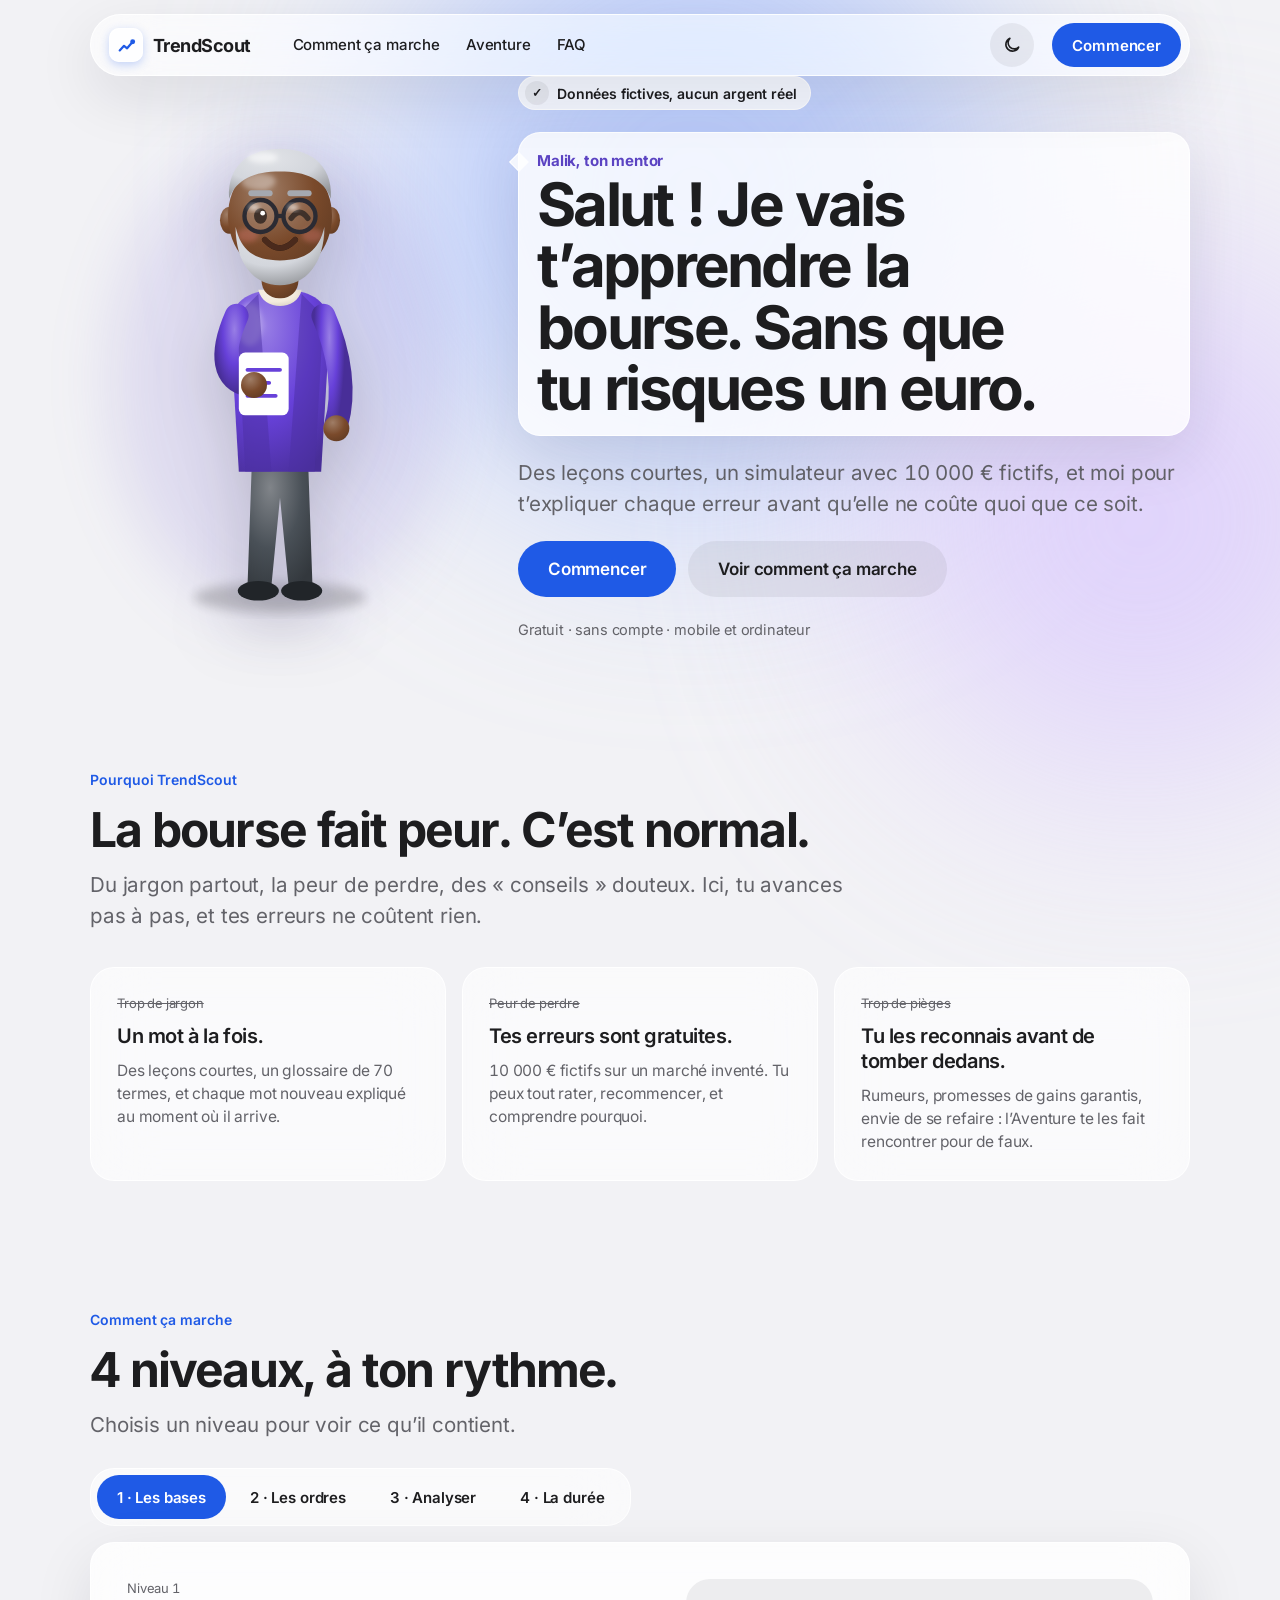
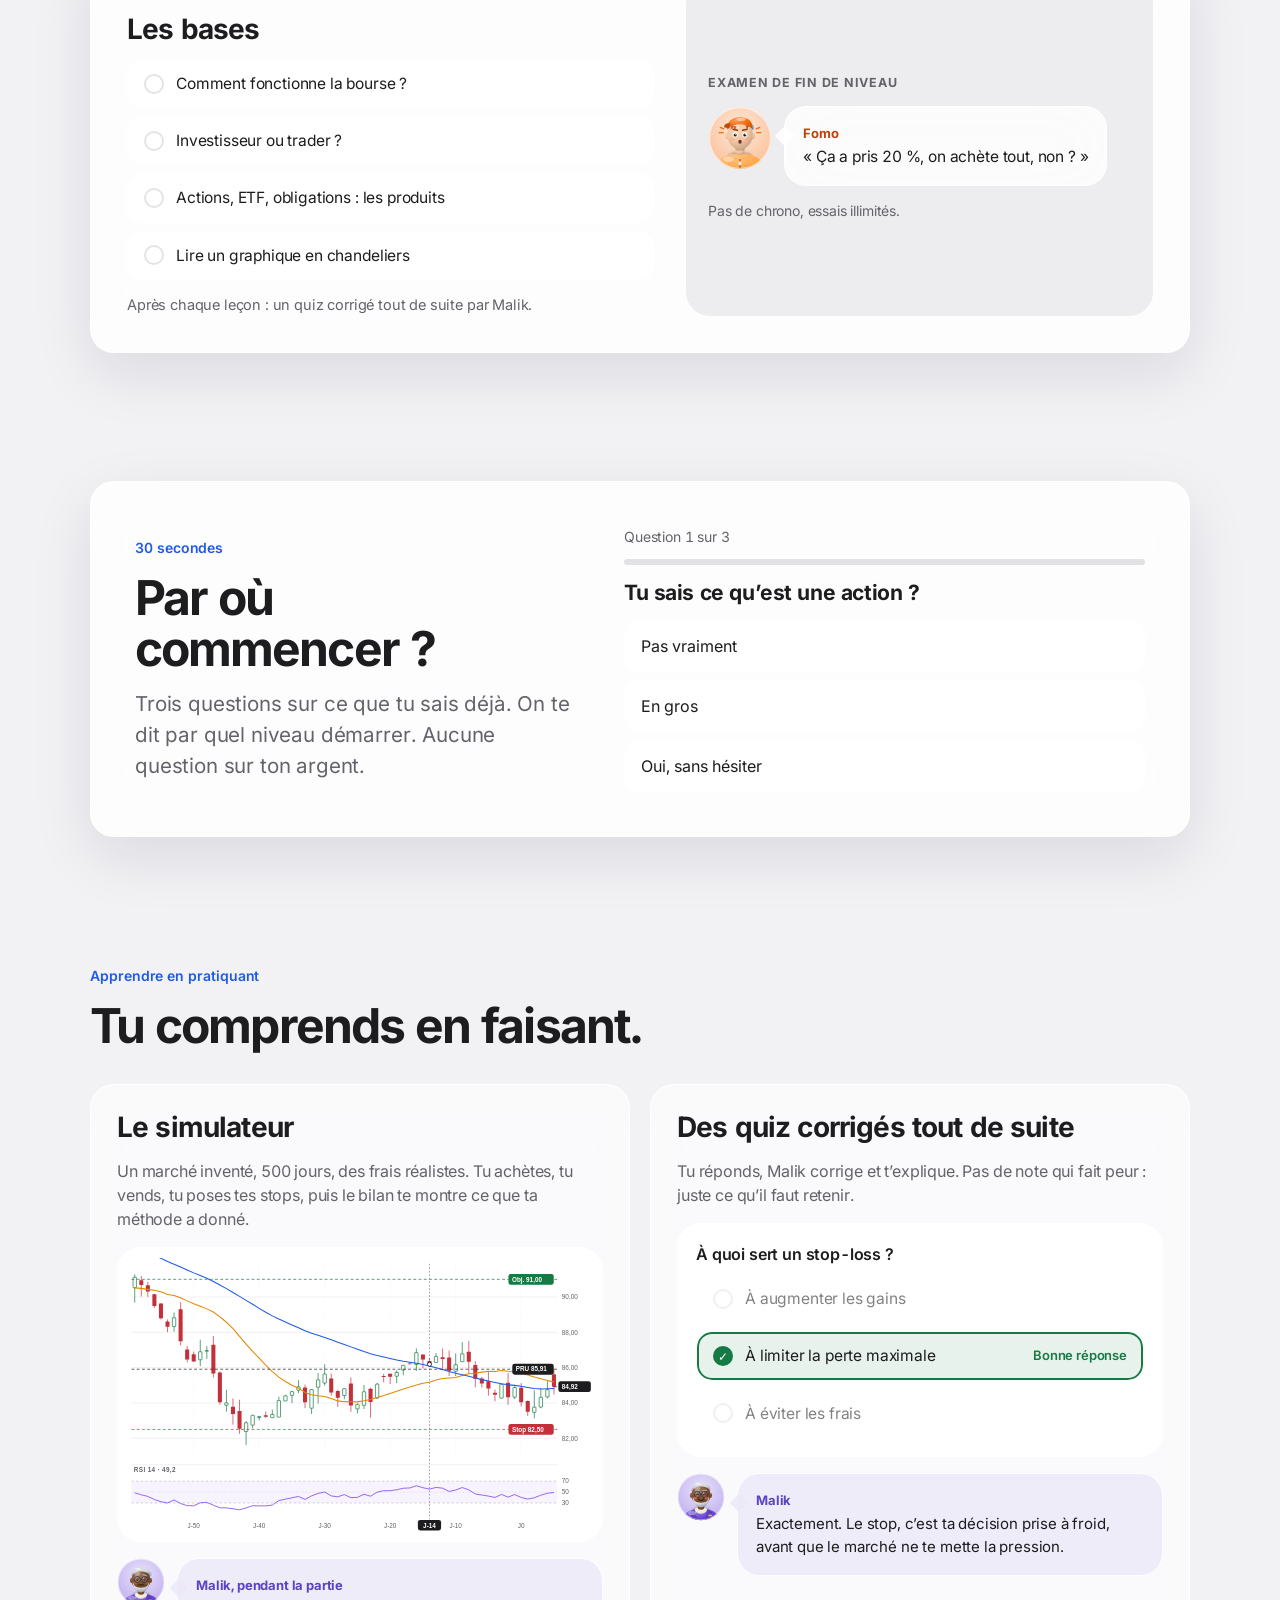
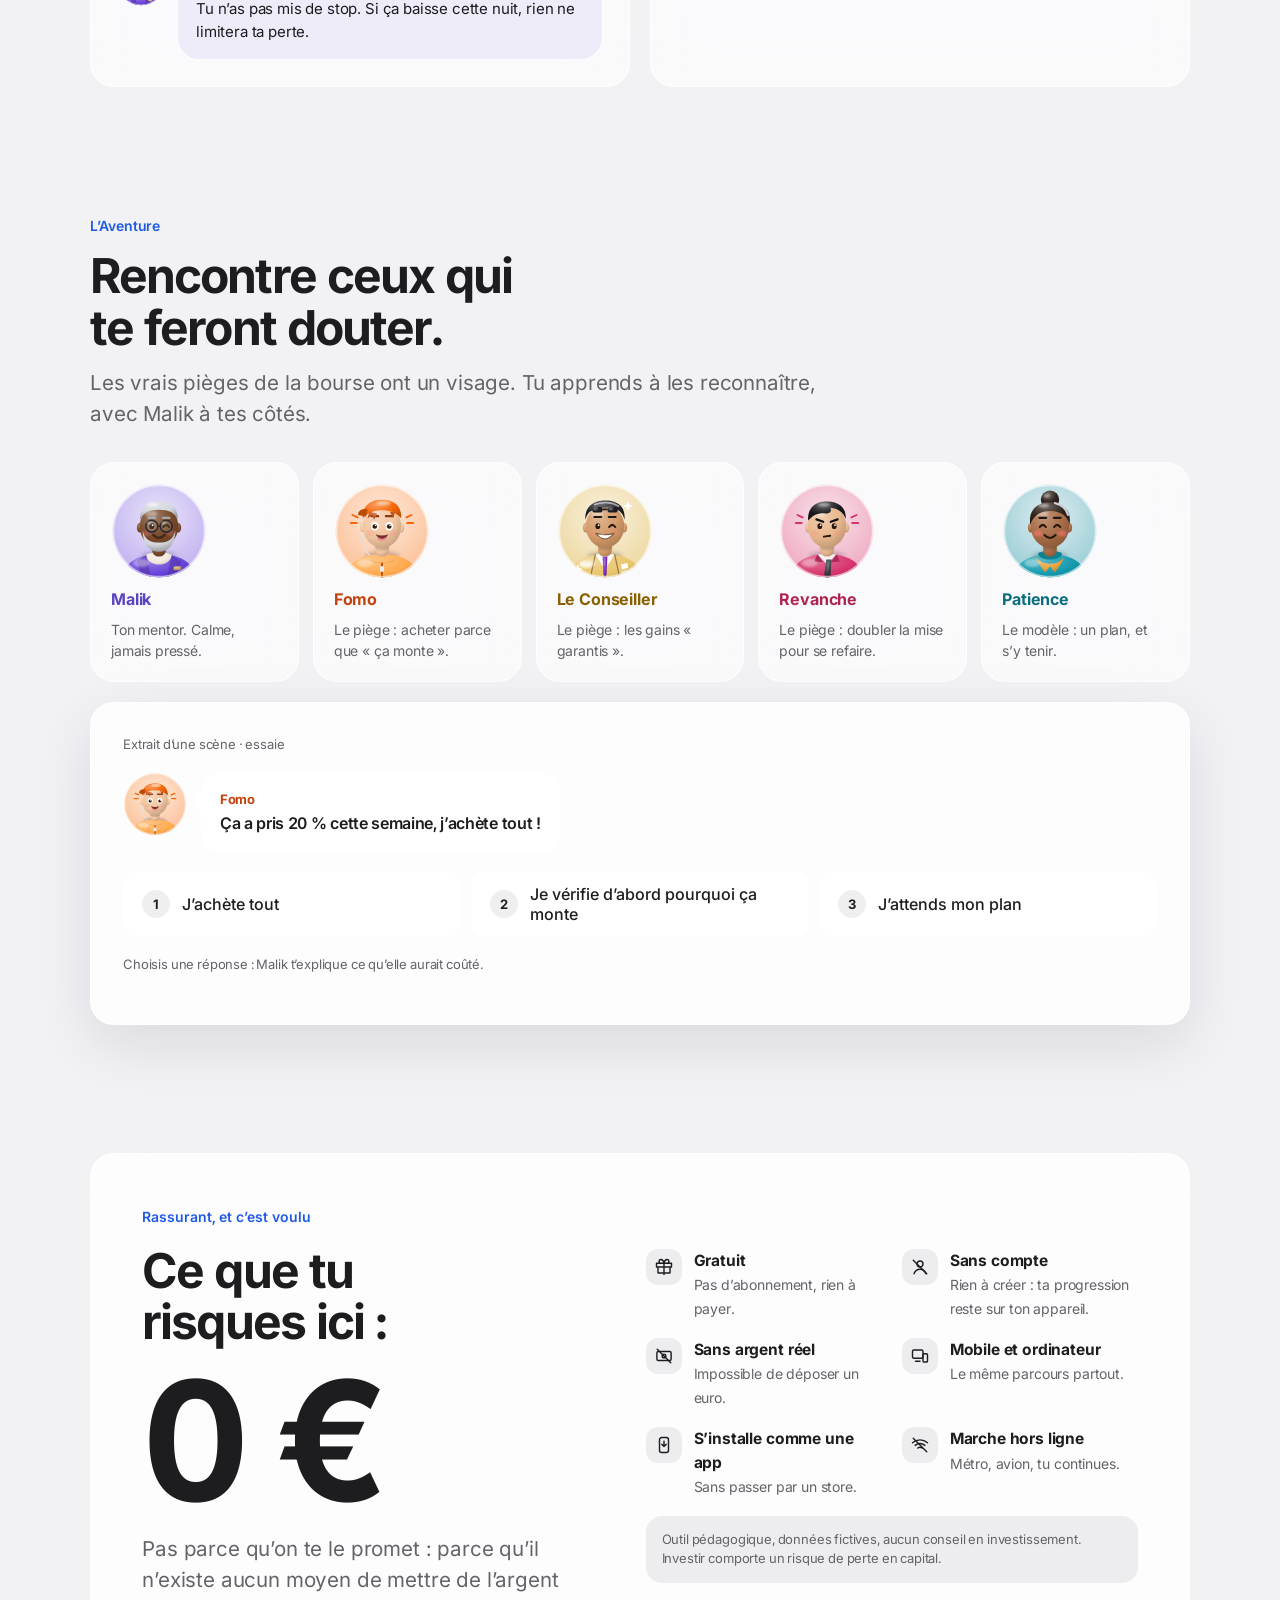
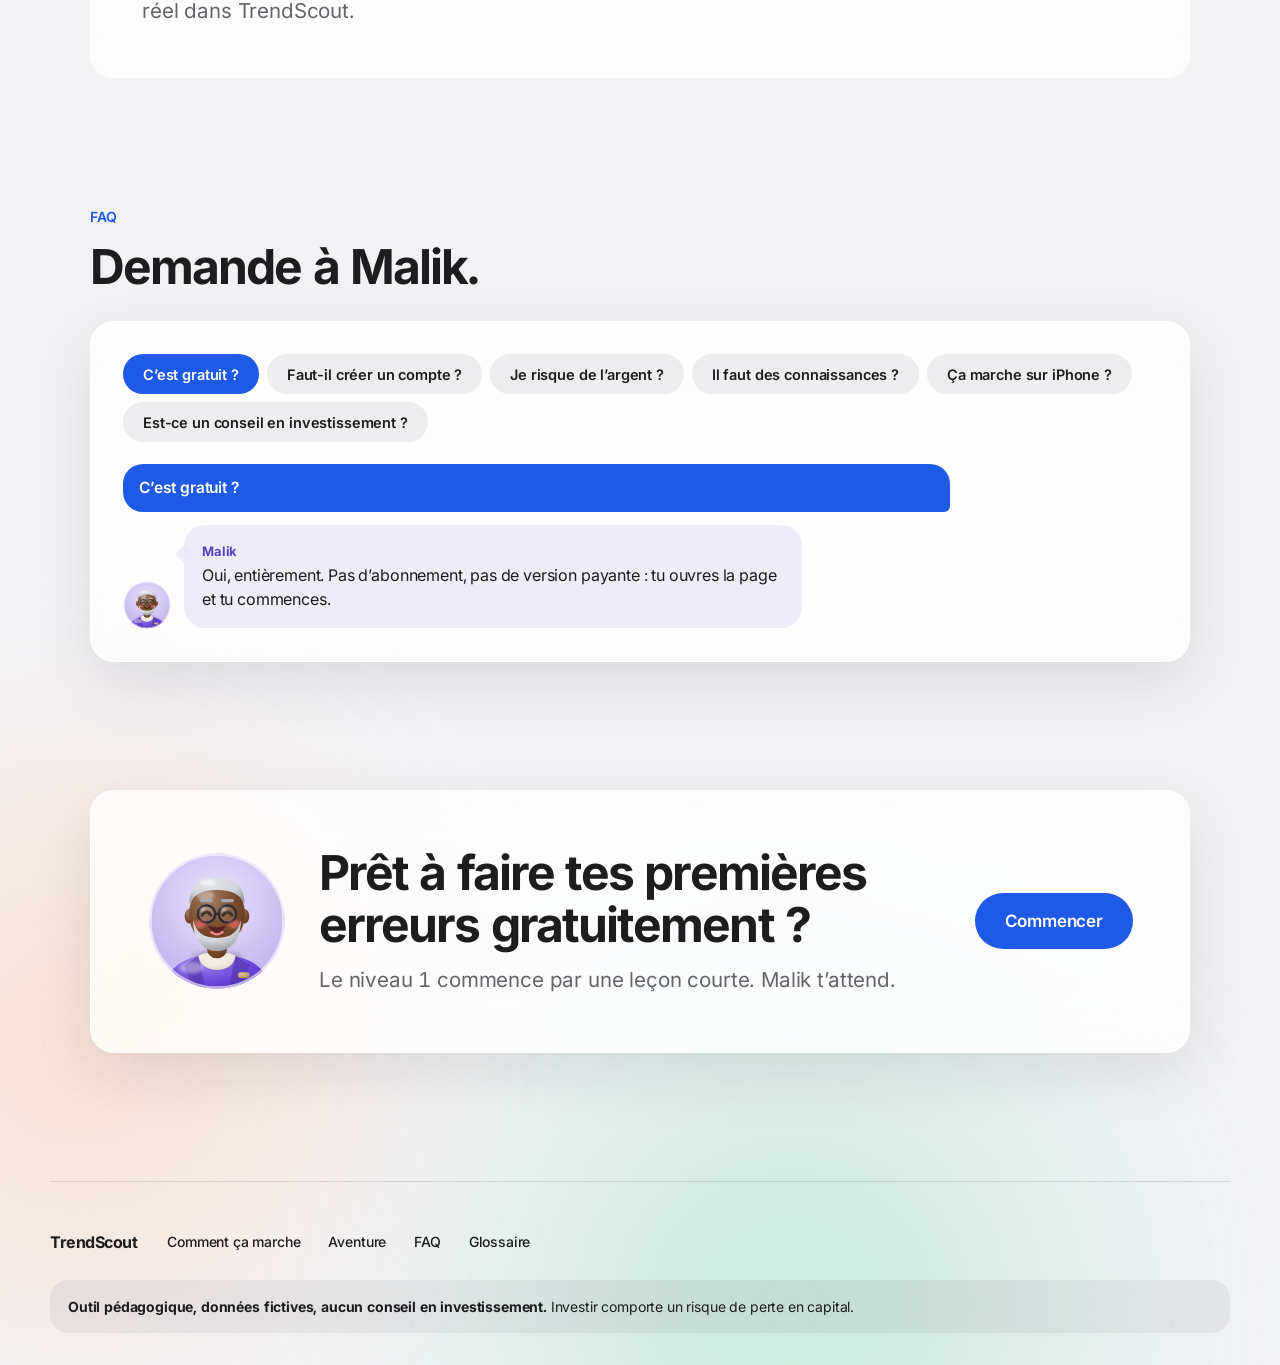
==== commit 809db8ee: "Simulateur : 500 jours par partie et bouton +20 jours - durée portée de 120 à 500 jours ; seuil de s" ====
--- a/index.html
+++ b/index.html
@@ -156,7 +156,7 @@
         <div class="prac-grid">
           <article class="glass prac-card">
             <span class="title-l">Le simulateur</span>
-            <span class="muted" style="font-size: 16px">Un marché inventé, 120 jours, des frais réalistes. Tu achètes, tu vends, tu poses tes stops, puis le bilan te montre ce que ta méthode a donné.</span>
+            <span class="muted" style="font-size: 16px">Un marché inventé, 500 jours, des frais réalistes. Tu achètes, tu vends, tu poses tes stops, puis le bilan te montre ce que ta méthode a donné.</span>
             <div class="glass-thick chart-box">
               <img id="chart-img" src="images/graphique-clair.svg" alt="Graphique en chandeliers du simulateur avec deux moyennes mobiles, le RSI, et les lignes de prix d’achat, de stop et d’objectif" width="800" height="470">
             </div>
